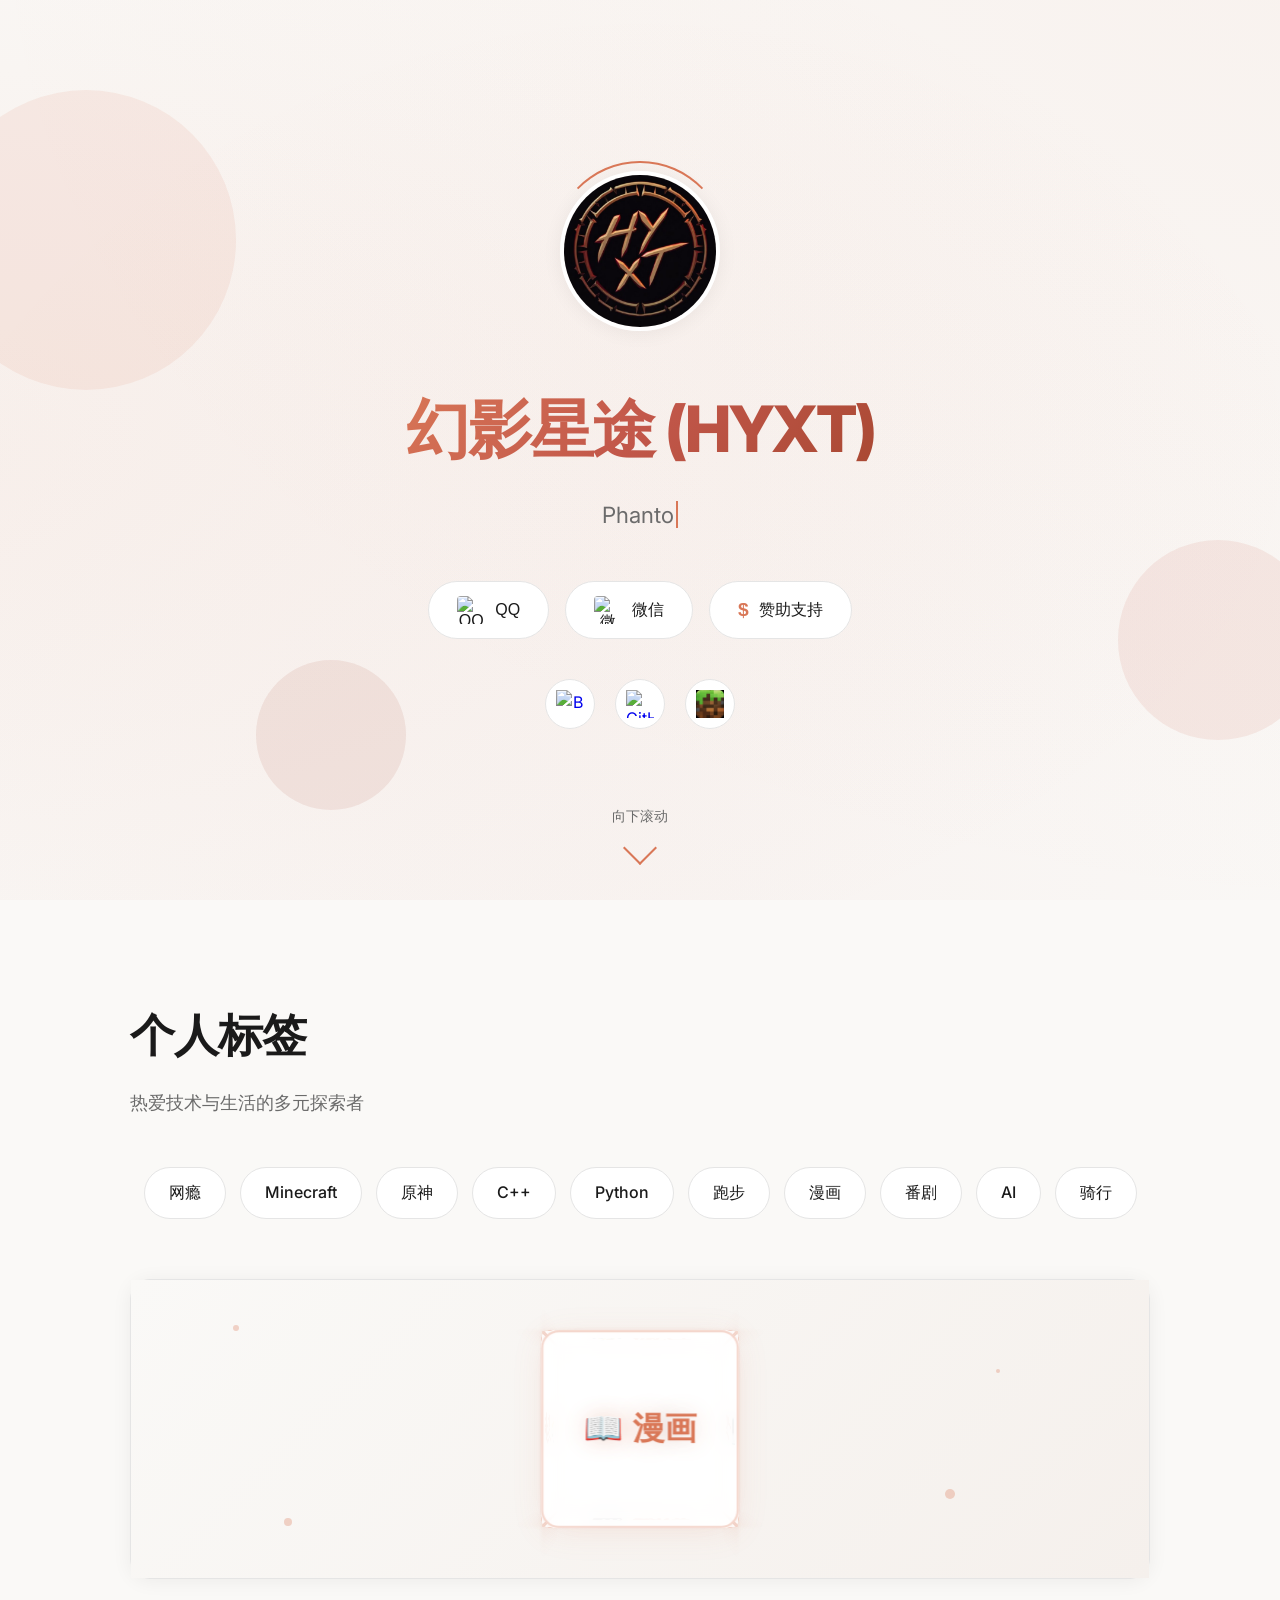
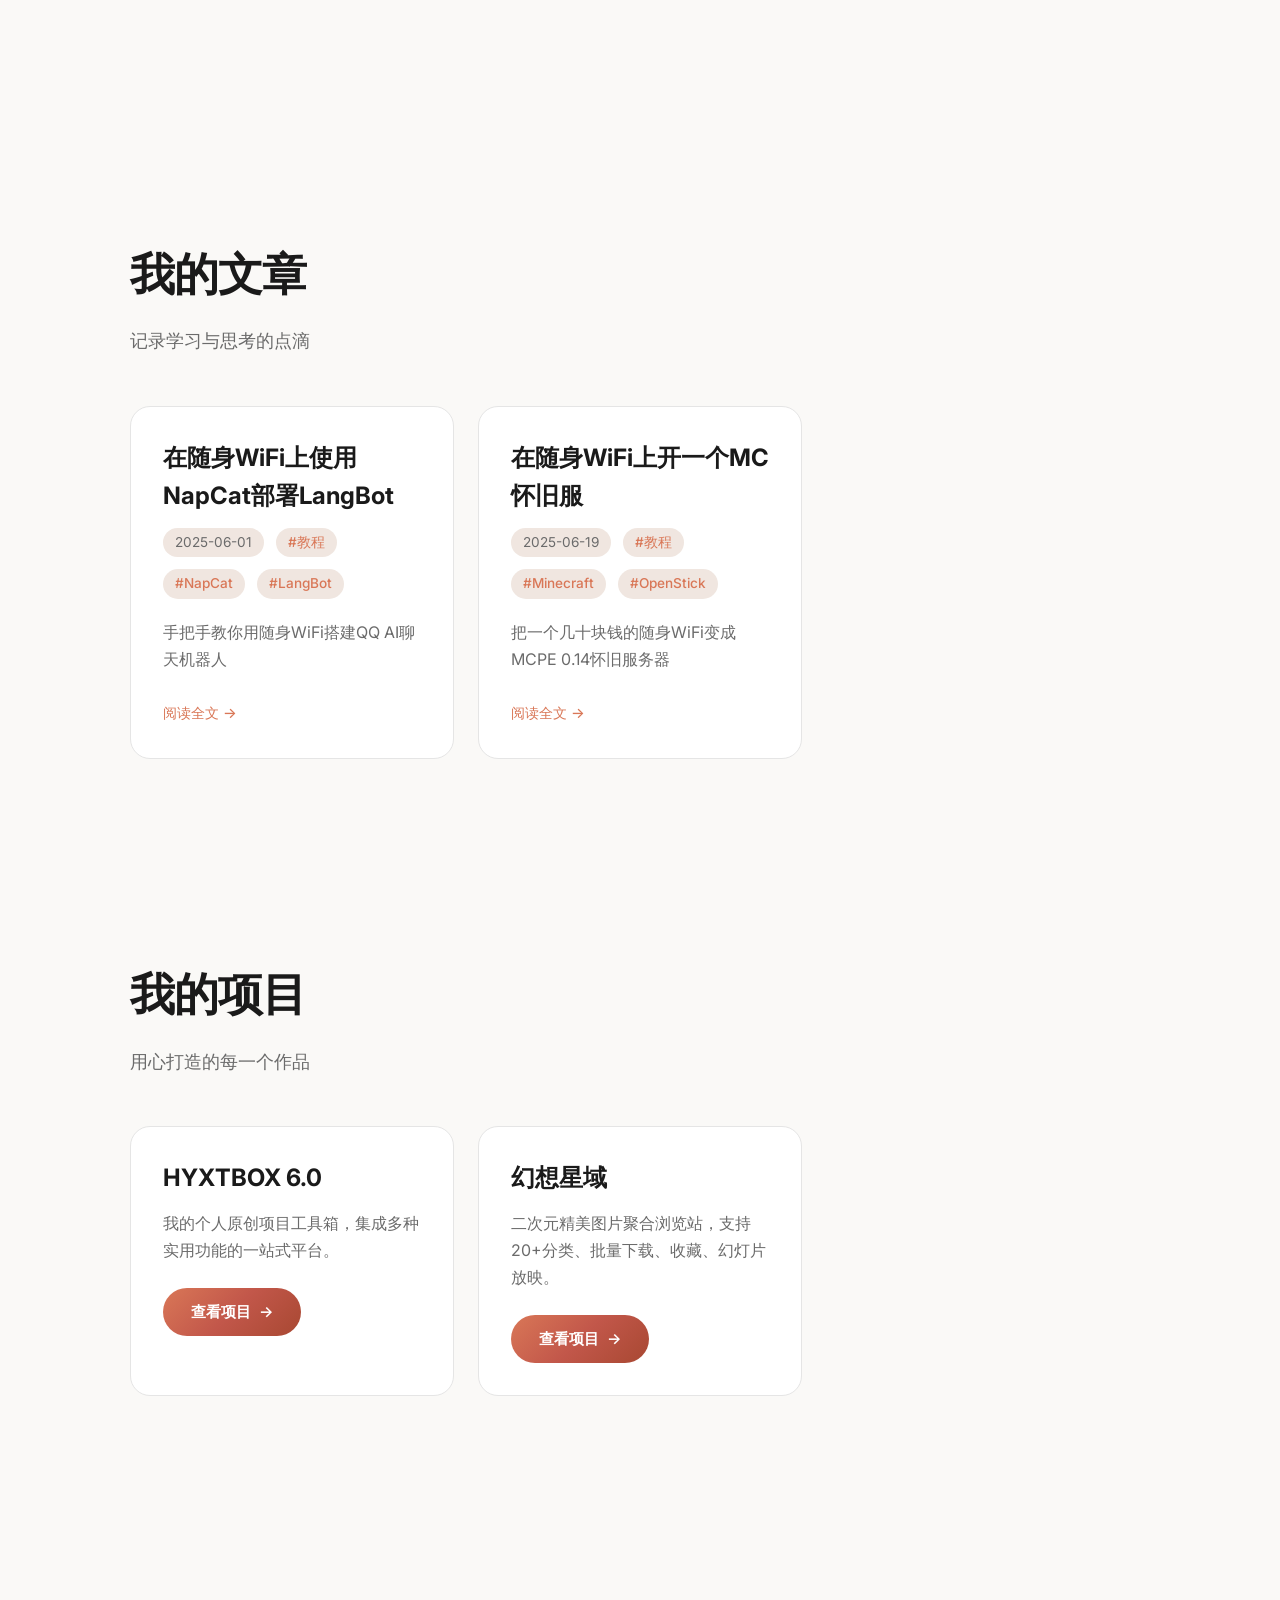
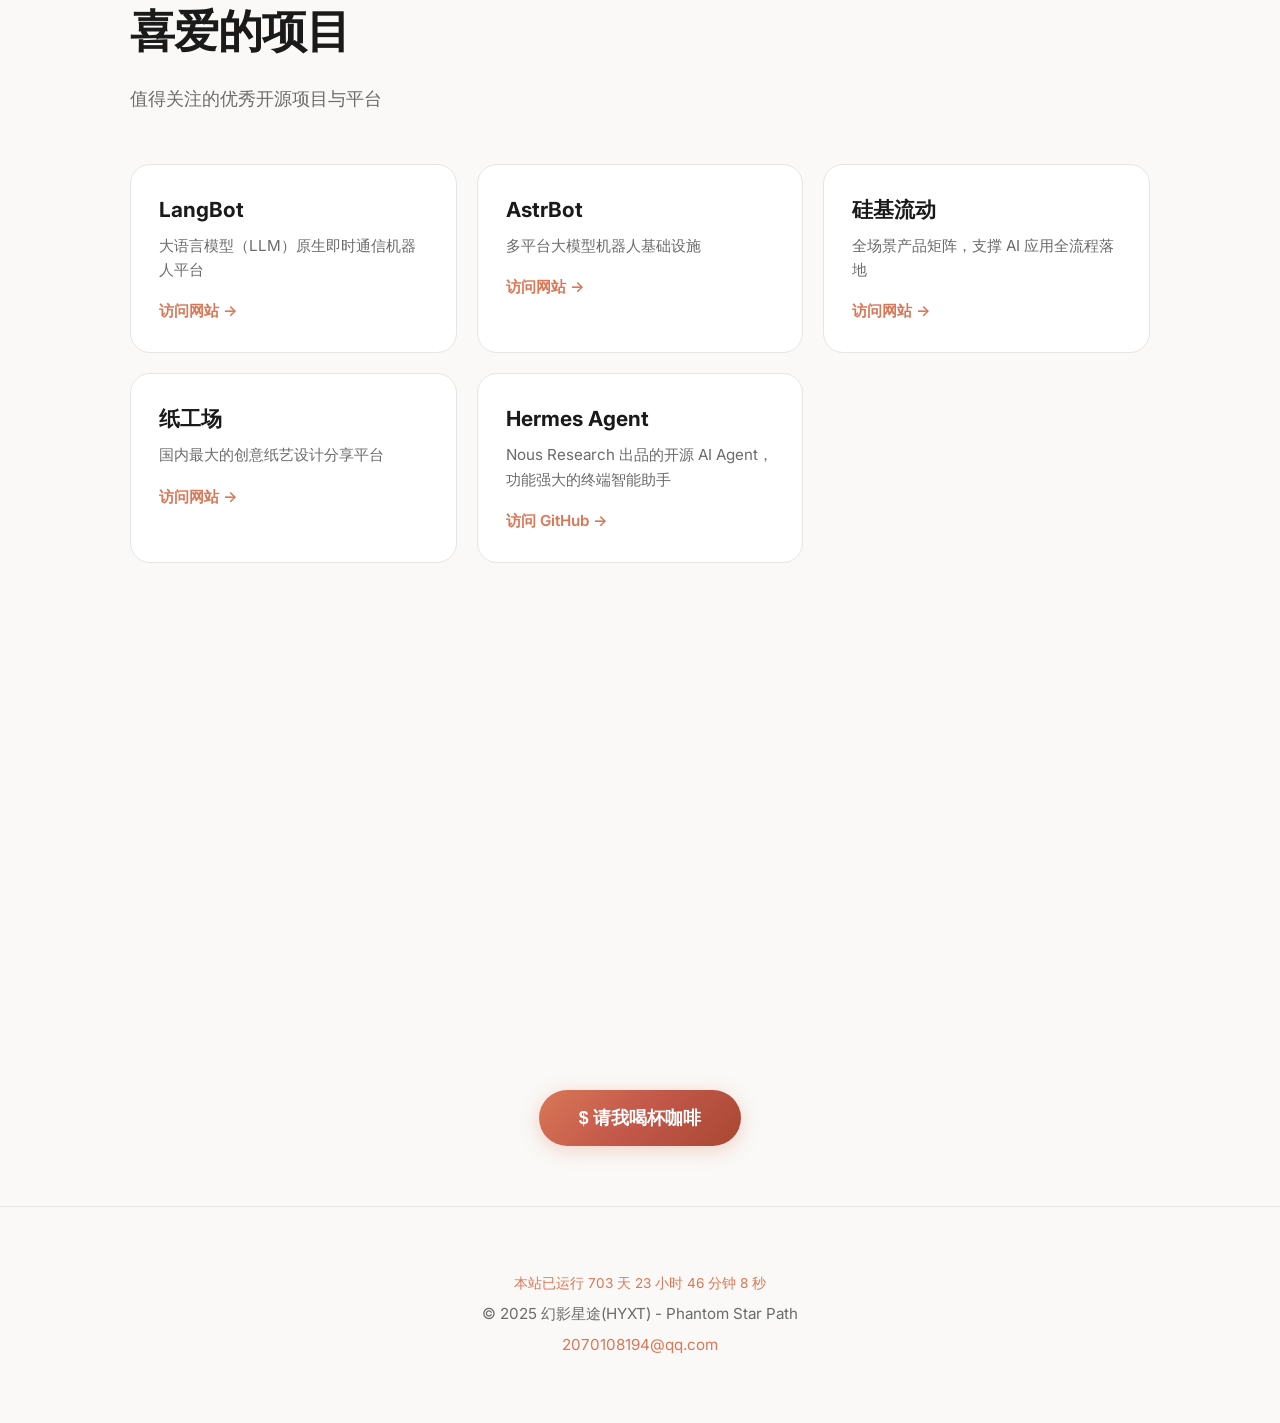
==== index.html @ 1567ada6 "update: 移除Tavernng项目 + 社交链接改为HYXTPSP" ====
<!DOCTYPE html>
<html lang="zh-CN">
<head>
    <meta charset="UTF-8">
    <meta name="viewport" content="width=device-width, initial-scale=1.0">
    <title>幻影星途(HYXT)的个人博客</title>
    <link rel="icon" href="favicon.ico" type="image/x-icon">
    <!-- Google Analytics -->
    <script async src="https://www.googletagmanager.com/gtag/js?id=G-1ZXGPYP5DE"></script>
    <script>
      window.dataLayer = window.dataLayer || [];
      function gtag(){dataLayer.push(arguments);}
      gtag('js', new Date());
      gtag('config', 'G-1ZXGPYP5DE');
    </script>
    <style>
        @import url('https://fonts.googleapis.com/css2?family=Inter:wght@300;400;500;600;700;800&display=swap');

        :root {
            --claude-bg: #faf9f7;
            --claude-card: #ffffff;
            --claude-surface: #ffffff;
            --claude-text: #1a1a1a;
            --claude-text-secondary: #6b6b6b;
            --claude-accent: #d97757;
            --claude-accent-light: #f0e6e0;
            --claude-accent-dark: #c2574a;
            --claude-border: #e5e5e5;
            --claude-shadow: 0 2px 20px rgba(0,0,0,0.06);
            --claude-shadow-hover: 0 8px 40px rgba(0,0,0,0.12);
            --claude-gradient: linear-gradient(135deg, #d97757 0%, #c2574a 50%, #a84832 100%);
            --claude-gradient-soft: linear-gradient(135deg, #faf9f7 0%, #f5f0ec 100%);
            --radius: 20px;
            --radius-sm: 12px;
            --transition: all 0.4s cubic-bezier(0.25, 0.46, 0.45, 0.94);
        }

        * { margin: 0; padding: 0; box-sizing: border-box; }

        html { scroll-behavior: smooth; }

        body {
            font-family: 'Inter', -apple-system, BlinkMacSystemFont, sans-serif;
            background: var(--claude-bg);
            color: var(--claude-text);
            overflow-x: hidden;
            line-height: 1.6;
        }

        .cursor-follower { display: none; }

        /* ========== HERO SECTION ========== */
        .hero {
            min-height: 100vh;
            display: flex;
            flex-direction: column;
            align-items: center;
            justify-content: center;
            padding: 80px 40px;
            position: relative;
            overflow: hidden;
        }

        .hero::before {
            content: '';
            position: absolute;
            top: -50%;
            left: -50%;
            width: 200%;
            height: 200%;
            background: 
                radial-gradient(ellipse at 20% 50%, rgba(217,119,87,0.08) 0%, transparent 50%),
                radial-gradient(ellipse at 80% 20%, rgba(217,119,87,0.06) 0%, transparent 50%),
                radial-gradient(ellipse at 50% 80%, rgba(194,87,74,0.04) 0%, transparent 50%);
            animation: meshFloat 20s ease-in-out infinite;
            z-index: 0;
        }

        @keyframes meshFloat {
            0%, 100% { transform: translate(0, 0) rotate(0deg); }
            25% { transform: translate(2%, -3%) rotate(1deg); }
            50% { transform: translate(-1%, 2%) rotate(-0.5deg); }
            75% { transform: translate(3%, 1%) rotate(0.5deg); }
        }

        .hero-content {
            position: relative;
            z-index: 1;
            text-align: center;
            max-width: 800px;
        }

        .avatar-wrapper {
            position: relative;
            margin-bottom: 40px;
            display: inline-block;
        }

        .avatar {
            width: 160px;
            height: 160px;
            border-radius: 50%;
            object-fit: cover;
            border: 4px solid var(--claude-card);
            box-shadow: var(--claude-shadow);
            transition: var(--transition);
            animation: avatarPulse 4s ease-in-out infinite;
        }

        .avatar:hover {
            transform: scale(1.08) rotate(5deg);
            box-shadow: var(--claude-shadow-hover);
        }

        @keyframes avatarPulse {
            0%, 100% { box-shadow: 0 2px 20px rgba(217,119,87,0.2); }
            50% { box-shadow: 0 2px 40px rgba(217,119,87,0.4); }
        }

        .avatar-ring {
            position: absolute;
            inset: -10px;
            border-radius: 50%;
            border: 2px solid transparent;
            border-top-color: var(--claude-accent);
            animation: ringRotate 3s linear infinite;
        }

        @keyframes ringRotate {
            to { transform: rotate(360deg); }
        }

        .hero h1 {
            font-size: 4rem;
            font-weight: 800;
            letter-spacing: -2px;
            margin-bottom: 16px;
            background: var(--claude-gradient);
            -webkit-background-clip: text;
            background-clip: text;
            color: transparent;
            animation: titleReveal 1.2s ease-out forwards;
            opacity: 0;
            transform: translateY(30px);
        }

        @keyframes titleReveal {
            to { opacity: 1; transform: translateY(0); }
        }

        .typing-text {
            font-size: 1.4rem;
            color: var(--claude-text-secondary);
            margin-bottom: 40px;
            min-height: 2em;
            animation: fadeIn 1s ease-out 0.6s forwards;
            opacity: 0;
        }

        @keyframes fadeIn {
            to { opacity: 1; }
        }

        .typing-cursor {
            display: inline-block;
            width: 2px;
            height: 1.2em;
            background: var(--claude-accent);
            margin-left: 2px;
            animation: blink 1s infinite;
            vertical-align: text-bottom;
        }

        @keyframes blink {
            0%, 50% { opacity: 1; }
            51%, 100% { opacity: 0; }
        }

        /* ========== FLOATING SHAPES ========== */
        .floating-shapes {
            position: absolute;
            inset: 0;
            pointer-events: none;
            z-index: 0;
        }

        .shape {
            position: absolute;
            border-radius: 50%;
            opacity: 0.1;
            animation: shapeFloat 15s ease-in-out infinite;
        }

        .shape:nth-child(1) {
            width: 300px; height: 300px;
            background: var(--claude-accent);
            top: 10%; left: -5%;
            animation-delay: 0s;
            animation-duration: 18s;
        }
        .shape:nth-child(2) {
            width: 200px; height: 200px;
            background: #c2574a;
            top: 60%; right: -3%;
            animation-delay: -5s;
            animation-duration: 22s;
        }
        .shape:nth-child(3) {
            width: 150px; height: 150px;
            background: #a84832;
            bottom: 10%; left: 20%;
            animation-delay: -10s;
            animation-duration: 16s;
        }

        @keyframes shapeFloat {
            0%, 100% { transform: translate(0, 0) scale(1); }
            25% { transform: translate(30px, -40px) scale(1.1); }
            50% { transform: translate(-20px, 20px) scale(0.95); }
            75% { transform: translate(40px, 30px) scale(1.05); }
        }

        /* ========== CONTACT BUTTONS ========== */
        .contact-row {
            display: flex;
            gap: 16px;
            justify-content: center;
            flex-wrap: wrap;
            margin-bottom: 40px;
            animation: fadeIn 1s ease-out 0.9s forwards;
            opacity: 0;
        }

        .contact-btn {
            display: flex;
            align-items: center;
            gap: 10px;
            padding: 14px 28px;
            background: var(--claude-card);
            border: 1px solid var(--claude-border);
            border-radius: 50px;
            cursor: pointer;
            transition: var(--transition);
            font-size: 1rem;
            font-weight: 500;
            color: var(--claude-text);
            text-decoration: none;
            position: relative;
            overflow: hidden;
        }

        .contact-btn::before {
            content: '';
            position: absolute;
            inset: 0;
            background: var(--claude-gradient);
            opacity: 0;
            transition: opacity 0.4s;
        }

        .contact-btn:hover {
            transform: translateY(-4px);
            box-shadow: var(--claude-shadow-hover);
            border-color: var(--claude-accent);
            color: #fff;
        }

        .contact-btn:hover::before { opacity: 1; }

        .contact-btn span, .contact-btn img {
            position: relative;
            z-index: 1;
        }

        .contact-btn img {
            width: 28px;
            height: 28px;
            border-radius: 50%;
        }

        /* ========== QR POPUP ========== */
        .qr-popup {
            display: none;
            position: fixed;
            inset: 0;
            background: rgba(0,0,0,0.6);
            backdrop-filter: blur(10px);
            z-index: 1000;
            justify-content: center;
            align-items: center;
            animation: fadeIn 0.3s ease;
        }

        .qr-popup.show { display: flex; }

        .qr-popup-content {
            background: var(--claude-card);
            border-radius: var(--radius);
            padding: 40px;
            text-align: center;
            box-shadow: var(--claude-shadow-hover);
            animation: popIn 0.4s cubic-bezier(0.34, 1.56, 0.64, 1);
            position: relative;
        }

        @keyframes popIn {
            from { transform: scale(0.8) translateY(20px); opacity: 0; }
            to { transform: scale(1) translateY(0); opacity: 1; }
        }

        .qr-popup-content img {
            max-width: 250px;
            border-radius: var(--radius-sm);
            margin-top: 16px;
        }

        .qr-popup-close {
            position: absolute;
            top: 12px;
            right: 16px;
            font-size: 24px;
            cursor: pointer;
            color: var(--claude-text-secondary);
            transition: var(--transition);
            background: none;
            border: none;
        }

        .qr-popup-close:hover {
            color: var(--claude-accent);
            transform: rotate(90deg);
        }

        /* ========== SOCIAL LINKS ========== */
        .social-links {
            display: flex;
            gap: 20px;
            justify-content: center;
            animation: fadeIn 1s ease-out 1.2s forwards;
            opacity: 0;
        }

        .social-link {
            width: 50px;
            height: 50px;
            border-radius: 50%;
            background: var(--claude-card);
            border: 1px solid var(--claude-border);
            display: flex;
            align-items: center;
            justify-content: center;
            transition: var(--transition);
            text-decoration: none;
        }

        .social-link:hover {
            transform: translateY(-6px) rotate(10deg);
            background: var(--claude-accent);
            border-color: var(--claude-accent);
            box-shadow: 0 8px 30px rgba(217,119,87,0.3);
        }

        .social-link img {
            width: 28px;
            height: 28px;
            transition: var(--transition);
        }

        .social-link:hover img { filter: brightness(10); }

        /* ========== SCROLL INDICATOR ========== */
        .scroll-indicator {
            position: absolute;
            bottom: 40px;
            left: 50%;
            transform: translateX(-50%);
            display: flex;
            flex-direction: column;
            align-items: center;
            gap: 8px;
            color: var(--claude-text-secondary);
            font-size: 0.85rem;
            animation: bounce 2s ease-in-out infinite;
            z-index: 1;
        }

        .scroll-arrow {
            width: 24px;
            height: 24px;
            border-right: 2px solid var(--claude-accent);
            border-bottom: 2px solid var(--claude-accent);
            transform: rotate(45deg);
        }

        @keyframes bounce {
            0%, 100% { transform: translateX(-50%) translateY(0); }
            50% { transform: translateX(-50%) translateY(12px); }
        }

        /* ========== SECTIONS ========== */
        .section {
            max-width: 1100px;
            margin: 0 auto;
            padding: 100px 40px;
        }

        .section-title {
            font-size: 2.8rem;
            font-weight: 700;
            margin-bottom: 16px;
            letter-spacing: -1px;
            opacity: 0;
            transform: translateY(40px);
            transition: all 0.8s cubic-bezier(0.25, 0.46, 0.45, 0.94);
        }

        .section-title.visible {
            opacity: 1;
            transform: translateY(0);
        }

        .section-subtitle {
            font-size: 1.15rem;
            color: var(--claude-text-secondary);
            margin-bottom: 50px;
            opacity: 0;
            transform: translateY(30px);
            transition: all 0.8s cubic-bezier(0.25, 0.46, 0.45, 0.94) 0.15s;
        }

        .section-subtitle.visible {
            opacity: 1;
            transform: translateY(0);
        }

        /* ========== TAGS ========== */
        .tags-grid {
            display: flex;
            flex-wrap: wrap;
            gap: 14px;
            justify-content: center;
            margin-bottom: 60px;
        }

        .tag {
            padding: 12px 24px;
            background: var(--claude-card);
            border: 1px solid var(--claude-border);
            border-radius: 50px;
            font-size: 1rem;
            font-weight: 500;
            color: var(--claude-text);
            transition: var(--transition);
            cursor: default;
            opacity: 0;
            transform: translateY(20px) scale(0.9);
            position: relative;
            overflow: hidden;
        }

        .tag.visible {
            opacity: 1;
            transform: translateY(0) scale(1);
        }

        .tag::before {
            content: '';
            position: absolute;
            inset: 0;
            background: var(--claude-gradient);
            opacity: 0;
            transition: opacity 0.4s;
        }

        .tag:hover {
            transform: translateY(-6px) scale(1.05);
            box-shadow: 0 8px 30px rgba(217,119,87,0.2);
            border-color: var(--claude-accent);
            color: #fff;
        }

        .tag:hover::before { opacity: 1; }

        .tag span { position: relative; z-index: 1; }

        /* ========== 3D CUBE CONTAINER ========== */
        .cube-container {
            width: 100%;
            height: 300px;
            border-radius: var(--radius);
            overflow: visible;
            margin-bottom: 60px;
            border: 1px solid var(--claude-border);
            box-shadow: var(--claude-shadow);
            opacity: 0;
            transform: translateY(30px);
            transition: all 0.8s cubic-bezier(0.25, 0.46, 0.45, 0.94) 0.3s;
            position: relative;
        }

        .cube-container.visible {
            opacity: 1;
            transform: translateY(0);
        }

        .cube-container iframe {
            width: 100%;
            height: 100%;
            border: none;
        }

        /* ========== PROJECT CARDS ========== */
        .projects-grid {
            display: grid;
            grid-template-columns: repeat(auto-fill, minmax(320px, 1fr));
            gap: 24px;
        }

        .project-card {
            background: var(--claude-card);
            border: 1px solid var(--claude-border);
            border-radius: var(--radius);
            padding: 32px;
            transition: var(--transition);
            position: relative;
            overflow: hidden;
            opacity: 0;
            transform: translateY(40px);
        }

        .project-card.visible {
            opacity: 1;
            transform: translateY(0);
        }

        .project-card::before {
            content: '';
            position: absolute;
            top: 0;
            left: 0;
            right: 0;
            height: 4px;
            background: var(--claude-gradient);
            transform: scaleX(0);
            transform-origin: left;
            transition: transform 0.6s cubic-bezier(0.25, 0.46, 0.45, 0.94);
        }

        .project-card:hover::before { transform: scaleX(1); }

        .project-card:hover {
            transform: translateY(-8px);
            box-shadow: var(--claude-shadow-hover);
            border-color: var(--claude-accent);
        }

        .project-card h3 {
            font-size: 1.5rem;
            font-weight: 700;
            margin-bottom: 12px;
            color: var(--claude-text);
            transition: color 0.3s;
        }

        .project-card:hover h3 { color: var(--claude-accent); }

        .project-card p {
            font-size: 1rem;
            color: var(--claude-text-secondary);
            margin-bottom: 24px;
            line-height: 1.7;
        }

        .project-link {
            display: inline-flex;
            align-items: center;
            gap: 8px;
            padding: 12px 28px;
            background: var(--claude-gradient);
            color: #fff;
            border-radius: 50px;
            text-decoration: none;
            font-weight: 600;
            font-size: 0.95rem;
            transition: var(--transition);
            position: relative;
            overflow: hidden;
        }

        .project-link::after {
            content: '→';
            transition: transform 0.3s;
        }

        .project-link:hover {
            transform: translateY(-2px);
            box-shadow: 0 8px 25px rgba(217,119,87,0.35);
        }

        .project-link:hover::after { transform: translateX(4px); }

        /* ========== FAVORITE PROJECTS ========== */
        .fav-card {
            background: var(--claude-card);
            border: 1px solid var(--claude-border);
            border-radius: var(--radius);
            padding: 28px;
            transition: var(--transition);
            opacity: 0;
            transform: translateY(30px);
            position: relative;
            overflow: hidden;
        }

        .fav-card.visible {
            opacity: 1;
            transform: translateY(0);
        }

        .fav-card::after {
            content: '';
            position: absolute;
            inset: 0;
            background: radial-gradient(circle at var(--mx, 50%) var(--my, 50%), rgba(217,119,87,0.08) 0%, transparent 60%);
            opacity: 0;
            transition: opacity 0.3s;
            pointer-events: none;
        }

        .fav-card:hover::after { opacity: 1; }

        .fav-card:hover {
            transform: translateY(-6px);
            box-shadow: var(--claude-shadow-hover);
        }

        .fav-card h3 {
            font-size: 1.3rem;
            font-weight: 700;
            margin-bottom: 8px;
            transition: color 0.3s;
        }

        .fav-card:hover h3 { color: var(--claude-accent); }

        .fav-card p {
            font-size: 0.95rem;
            color: var(--claude-text-secondary);
            margin-bottom: 16px;
        }

        .fav-link {
            display: inline-flex;
            align-items: center;
            gap: 6px;
            color: var(--claude-accent);
            text-decoration: none;
            font-weight: 600;
            font-size: 0.95rem;
            transition: var(--transition);
        }

        .fav-link:hover { gap: 12px; }

        .favs-grid {
            display: grid;
            grid-template-columns: repeat(auto-fill, minmax(280px, 1fr));
            gap: 20px;
        }

        /* ========== VIDEO SECTION ========== */
        .video-wrapper {
            background: var(--claude-card);
            border: 1px solid var(--claude-border);
            border-radius: var(--radius);
            overflow: hidden;
            box-shadow: var(--claude-shadow);
            opacity: 0;
            transform: translateY(30px);
            transition: all 0.8s cubic-bezier(0.25, 0.46, 0.45, 0.94);
        }

        .video-wrapper.visible {
            opacity: 1;
            transform: translateY(0);
        }

        .video-header {
            display: flex;
            justify-content: space-between;
            align-items: center;
            padding: 20px 28px;
            border-bottom: 1px solid var(--claude-border);
        }

        .video-header h3 {
            font-size: 1.3rem;
            font-weight: 700;
        }

        .video-btns {
            display: flex;
            gap: 10px;
        }

        .video-btn {
            padding: 8px 20px;
            background: var(--claude-accent-light);
            color: var(--claude-accent);
            border: none;
            border-radius: 50px;
            cursor: pointer;
            font-weight: 600;
            font-size: 0.9rem;
            transition: var(--transition);
        }

        .video-btn:hover {
            background: var(--claude-accent);
            color: #fff;
            transform: translateY(-2px);
        }

        .video-wrapper video {
            width: 100%;
            display: block;
        }

        /* ========== SPONSOR ========== */
        .sponsor-section {
            text-align: center;
            padding: 60px 0;
        }

        .sponsor-btn {
            padding: 16px 40px;
            background: var(--claude-gradient);
            color: #fff;
            border: none;
            border-radius: 50px;
            font-size: 1.1rem;
            font-weight: 600;
            cursor: pointer;
            transition: var(--transition);
            box-shadow: 0 4px 20px rgba(217,119,87,0.3);
        }

        .sponsor-btn:hover {
            transform: translateY(-4px) scale(1.05);
            box-shadow: 0 8px 35px rgba(217,119,87,0.45);
        }

        /* ========== FOOTER ========== */
        footer {
            text-align: center;
            padding: 60px 40px;
            border-top: 1px solid var(--claude-border);
            color: var(--claude-text-secondary);
        }

        footer p { margin: 6px 0; font-size: 0.95rem; }

        footer a {
            color: var(--claude-accent);
            text-decoration: none;
        }

        /* ========== SCROLL PROGRESS ========== */
        .scroll-progress {
            position: fixed;
            top: 0;
            left: 0;
            height: 3px;
            background: var(--claude-gradient);
            z-index: 9999;
            transition: width 0.1s linear;
            box-shadow: 0 0 10px rgba(217,119,87,0.5);
        }

        /* ========== BACK TO TOP ========== */
        .back-to-top {
            position: fixed;
            bottom: 30px;
            left: 30px;
            width: 48px;
            height: 48px;
            background: var(--claude-accent);
            color: #fff;
            border: 2px solid rgba(255,255,255,0.15);
            border-radius: 14px;
            cursor: pointer;
            z-index: 100;
            opacity: 0;
            visibility: hidden;
            transform: translateY(16px);
            transition: all 0.35s cubic-bezier(0.4,0,0.2,1);
            box-shadow: 0 4px 16px rgba(217,119,87,0.4);
            display: flex;
            align-items: center;
            justify-content: center;
        }

        .back-to-top.show {
            opacity: 1;
            visibility: visible;
            transform: translateY(0);
        }

        .back-to-top:hover {
            transform: translateY(-3px);
            box-shadow: 0 8px 28px rgba(217,119,87,0.5), 0 0 0 4px rgba(217,119,87,0.15);
            background: #c2574a;
        }

        .back-to-top svg {
            width: 22px;
            height: 22px;
            stroke: #fff;
            fill: none;
            stroke-width: 2.5;
            stroke-linecap: round;
            stroke-linejoin: round;
        }

        /* ========== STAGGER DELAYS ========== */
        .stagger-1 { transition-delay: 0.05s !important; }
        .stagger-2 { transition-delay: 0.1s !important; }
        .stagger-3 { transition-delay: 0.15s !important; }
        .stagger-4 { transition-delay: 0.2s !important; }
        .stagger-5 { transition-delay: 0.25s !important; }
        .stagger-6 { transition-delay: 0.3s !important; }
        .stagger-7 { transition-delay: 0.35s !important; }
        .stagger-8 { transition-delay: 0.4s !important; }
        .stagger-9 { transition-delay: 0.45s !important; }
        .stagger-10 { transition-delay: 0.5s !important; }

        /* ========== RESPONSIVE ========== */
        @media (max-width: 768px) {
            .hero h1 { font-size: 2.8rem; }
            .typing-text { font-size: 1.1rem; }
            .section { padding: 60px 20px; }
            .section-title { font-size: 2rem; }
            .projects-grid { grid-template-columns: 1fr; }
            .favs-grid { grid-template-columns: 1fr; }
            .avatar { width: 120px; height: 120px; }
            .video-header { flex-direction: column; gap: 12px; }
        }

        @media (max-width: 480px) {
            .hero h1 { font-size: 2.2rem; }
            .hero { padding: 60px 20px; }
            .contact-btn { padding: 12px 20px; font-size: 0.9rem; }
        }

        /* ========== FIREWORK CANVAS ========== */
        #fireworkCanvas {
            position: fixed;
            inset: 0;
            pointer-events: none;
            z-index: 9998;
        }

        /* ========== ARTICLES SECTION ========== */
        .articles-grid {
            display: grid;
            grid-template-columns: repeat(auto-fill, minmax(320px, 1fr));
            gap: 24px;
        }

        .article-card {
            background: var(--claude-card);
            border: 1px solid var(--claude-border);
            border-radius: var(--radius);
            padding: 32px;
            transition: var(--transition);
            position: relative;
            overflow: hidden;
            opacity: 0;
            transform: translateY(40px);
        }

        .article-card.visible {
            opacity: 1;
            transform: translateY(0);
        }

        .article-card::before {
            content: '';
            position: absolute;
            top: 0;
            left: 0;
            right: 0;
            height: 4px;
            background: var(--claude-gradient);
            transform: scaleX(0);
            transform-origin: left;
            transition: transform 0.6s cubic-bezier(0.25, 0.46, 0.45, 0.94);
        }

        .article-card:hover::before { transform: scaleX(1); }

        .article-card:hover {
            transform: translateY(-8px);
            box-shadow: var(--claude-shadow-hover);
            border-color: var(--claude-accent);
        }

        .article-card h3 {
            font-size: 1.5rem;
            font-weight: 700;
            margin-bottom: 12px;
            color: var(--claude-text);
            transition: color 0.3s;
        }

        .article-card:hover h3 { color: var(--claude-accent); }

        .article-card p {
            font-size: 1rem;
            color: var(--claude-text-secondary);
            margin-bottom: 16px;
            line-height: 1.7;
        }

        .article-meta {
            display: flex;
            align-items: center;
            gap: 12px;
            margin-bottom: 20px;
            flex-wrap: wrap;
        }

        .article-date {
            font-size: 0.85rem;
            color: var(--claude-text-secondary);
            background: var(--claude-accent-light);
            padding: 4px 12px;
            border-radius: 50px;
        }

        .article-tag {
            font-size: 0.85rem;
            color: var(--claude-accent);
            background: var(--claude-accent-light);
            padding: 4px 12px;
            border-radius: 50px;
            font-weight: 500;
        }

        .article-link {
            display: inline-flex;
            align-items: center;
            gap: 8px;
            padding: 12px 28px;
            background: var(--claude-gradient);
            color: #fff;
            border-radius: 50px;
            text-decoration: none;
            font-weight: 600;
            font-size: 0.95rem;
            transition: var(--transition);
            position: relative;
            overflow: hidden;
        }

        .article-link:hover {
            transform: translateY(-2px);
            box-shadow: 0 8px 25px rgba(217,119,87,0.35);
        }

        /* ========== COMMENTS SECTION ========== */
        .comments-section {
            max-width: 1100px;
            margin: 0 auto;
            padding: 100px 40px;
        }

        .comments-section .section-title {
            font-size: 2.8rem;
            font-weight: 700;
            margin-bottom: 16px;
            letter-spacing: -1px;
        }

        .comments-section .section-subtitle {
            font-size: 1.15rem;
            color: var(--claude-text-secondary);
            margin-bottom: 50px;
        }

        /* ========== SITE RUNNING TIME ========== */
        #siteRunningTime {
            font-size: 0.85rem;
            color: var(--claude-accent);
            margin-bottom: 8px;
        }



        /* ========== MC SERVER POPUP ========== */
        .mc-popup {
            display: none;
            position: fixed;
            inset: 0;
            background: rgba(0,0,0,0.6);
            backdrop-filter: blur(6px);
            z-index: 9999;
            justify-content: center;
            align-items: center;
            padding: 20px;
        }
        .mc-popup.show { display: flex; }
        .mc-popup-content {
            background: var(--claude-surface);
            border: 1px solid var(--claude-border);
            border-radius: 20px;
            max-width: 460px;
            width: 100%;
            padding: 32px;
            position: relative;
            box-shadow: 0 20px 60px rgba(0,0,0,0.3), 0 0 0 1px rgba(217,119,87,0.1);
            max-height: 90vh;
            overflow-y: auto;
            animation: mcSlideIn 0.3s ease;
        }
        @keyframes mcSlideIn {
            from { opacity: 0; transform: translateY(20px) scale(0.96); }
            to { opacity: 1; transform: translateY(0) scale(1); }
        }
        .mc-popup-close {
            position: absolute;
            top: 16px;
            right: 16px;
            background: none;
            border: none;
            font-size: 1.5rem;
            cursor: pointer;
            color: var(--claude-text-secondary);
            width: 36px;
            height: 36px;
            border-radius: 50%;
            display: flex;
            align-items: center;
            justify-content: center;
            transition: all 0.2s;
        }
        .mc-popup-close:hover { background: var(--claude-accent-light); color: var(--claude-accent); }
        .mc-popup-header {
            display: flex;
            align-items: center;
            gap: 16px;
            margin-bottom: 24px;
        }
        .mc-logo {
            width: 56px;
            height: 56px;
            border-radius: 12px;
            border: 2px solid var(--claude-border);
        }
        .mc-popup-header h3 {
            font-size: 1.4rem;
            font-weight: 800;
            margin: 0;
            color: var(--claude-text);
        }
        .mc-subtitle {
            font-size: 0.85rem;
            color: var(--claude-text-secondary);
            margin: 4px 0 0;
        }
        .mc-rules {
            display: flex;
            flex-direction: column;
            gap: 10px;
            margin-bottom: 24px;
        }
        .mc-rule {
            display: flex;
            align-items: flex-start;
            gap: 12px;
            font-size: 0.92rem;
            color: var(--claude-text-secondary);
            line-height: 1.6;
        }
        .mc-num {
            display: inline-flex;
            align-items: center;
            justify-content: center;
            min-width: 24px;
            height: 24px;
            background: var(--claude-gradient);
            color: #fff;
            border-radius: 50%;
            font-size: 0.75rem;
            font-weight: 700;
            flex-shrink: 0;
        }
        .mc-rule code {
            background: rgba(217,119,87,0.1);
            color: var(--claude-accent-dark);
            padding: 1px 6px;
            border-radius: 4px;
            font-family: "JetBrains Mono", monospace;
            font-size: 0.85rem;
        }
        .mc-qr-section {
            text-align: center;
            padding-top: 16px;
            border-top: 1px solid var(--claude-border);
        }
        .mc-qr-label {
            font-size: 0.9rem;
            color: var(--claude-text-secondary);
            margin-bottom: 12px;
        }
        .mc-qr-img {
            width: 180px;
            height: auto;
            border-radius: 12px;
            border: 1px solid var(--claude-border);
        }

        /* Giscus 评论区样式 */
        .giscus {
            margin-top: 1rem;
        }

    </style>
</head>
<body>
    <!-- Firework Canvas -->
    <canvas id="fireworkCanvas"></canvas>

    <!-- cursor follower removed -->

    <!-- Scroll Progress -->
    <div class="scroll-progress" id="scrollProgress"></div>

    <!-- Hero Section -->
    <section class="hero">
        <div class="floating-shapes">
            <div class="shape"></div>
            <div class="shape"></div>
            <div class="shape"></div>
        </div>

        <div class="hero-content">
            <div class="avatar-wrapper">
                <div class="avatar-ring"></div>
                <img src="favicon.ico" alt="头像" class="avatar">
            </div>

            <h1>幻影星途 (HYXT)</h1>
            <p class="typing-text" id="typingText"><span class="typing-cursor"></span></p>

            <div class="contact-row">
                <button class="contact-btn" onclick="showQR('qq')">
                    <img src="https://im.qq.com/favicon.ico" alt="QQ" style="width:28px;height:28px;border-radius:4px;">
                    <span>QQ</span>
                </button>
                <button class="contact-btn" onclick="showQR('wx')">
                    <img src="https://res.wx.qq.com/a/wx_fed/assets/res/NTI4MWU5.ico" alt="微信" style="width:28px;height:28px;border-radius:4px;">
                    <span>微信</span>
                </button>
                <button class="contact-btn" onclick="showQR('sponsor')">
                    <span style="font-size:1.2rem;font-weight:700;color:var(--claude-accent)">$</span><span>赞助支持</span>
                </button>
            </div>

            <div class="social-links">
                <a href="https://space.bilibili.com/1045428546" target="_blank" class="social-link" title="B站">
                    <img src="https://www.bilibili.com/favicon.ico" alt="B站">
                </a>
                <a href="https://github.com/HYXTPSP" target="_blank" class="social-link" title="GitHub">
                    <img src="https://github.com/favicon.ico" alt="GitHub">
                </a>
                <a href="javascript:void(0)" class="social-link" title="HYXT原版生存服" onclick="showMCInfo()">
                    <img src="mc-icon.png" alt="MC">
                </a>
            </div>
        </div>

        <div class="scroll-indicator">
            <span>向下滚动</span>
            <div class="scroll-arrow"></div>
        </div>
    </section>

    <!-- QR Popup -->
    <div class="qr-popup" id="qrPopup" onclick="closeQR(event)">
        <div class="qr-popup-content">
            <button class="qr-popup-close" onclick="closeQR(event, true)">&times;</button>
            <h3 id="qrTitle"></h3>
            <img id="qrImage" src="" alt="二维码">
        </div>
    </div>

    <!-- Tags Section -->
    <section class="section">
        <h2 class="section-title" data-animate>个人标签</h2>
        <p class="section-subtitle" data-animate>热爱技术与生活的多元探索者</p>
        <div class="tags-grid">
            <div class="tag stagger-1" data-animate><span>网瘾</span></div>
            <div class="tag stagger-2" data-animate><span>Minecraft</span></div>
            <div class="tag stagger-3" data-animate><span>原神</span></div>
            <div class="tag stagger-4" data-animate><span>C++</span></div>
            <div class="tag stagger-5" data-animate><span>Python</span></div>
            <div class="tag stagger-6" data-animate><span>跑步</span></div>
            <div class="tag stagger-7" data-animate><span>漫画</span></div>
            <div class="tag stagger-8" data-animate><span>番剧</span></div>
            <div class="tag stagger-9" data-animate><span>AI</span></div>
            <div class="tag stagger-10" data-animate><span>骑行</span></div>
        </div>

        <div class="cube-container" data-animate>
            <iframe src="biaoqian.html"></iframe>

        </div>
    </section>

    <!-- Articles Section -->
    <section class="section">
        <h2 class="section-title" data-animate>我的文章</h2>
        <p class="section-subtitle" data-animate>记录学习与思考的点滴</p>
        <div class="articles-grid">
            <div class="article-card stagger-1" data-animate>
                <h3>在随身WiFi上使用NapCat部署LangBot</h3>
                <div class="article-meta">
                    <span class="article-date">2025-06-01</span>
                    <span class="article-tag">#教程</span>
                    <span class="article-tag">#NapCat</span>
                    <span class="article-tag">#LangBot</span>
                </div>
                <p>手把手教你用随身WiFi搭建QQ AI聊天机器人</p>
                <a href="article-napcat-langbot.html" style="display:inline-block;margin-top:12px;color:var(--claude-accent);font-weight:500;font-size:0.9rem;text-decoration:none;">阅读全文 →</a>
            </div>
            <div class="article-card stagger-2" data-animate>
                <h3>在随身WiFi上开一个MC怀旧服</h3>
                <div class="article-meta">
                    <span class="article-date">2025-06-19</span>
                    <span class="article-tag">#教程</span>
                    <span class="article-tag">#Minecraft</span>
                    <span class="article-tag">#OpenStick</span>
                </div>
                <p>把一个几十块钱的随身WiFi变成MCPE 0.14怀旧服务器</p>
                <a href="article-mc-wifi-server.html" style="display:inline-block;margin-top:12px;color:var(--claude-accent);font-weight:500;font-size:0.9rem;text-decoration:none;">阅读全文 →</a>
            </div>
        </div>
    </section>

    <!-- Projects Section -->
    <section class="section">
        <h2 class="section-title" data-animate>我的项目</h2>
        <p class="section-subtitle" data-animate>用心打造的每一个作品</p>
        <div class="projects-grid">
            <div class="project-card stagger-1" data-animate>
                <h3>HYXTBOX 6.0</h3>
                <p>我的个人原创项目工具箱，集成多种实用功能的一站式平台。</p>
                <a href="project/1/index.html" class="project-link">查看项目</a>
            </div>
            <div class="project-card stagger-3" data-animate>
                <h3>幻想星域</h3>
                <p>二次元精美图片聚合浏览站，支持20+分类、批量下载、收藏、幻灯片放映。</p>
                <a href="project/5/index.html" class="project-link">查看项目</a>
            </div>
        </div>
    </section>

    <!-- Favorites Section -->
    <section class="section">
        <h2 class="section-title" data-animate>喜爱的项目</h2>
        <p class="section-subtitle" data-animate>值得关注的优秀开源项目与平台</p>
        <div class="favs-grid">
            <div class="fav-card stagger-1" data-animate>
                <h3>LangBot</h3>
                <p>大语言模型（LLM）原生即时通信机器人平台</p>
                <a href="https://docs.langbot.app/" target="_blank" class="fav-link">访问网站 →</a>
            </div>
            <div class="fav-card stagger-2" data-animate>
                <h3>AstrBot</h3>
                <p>多平台大模型机器人基础设施</p>
                <a href="https://astrbot.app/" target="_blank" class="fav-link">访问网站 →</a>
            </div>
            <div class="fav-card stagger-3" data-animate>
                <h3>硅基流动</h3>
                <p>全场景产品矩阵，支撑 AI 应用全流程落地</p>
                <a href="https://cloud.siliconflow.cn/" target="_blank" class="fav-link">访问网站 →</a>
            </div>
            <div class="fav-card stagger-4" data-animate>
                <h3>纸工场</h3>
                <p>国内最大的创意纸艺设计分享平台</p>
                <a href="https://paper.tv/" target="_blank" class="fav-link">访问网站 →</a>
            </div>
            <div class="fav-card stagger-5" data-animate>
                <h3>Hermes Agent</h3>
                <p>Nous Research 出品的开源 AI Agent，功能强大的终端智能助手</p>
                <a href="https://github.com/NousResearch/hermes-agent" target="_blank" class="fav-link">访问 GitHub →</a>
            </div>
        </div>
    </section>

    <!-- Video Section Removed -->

    <!-- Comments Section -->
    <section class="comments-section">
        <h2 class="section-title">留言评论</h2>
        <p class="section-subtitle">欢迎留下你的想法</p>
        <div class="giscus">
            <script src="https://giscus.app/client.js"
                data-repo="HYXTPSP/hyxt-blog"
                data-repo-id="R_kgDOSX_5mg"
                data-category="Announcements"
                data-category-id="DIC_kwDOSX_5ms4C8pxN"
                data-mapping="pathname"
                data-strict="0"
                data-reactions-enabled="1"
                data-emit-metadata="0"
                data-input-position="bottom"
                data-theme="light"
                data-lang="zh-CN"
                crossorigin="anonymous"
                async>
            </script>
        </div>
    </section>

    <!-- Sponsor Section -->
    <section class="section sponsor-section">
        <button class="sponsor-btn" onclick="showQR('sponsor')">$ 请我喝杯咖啡</button>
    </section>

    <!-- Footer -->
    <footer>
        <p id="siteRunningTime">本站已运行 0 天 0 小时 0 分钟 0 秒</p>
        <p>© 2025 幻影星途(HYXT) - Phantom Star Path</p>
        <p><a href="mailto:2070108194@qq.com">2070108194@qq.com</a></p>
    </footer>

    <!-- MC Server Info Popup -->
    <div class="mc-popup" id="mcPopup" onclick="closeMCInfo(event)">
        <div class="mc-popup-content" onclick="event.stopPropagation()">
            <button class="mc-popup-close" onclick="closeMCInfo(event, true)">&times;</button>
            <div class="mc-popup-header">
                <img src="mc-icon.png" alt="MC" class="mc-logo">
                <div>
                    <h3>HYXT原版生存服</h3>
                    <p class="mc-subtitle">Java & 基岩互通 · 死亡不掉落</p>
                </div>
            </div>
            <div class="mc-rules">
                <div class="mc-rule"><span class="mc-num">1</span><span>服务器死亡不掉落</span></div>
                <div class="mc-rule"><span class="mc-num">2</span><span>本服为Java & 基岩互通服</span></div>
                <div class="mc-rule"><span class="mc-num">3</span><span>第一次进服输入 <code>/register 密码 重复密码</code> 进行注册</span></div>
                <div class="mc-rule"><span class="mc-num">4</span><span>可以使用 <code>/back</code> 返回死亡地点</span></div>
                <div class="mc-rule"><span class="mc-num">5</span><span>使用 <code>/tpa 玩家名</code> 可以申请传送</span></div>
                <div class="mc-rule"><span class="mc-num">6</span><span>使用 <code>/sethome 名字</code> 设置家，<code>/home 名字</code> 传送</span></div>
            </div>
            <div class="mc-qr-section">
                <p class="mc-qr-label">扫码加入QQ群</p>
                <img src="mc-qq.jpg" alt="QQ群二维码" class="mc-qr-img">
            </div>
        </div>
    </div>

    <!-- Back to Top -->
    <button class="back-to-top" id="backToTop" onclick="window.scrollTo({top:0,behavior:'smooth'})">
        <svg viewBox="0 0 24 24"><path d="M12 19V5M5 12l7-7 7 7"/></svg>
    </button>

    <script>
        // ========== CURSOR FOLLOWER REMOVED ==========

        // ========== TYPING EFFECT ==========
        const phrases = [
            'Phantom Star Path',
            '热爱技术与生活',
            '探索AI的无限可能',
            '代码改变世界'
        ];
        let phraseIndex = 0, charIndex = 0, isDeleting = false;
        const typingEl = document.getElementById('typingText');

        function typeEffect() {
            const current = phrases[phraseIndex];
            const display = isDeleting 
                ? current.substring(0, charIndex - 1) 
                : current.substring(0, charIndex + 1);

            typingEl.innerHTML = display + '<span class="typing-cursor"></span>';
            charIndex += isDeleting ? -1 : 1;

            let delay = isDeleting ? 40 : 80;

            if (!isDeleting && charIndex === current.length) {
                delay = 2000;
                isDeleting = true;
            } else if (isDeleting && charIndex === 0) {
                isDeleting = false;
                phraseIndex = (phraseIndex + 1) % phrases.length;
                delay = 500;
            }

            setTimeout(typeEffect, delay);
        }
        setTimeout(typeEffect, 1500);

        // ========== SCROLL ANIMATIONS ==========
        const observer = new IntersectionObserver((entries) => {
            entries.forEach(entry => {
                if (entry.isIntersecting) {
                    entry.target.classList.add('visible');
                }
            });
        }, { threshold: 0.1, rootMargin: '0px 0px -50px 0px' });

        document.querySelectorAll('[data-animate]').forEach(el => observer.observe(el));

        // ========== SCROLL PROGRESS ==========
        window.addEventListener('scroll', () => {
            const scrollTop = window.scrollY;
            const docHeight = document.documentElement.scrollHeight - window.innerHeight;
            const progress = (scrollTop / docHeight) * 100;
            document.getElementById('scrollProgress').style.width = progress + '%';

            // Back to top button
            const btn = document.getElementById('backToTop');
            if (scrollTop > 500) {
                btn.classList.add('show');
            } else {
                btn.classList.remove('show');
            }
        });

        // ========== QR CODE POPUP ==========
        const qrData = {
            qq: { title: 'QQ', src: 'qq.jpg' },
            wx: { title: '微信', src: 'wx.jpg' },
            sponsor: { title: '扫码赞助支持', src: 'wxzsm.jpg' }
        };

        function showQR(type) {
            const popup = document.getElementById('qrPopup');
            document.getElementById('qrTitle').textContent = qrData[type].title;
            document.getElementById('qrImage').src = qrData[type].src;
            popup.classList.add('show');
        }

        function closeQR(e, force) {
            if (force || e.target === document.getElementById('qrPopup')) {
                document.getElementById('qrPopup').classList.remove('show');
            }
        }

        // ========== VIDEO CONTROLS ==========
        function refreshVideo() {
            const video = document.getElementById('acgVideo');
            video.src = 'https://t.alcy.cc/acg?' + Date.now();
            video.load();
        }

        function fullscreenVideo() {
            const video = document.getElementById('acgVideo');
            if (video.requestFullscreen) video.requestFullscreen();
            else if (video.webkitRequestFullscreen) video.webkitRequestFullscreen();
        }


        // ========== MC SERVER INFO ==========
        function showMCInfo() {
            document.getElementById('mcPopup').classList.add('show');
        }
        function closeMCInfo(e, force) {
            if (force || e.target === document.getElementById('mcPopup')) {
                document.getElementById('mcPopup').classList.remove('show');
            }
        }

        // ========== FAV CARD MOUSE GLOW ==========
        document.querySelectorAll('.fav-card').forEach(card => {
            card.addEventListener('mousemove', e => {
                const rect = card.getBoundingClientRect();
                const x = ((e.clientX - rect.left) / rect.width) * 100;
                const y = ((e.clientY - rect.top) / rect.height) * 100;
                card.style.setProperty('--mx', x + '%');
                card.style.setProperty('--my', y + '%');
            });
        });

        // ========== PARALLAX SHAPES ==========
        window.addEventListener('scroll', () => {
            const scrollY = window.scrollY;
            document.querySelectorAll('.shape').forEach((shape, i) => {
                const speed = (i + 1) * 0.03;
                shape.style.transform = `translateY(${scrollY * speed}px)`;
        });
        });

        // ========== FIREWORK EFFECT ==========
        const fireworkCanvas = document.getElementById('fireworkCanvas');
        const fwCtx = fireworkCanvas.getContext('2d');
        let fwParticles = [];

        function resizeFireworkCanvas() {
            fireworkCanvas.width = window.innerWidth;
            fireworkCanvas.height = window.innerHeight;
        }
        resizeFireworkCanvas();
        window.addEventListener('resize', resizeFireworkCanvas);

        document.addEventListener('click', function(e) {
            const colors = ['#d97757', '#c2574a', '#a84832', '#e8956f', '#ff6b4a', '#f0a070'];
            const count = 30 + Math.floor(Math.random() * 20);
            for (let i = 0; i < count; i++) {
                const angle = (Math.PI * 2 * i) / count;
                const speed = 2 + Math.random() * 5;
                fwParticles.push({
                    x: e.clientX,
                    y: e.clientY,
                    vx: Math.cos(angle) * speed,
                    vy: Math.sin(angle) * speed,
                    alpha: 1,
                    radius: 2 + Math.random() * 3,
                    color: colors[Math.floor(Math.random() * colors.length)],
                    gravity: 0.08 + Math.random() * 0.05,
                    decay: 0.015 + Math.random() * 0.01
                });
            }
        });

        function animateFireworks() {
            fwCtx.clearRect(0, 0, fireworkCanvas.width, fireworkCanvas.height);
            for (let i = fwParticles.length - 1; i >= 0; i--) {
                const p = fwParticles[i];
                p.x += p.vx;
                p.y += p.vy;
                p.vy += p.gravity;
                p.vx *= 0.98;
                p.alpha -= p.decay;
                if (p.alpha <= 0) {
                    fwParticles.splice(i, 1);
                    continue;
                }
                fwCtx.save();
                fwCtx.globalAlpha = p.alpha;
                fwCtx.fillStyle = p.color;
                fwCtx.beginPath();
                fwCtx.arc(p.x, p.y, p.radius, 0, Math.PI * 2);
                fwCtx.fill();
                fwCtx.restore();
            }
            requestAnimationFrame(animateFireworks);
        }
        animateFireworks();

        // ========== SITE RUNNING TIME ==========
        function updateRunningTime() {
            const startDate = new Date('2025-01-01T00:00:00');
            const now = new Date();
            const diff = now - startDate;
            const days = Math.floor(diff / (1000 * 60 * 60 * 24));
            const hours = Math.floor((diff % (1000 * 60 * 60 * 24)) / (1000 * 60 * 60));
            const minutes = Math.floor((diff % (1000 * 60 * 60)) / (1000 * 60));
            const seconds = Math.floor((diff % (1000 * 60)) / 1000);
            document.getElementById('siteRunningTime').textContent =
                '本站已运行 ' + days + ' 天 ' + hours + ' 小时 ' + minutes + ' 分钟 ' + seconds + ' 秒';
        }
        updateRunningTime();
        setInterval(updateRunningTime, 1000);

    </script>

    <!-- Live2D Widget -->
    <script src="https://cdn.jsdelivr.net/npm/live2d-widget@3.1.4/lib/L2Dwidget.min.js"></script>
    <script>
        L2Dwidget.init({
            "model": { "jsonPath": "https://cdn.jsdelivr.net/npm/live2d-widget-model-shizuku@1.0.5/assets/shizuku.model.json" },
            "display": { "position": "right", "width": 150, "height": 300, "bottom": 0 },
            "mobile": { "show": false },
            "log": false
        });
    </script>

</body>
</html>
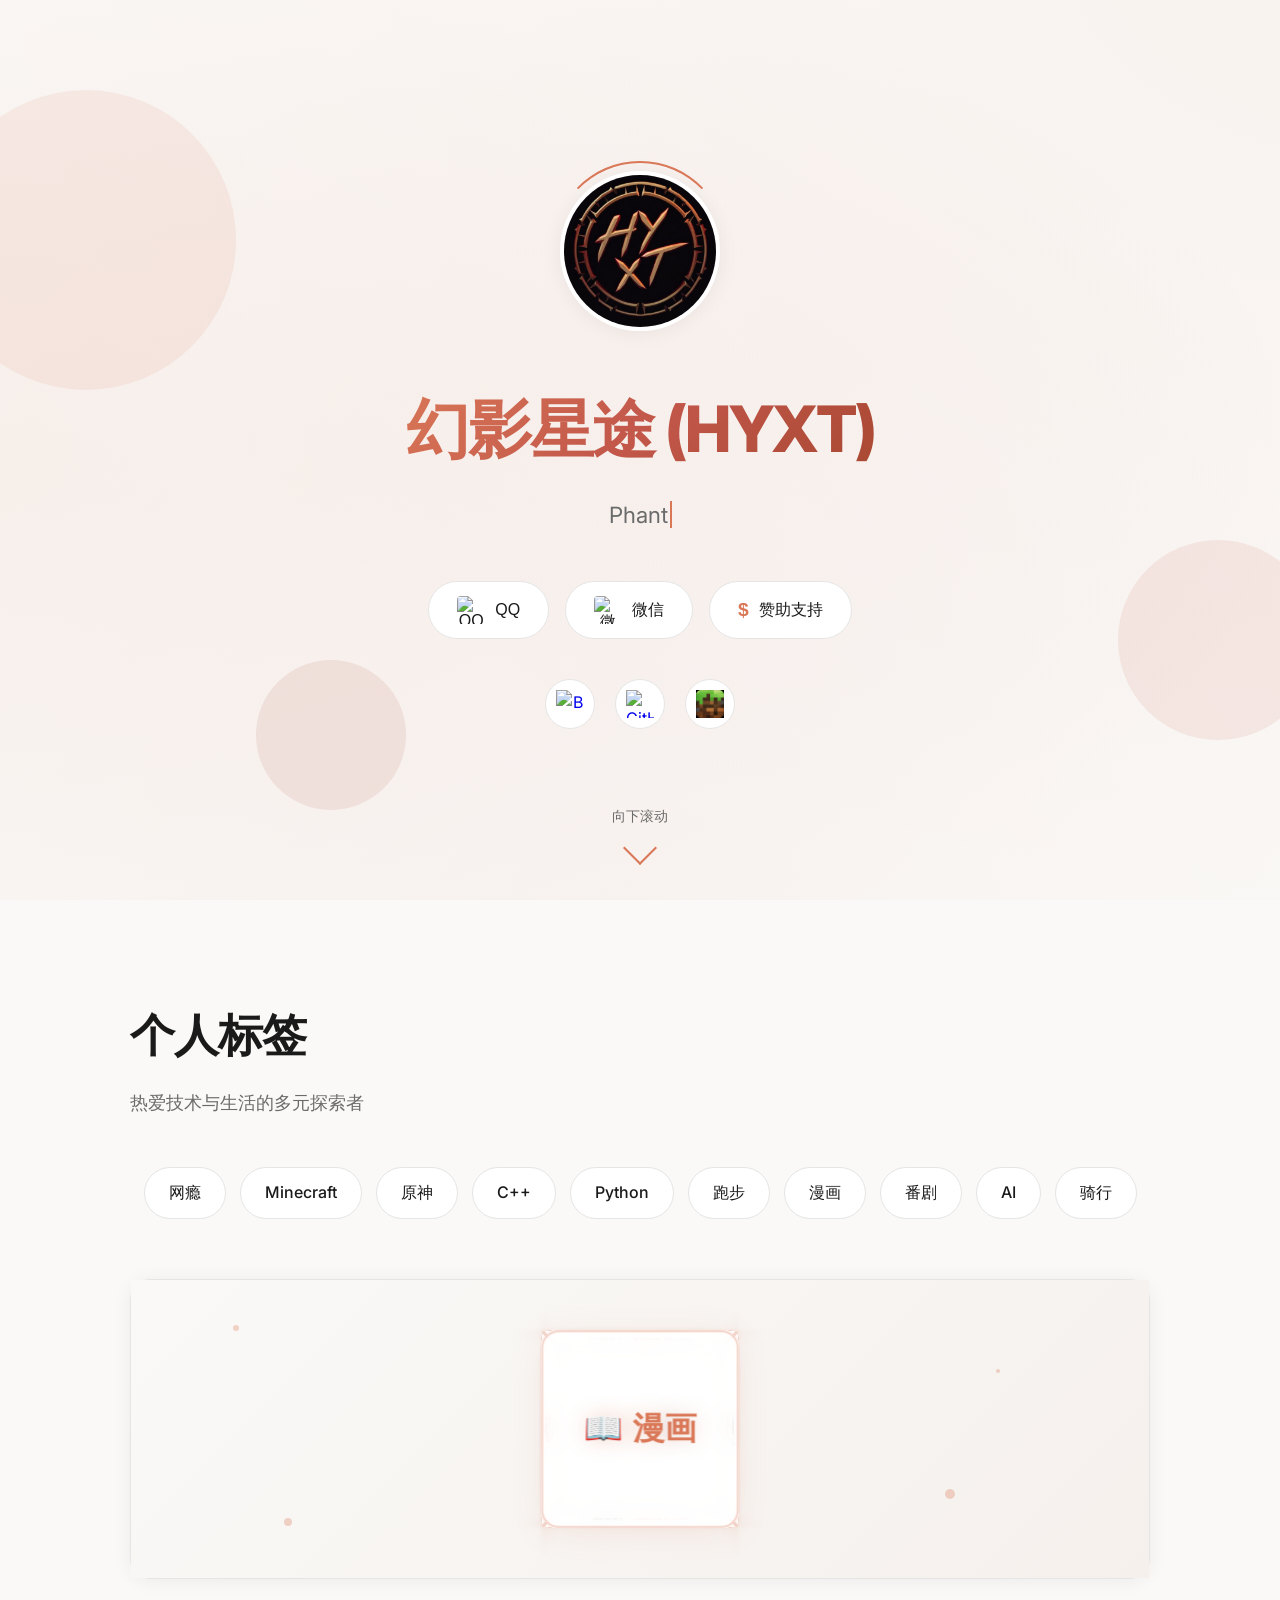
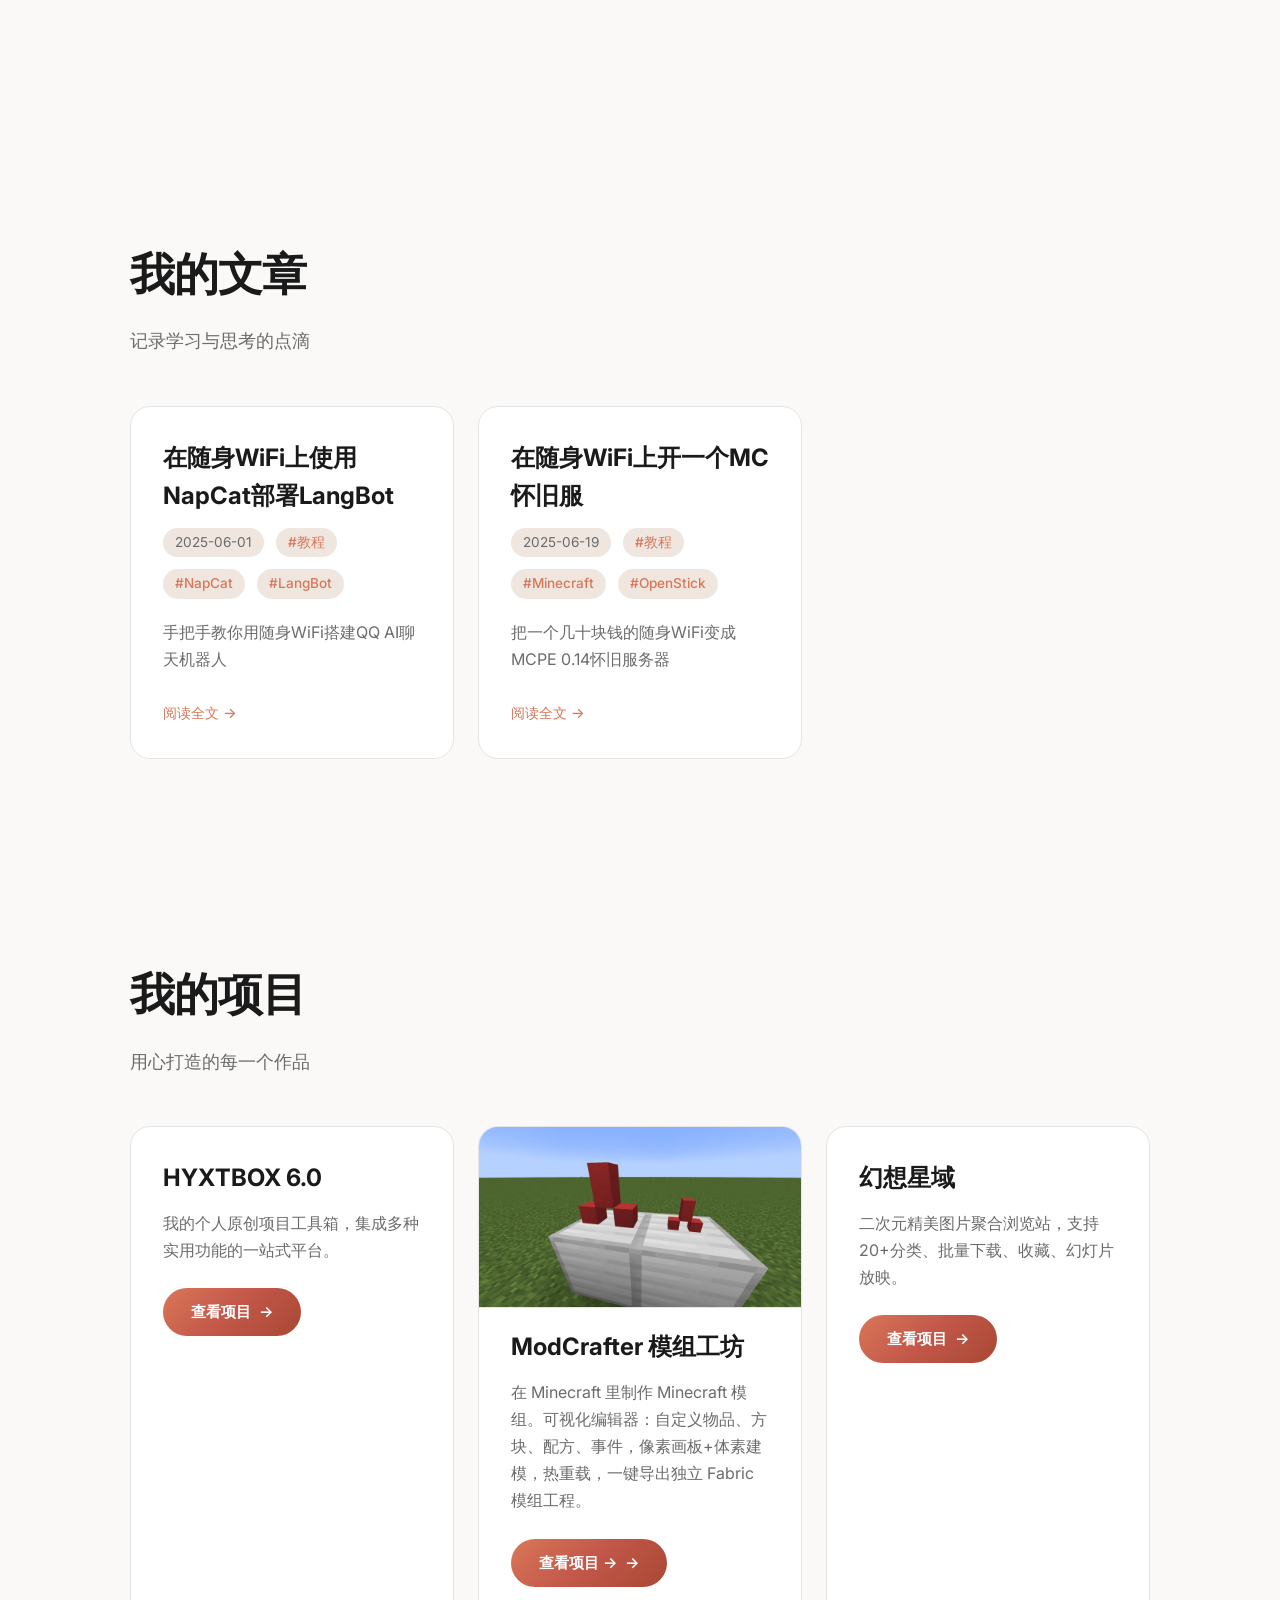
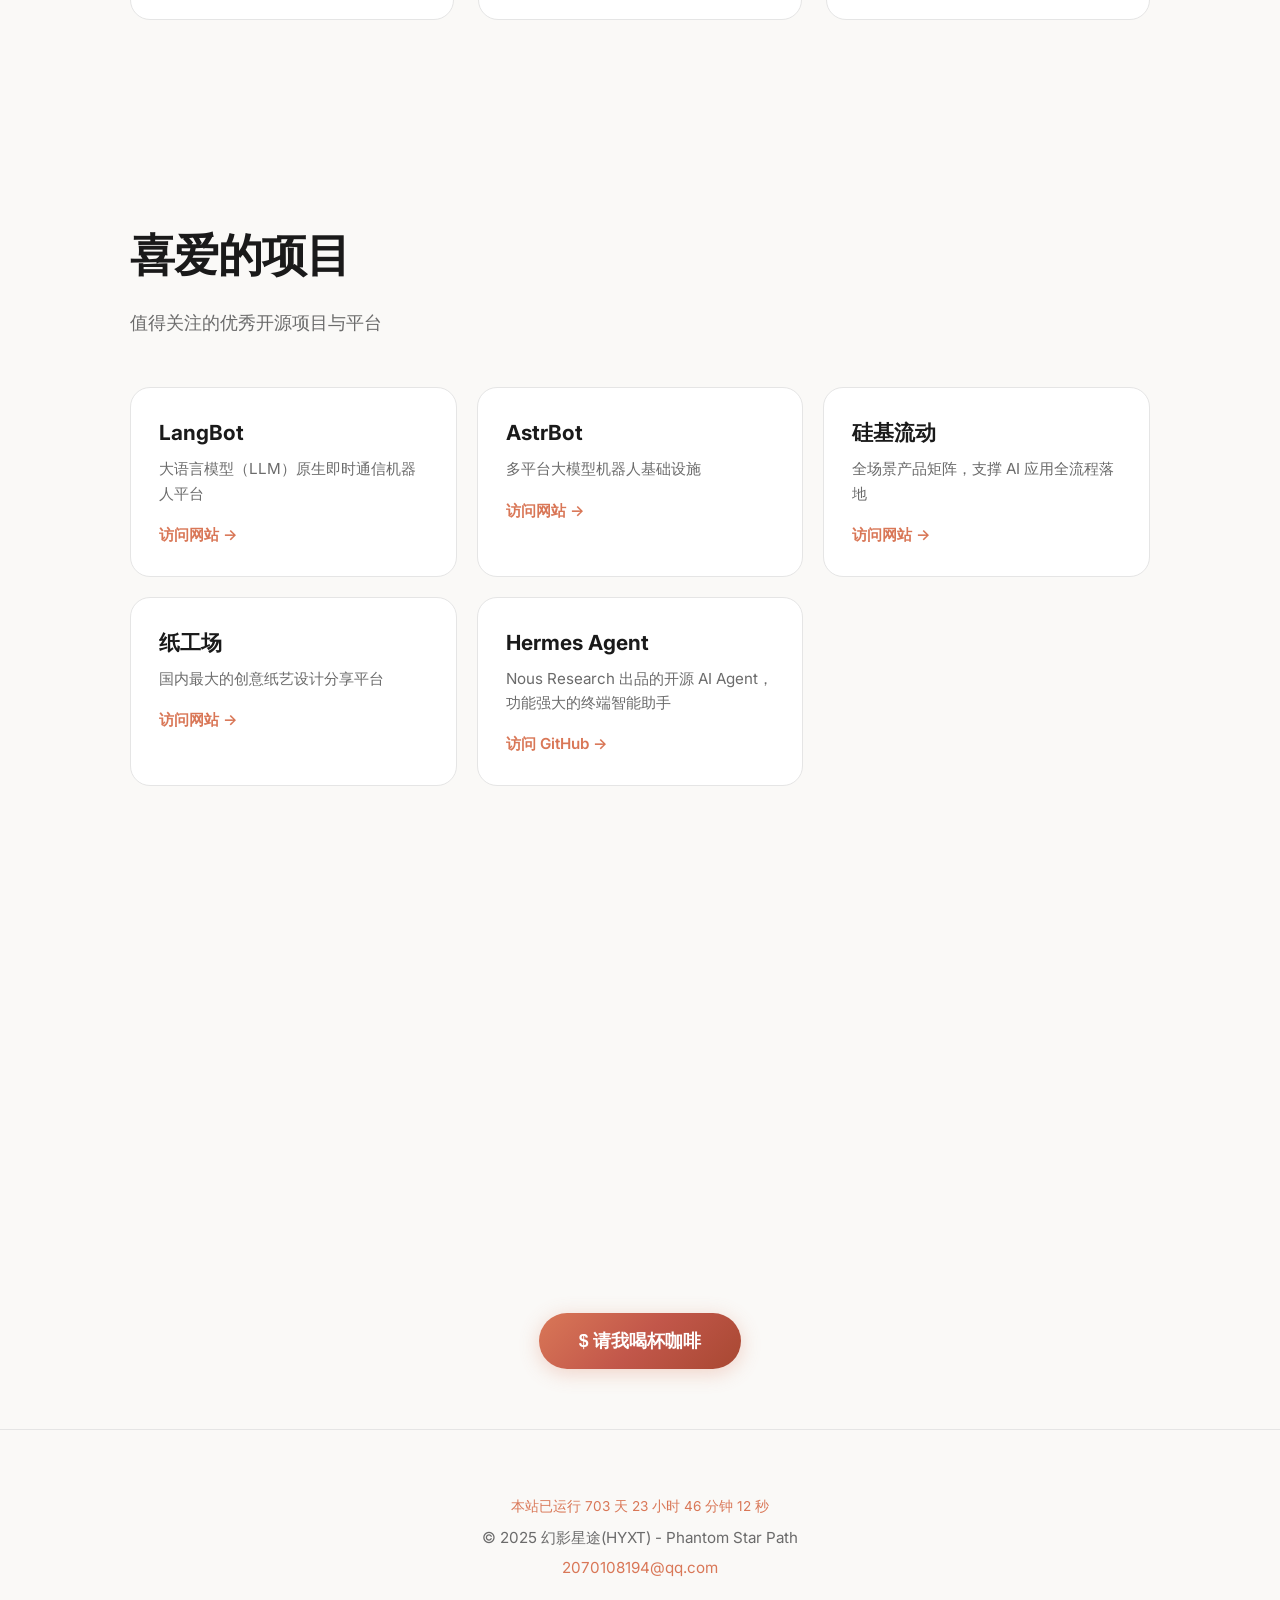
==== commit b046ecc2: "add: 我的项目添加 ModCrafter（带横幅图）" ====
--- a/index.html
+++ b/index.html
@@ -531,6 +531,16 @@
         .project-card.visible {
             opacity: 1;
             transform: translateY(0);
+        }
+
+        .project-card .project-img {
+            width: calc(100% + 64px);
+            margin: -32px -32px 20px -32px;
+            display: block;
+            border-bottom: 1px solid var(--claude-border);
+            aspect-ratio: 16/9;
+            object-fit: cover;
+            object-position: center;
         }
 
         .project-card::before {
@@ -1257,6 +1267,12 @@
                 <h3>HYXTBOX 6.0</h3>
                 <p>我的个人原创项目工具箱，集成多种实用功能的一站式平台。</p>
                 <a href="project/1/index.html" class="project-link">查看项目</a>
+            </div>
+            <div class="project-card stagger-2" data-animate>
+                <img src="assets/modcrafter-banner.jpg" alt="ModCrafter 模组工坊" class="project-img">
+                <h3>ModCrafter 模组工坊</h3>
+                <p>在 Minecraft 里制作 Minecraft 模组。可视化编辑器：自定义物品、方块、配方、事件，像素画板+体素建模，热重载，一键导出独立 Fabric 模组工程。</p>
+                <a href="https://github.com/HYXTPSP/modcrafter" target="_blank" class="project-link">查看项目 →</a>
             </div>
             <div class="project-card stagger-3" data-animate>
                 <h3>幻想星域</h3>
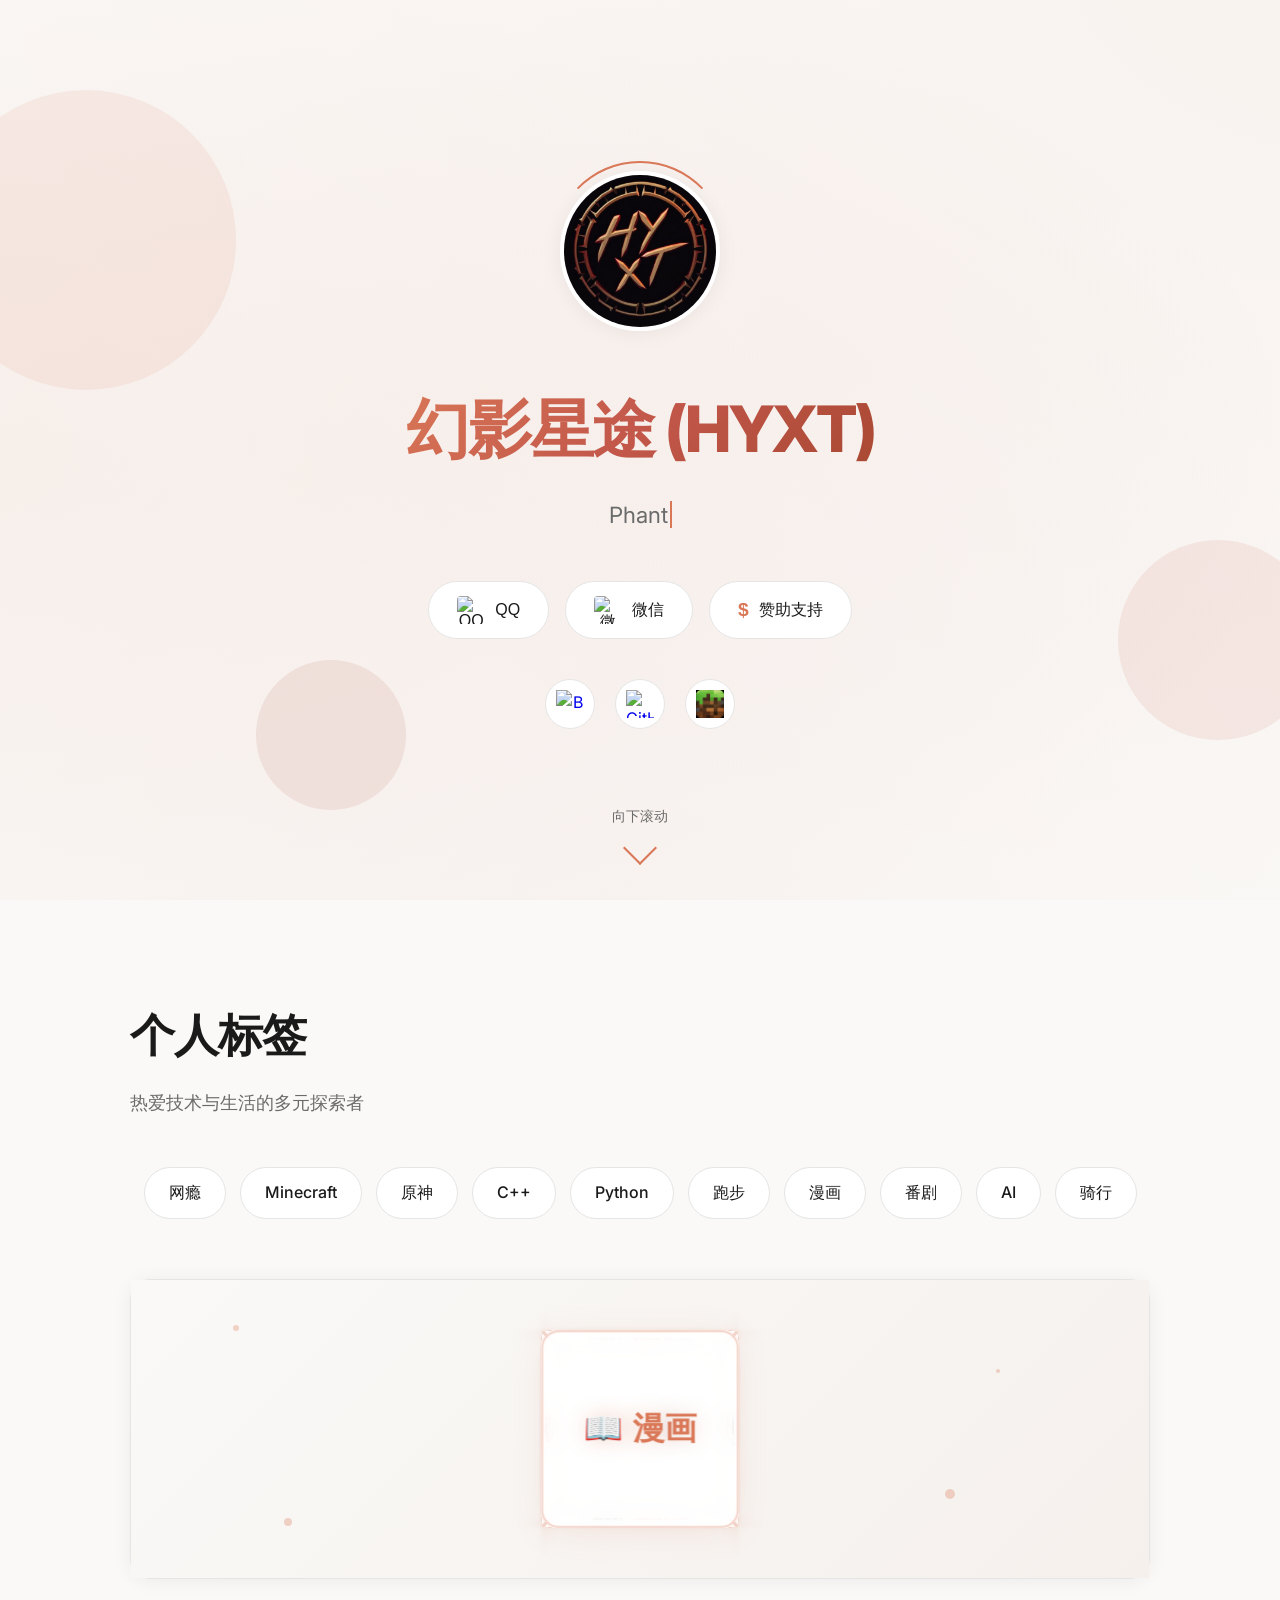
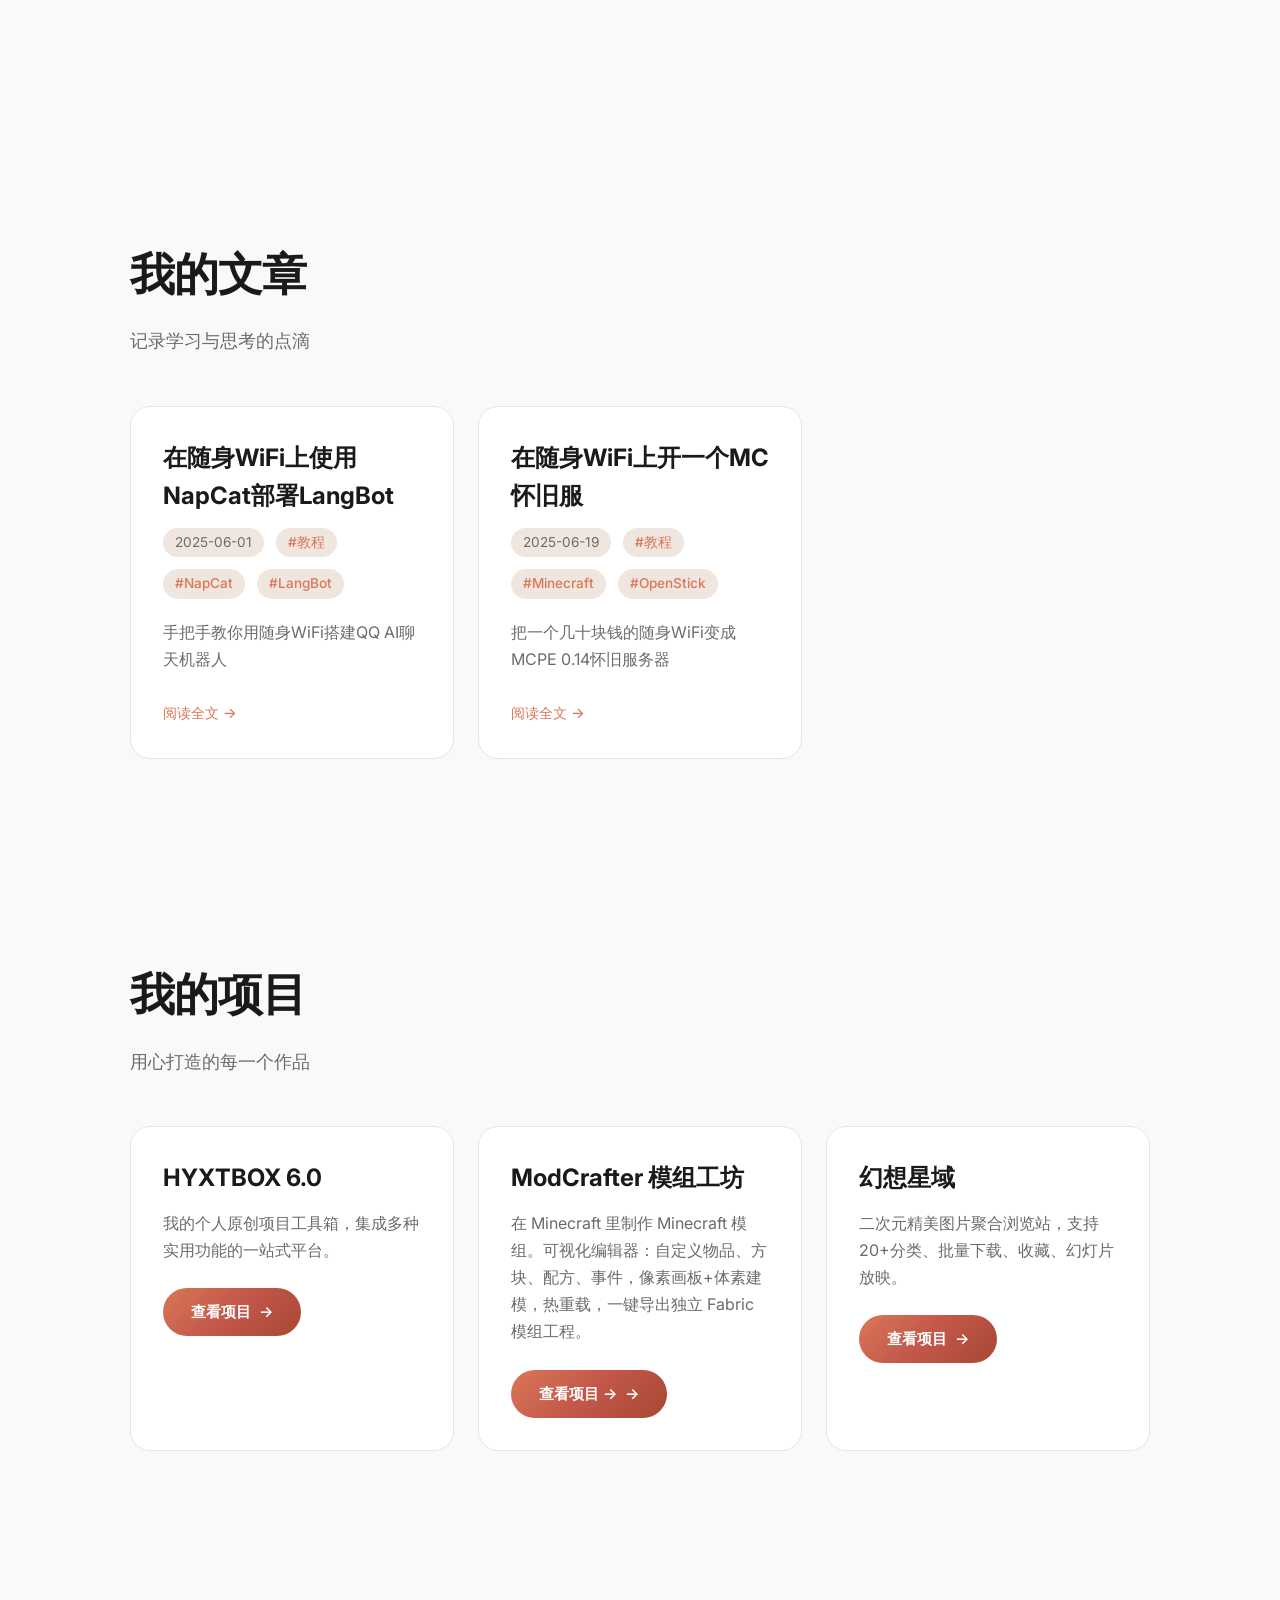
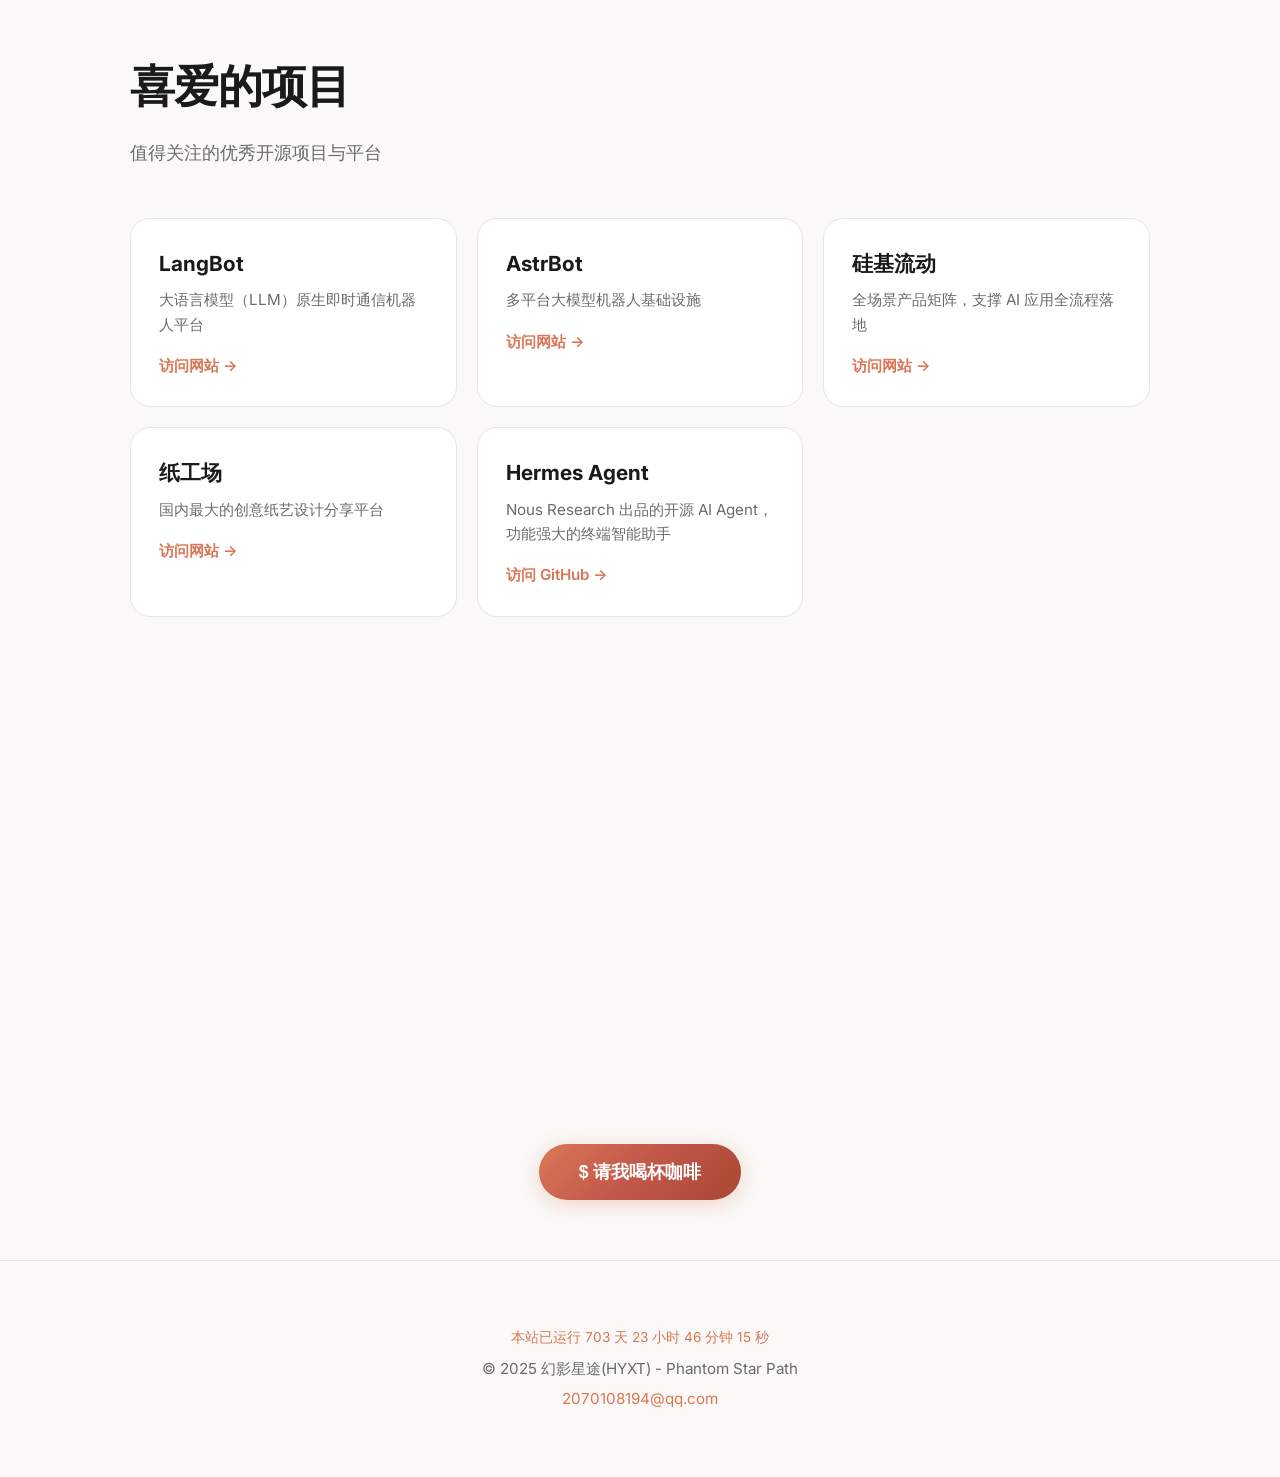
==== commit 007fda4f: "remove: ModCrafter 卡片去掉封面图" ====
--- a/index.html
+++ b/index.html
@@ -531,16 +531,6 @@
         .project-card.visible {
             opacity: 1;
             transform: translateY(0);
-        }
-
-        .project-card .project-img {
-            width: calc(100% + 64px);
-            margin: -32px -32px 20px -32px;
-            display: block;
-            border-bottom: 1px solid var(--claude-border);
-            aspect-ratio: 16/9;
-            object-fit: cover;
-            object-position: center;
         }
 
         .project-card::before {
@@ -1269,7 +1259,6 @@
                 <a href="project/1/index.html" class="project-link">查看项目</a>
             </div>
             <div class="project-card stagger-2" data-animate>
-                <img src="assets/modcrafter-banner.jpg" alt="ModCrafter 模组工坊" class="project-img">
                 <h3>ModCrafter 模组工坊</h3>
                 <p>在 Minecraft 里制作 Minecraft 模组。可视化编辑器：自定义物品、方块、配方、事件，像素画板+体素建模，热重载，一键导出独立 Fabric 模组工程。</p>
                 <a href="https://github.com/HYXTPSP/modcrafter" target="_blank" class="project-link">查看项目 →</a>
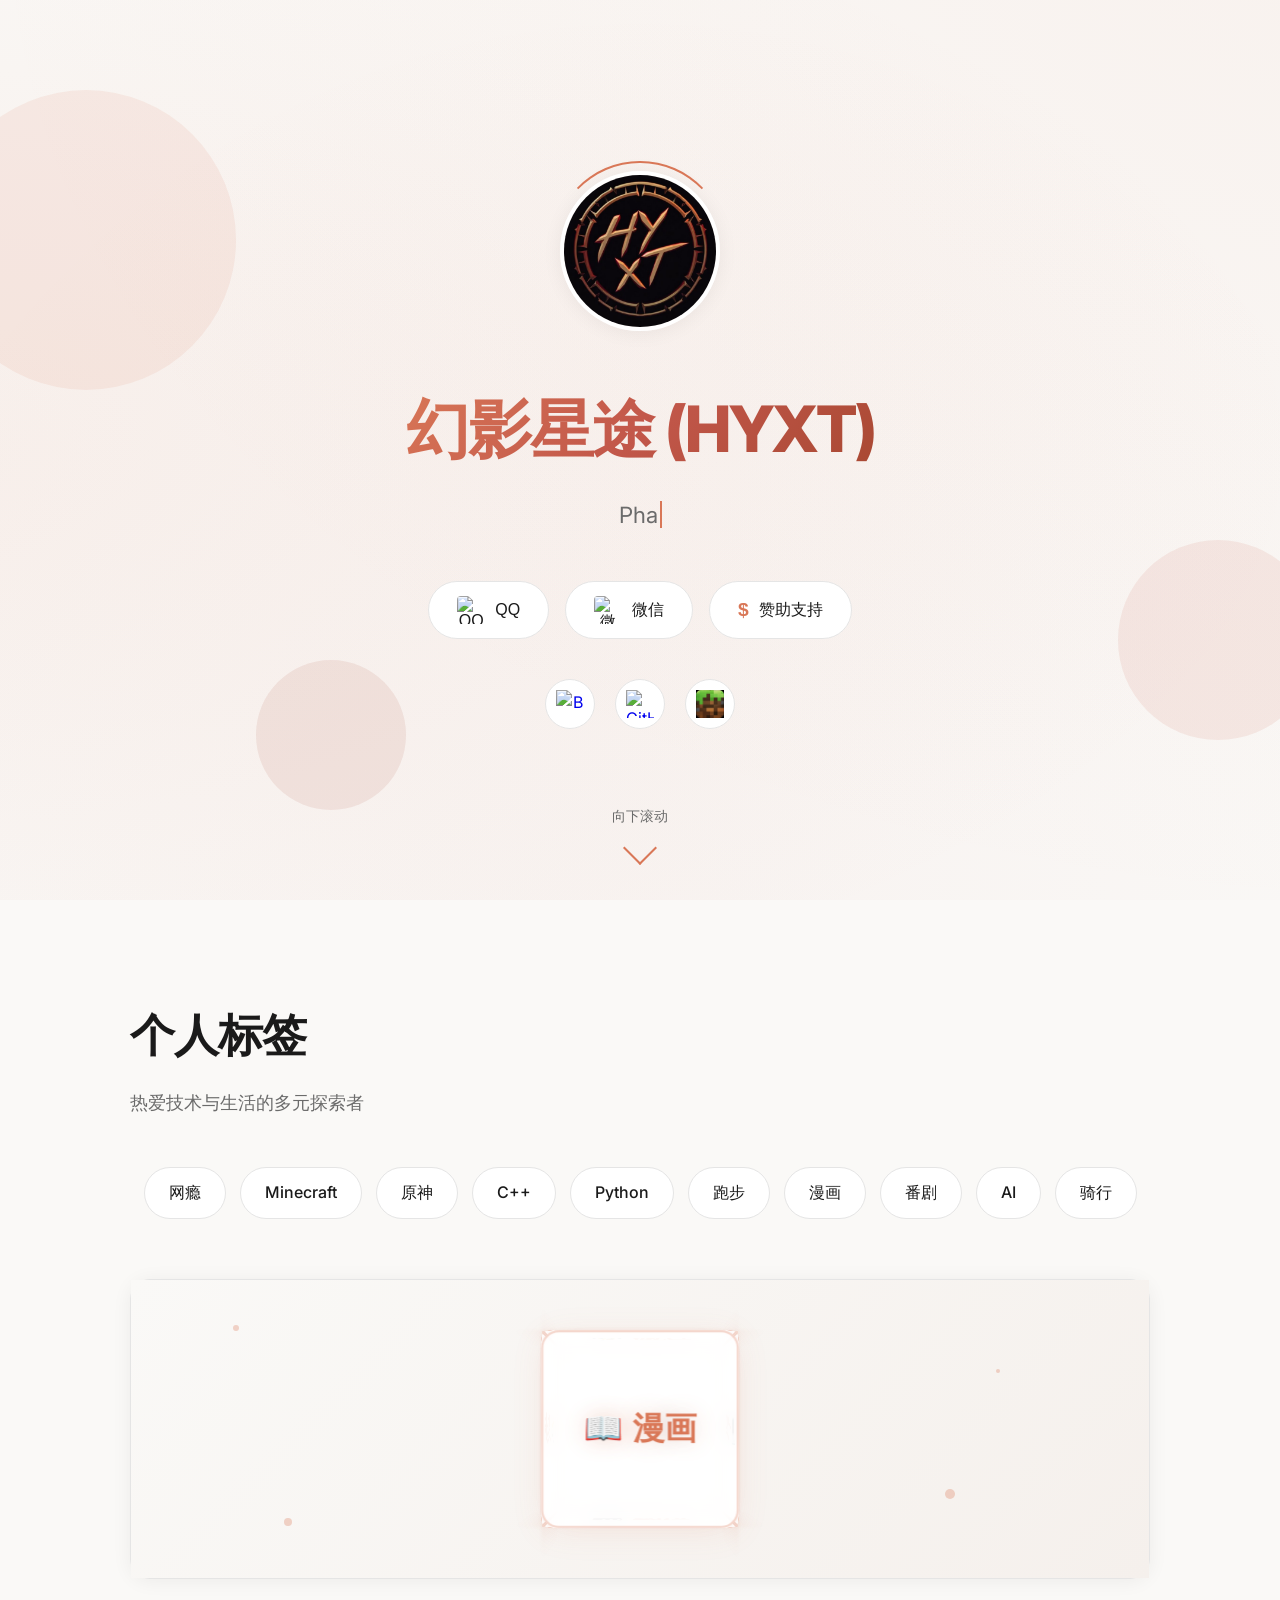
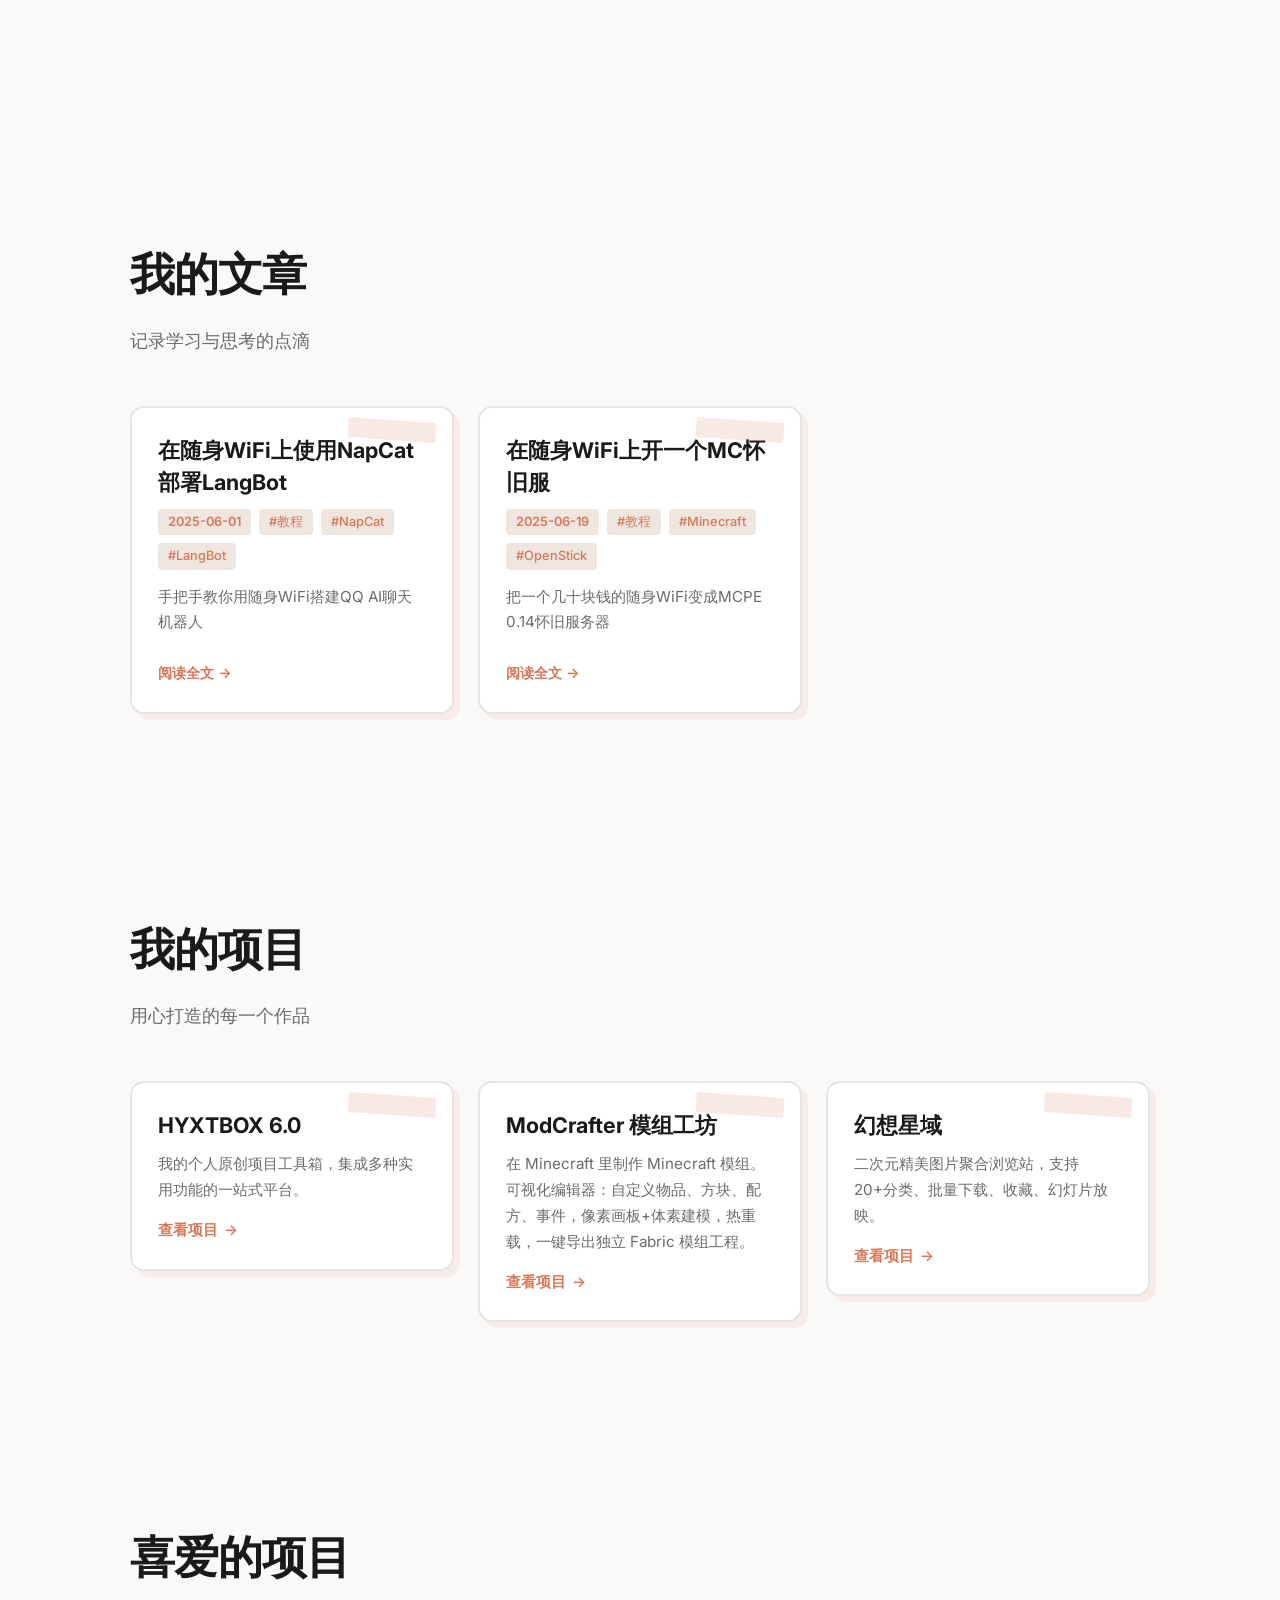
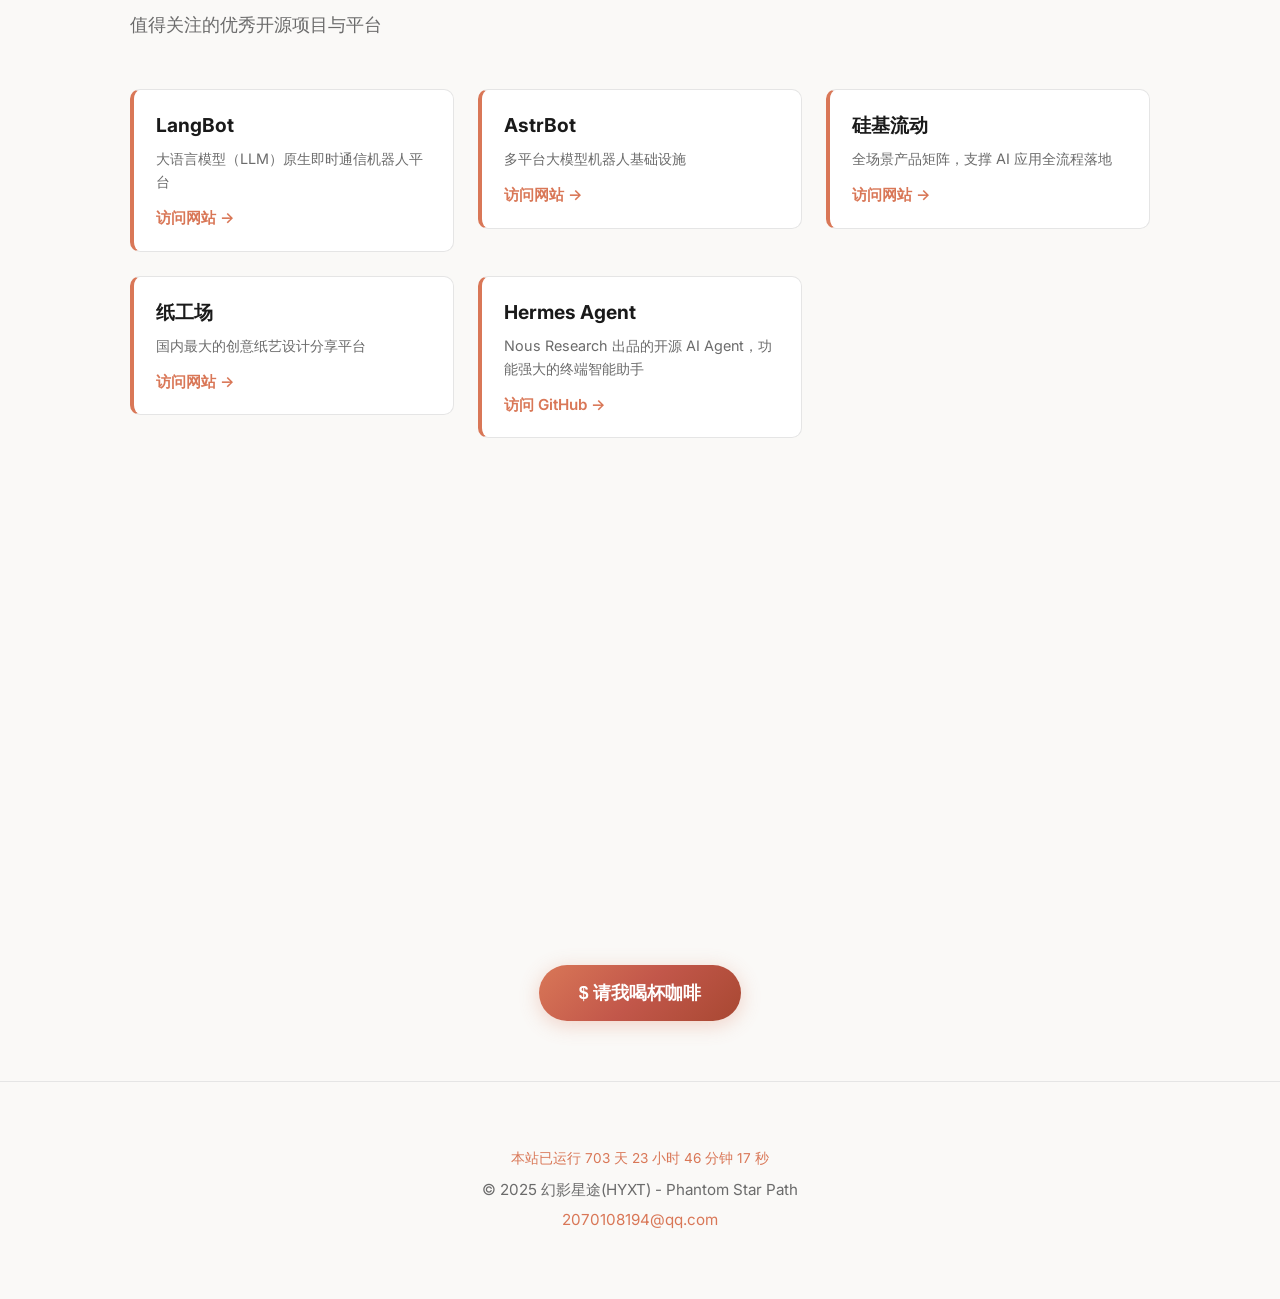
==== commit cb2d5688: "style: 三个栏目卡片改为blog4杂志风(紧凑+胶带+错位阴影+文字链接)" ====
--- a/index.html
+++ b/index.html
@@ -510,17 +510,19 @@
         }
 
         /* ========== PROJECT CARDS ========== */
-        .projects-grid {
+                    .projects-grid {
             display: grid;
             grid-template-columns: repeat(auto-fill, minmax(320px, 1fr));
             gap: 24px;
-        }
-
-        .project-card {
+            align-items: start;
+        }
+
+                    .project-card {
             background: var(--claude-card);
-            border: 1px solid var(--claude-border);
-            border-radius: var(--radius);
-            padding: 32px;
+            border: 2px solid var(--claude-border);
+            border-radius: 14px;
+            padding: 26px;
+            box-shadow: 6px 6px 0 rgba(217,119,87,0.10);
             transition: var(--transition);
             position: relative;
             overflow: hidden;
@@ -533,58 +535,53 @@
             transform: translateY(0);
         }
 
-        .project-card::before {
+                    .project-card::before {
             content: '';
             position: absolute;
-            top: 0;
-            left: 0;
-            right: 0;
-            height: 4px;
-            background: var(--claude-gradient);
-            transform: scaleX(0);
-            transform-origin: left;
-            transition: transform 0.6s cubic-bezier(0.25, 0.46, 0.45, 0.94);
-        }
-
-        .project-card:hover::before { transform: scaleX(1); }
-
-        .project-card:hover {
-            transform: translateY(-8px);
-            box-shadow: var(--claude-shadow-hover);
+            top: 12px;
+            right: 16px;
+            width: 88px;
+            height: 20px;
+            background: rgba(217,119,87,0.16);
+            transform: rotate(4deg);
+            border-radius: 2px;
+            z-index: 1;
+            pointer-events: none;
+        }
+
+                            .project-card:hover {
+            transform: translateY(-4px);
+            box-shadow: 8px 10px 0 rgba(217,119,87,0.16);
             border-color: var(--claude-accent);
         }
 
-        .project-card h3 {
-            font-size: 1.5rem;
+                    .project-card h3 {
+            font-size: 1.35rem;
             font-weight: 700;
-            margin-bottom: 12px;
+            margin-bottom: 10px;
             color: var(--claude-text);
             transition: color 0.3s;
+            line-height: 1.5;
         }
 
         .project-card:hover h3 { color: var(--claude-accent); }
 
-        .project-card p {
-            font-size: 1rem;
+                    .project-card p {
+            font-size: 0.95rem;
             color: var(--claude-text-secondary);
-            margin-bottom: 24px;
+            margin-bottom: 14px;
             line-height: 1.7;
         }
 
-        .project-link {
+                    .project-link {
             display: inline-flex;
             align-items: center;
-            gap: 8px;
-            padding: 12px 28px;
-            background: var(--claude-gradient);
-            color: #fff;
-            border-radius: 50px;
+            gap: 6px;
+            color: var(--claude-accent);
             text-decoration: none;
             font-weight: 600;
-            font-size: 0.95rem;
+            font-size: 0.92rem;
             transition: var(--transition);
-            position: relative;
-            overflow: hidden;
         }
 
         .project-link::after {
@@ -592,24 +589,21 @@
             transition: transform 0.3s;
         }
 
-        .project-link:hover {
-            transform: translateY(-2px);
-            box-shadow: 0 8px 25px rgba(217,119,87,0.35);
-        }
+                    .project-link:hover { color: var(--claude-accent-dark); }
 
         .project-link:hover::after { transform: translateX(4px); }
 
         /* ========== FAVORITE PROJECTS ========== */
-        .fav-card {
+                    .fav-card {
             background: var(--claude-card);
             border: 1px solid var(--claude-border);
-            border-radius: var(--radius);
-            padding: 28px;
+            border-left: 4px solid var(--claude-accent);
+            border-radius: 10px;
+            padding: 20px 22px;
             transition: var(--transition);
             opacity: 0;
             transform: translateY(30px);
             position: relative;
-            overflow: hidden;
         }
 
         .fav-card.visible {
@@ -617,36 +611,27 @@
             transform: translateY(0);
         }
 
-        .fav-card::after {
-            content: '';
-            position: absolute;
-            inset: 0;
-            background: radial-gradient(circle at var(--mx, 50%) var(--my, 50%), rgba(217,119,87,0.08) 0%, transparent 60%);
-            opacity: 0;
-            transition: opacity 0.3s;
-            pointer-events: none;
-        }
-
-        .fav-card:hover::after { opacity: 1; }
-
-        .fav-card:hover {
-            transform: translateY(-6px);
-            box-shadow: var(--claude-shadow-hover);
-        }
-
-        .fav-card h3 {
-            font-size: 1.3rem;
+        
+                            .fav-card:hover {
+            transform: translateX(4px);
+            box-shadow: 6px 6px 0 rgba(217,119,87,0.12);
+            border-color: var(--claude-accent);
+        }
+
+                    .fav-card h3 {
+            font-size: 1.2rem;
             font-weight: 700;
-            margin-bottom: 8px;
+            margin-bottom: 6px;
+            color: var(--claude-text);
             transition: color 0.3s;
         }
 
         .fav-card:hover h3 { color: var(--claude-accent); }
 
-        .fav-card p {
-            font-size: 0.95rem;
+                    .fav-card p {
+            font-size: 0.9rem;
             color: var(--claude-text-secondary);
-            margin-bottom: 16px;
+            margin-bottom: 12px;
         }
 
         .fav-link {
@@ -662,10 +647,11 @@
 
         .fav-link:hover { gap: 12px; }
 
-        .favs-grid {
+                    .favs-grid {
             display: grid;
-            grid-template-columns: repeat(auto-fill, minmax(280px, 1fr));
-            gap: 20px;
+            grid-template-columns: repeat(auto-fill, minmax(320px, 1fr));
+            gap: 24px;
+            align-items: start;
         }
 
         /* ========== VIDEO SECTION ========== */
@@ -861,17 +847,19 @@
         }
 
         /* ========== ARTICLES SECTION ========== */
-        .articles-grid {
+                    .articles-grid {
             display: grid;
             grid-template-columns: repeat(auto-fill, minmax(320px, 1fr));
             gap: 24px;
-        }
-
-        .article-card {
+            align-items: start;
+        }
+
+                    .article-card {
             background: var(--claude-card);
-            border: 1px solid var(--claude-border);
-            border-radius: var(--radius);
-            padding: 32px;
+            border: 2px solid var(--claude-border);
+            border-radius: 14px;
+            padding: 26px;
+            box-shadow: 6px 6px 0 rgba(217,119,87,0.10);
             transition: var(--transition);
             position: relative;
             overflow: hidden;
@@ -884,89 +872,83 @@
             transform: translateY(0);
         }
 
-        .article-card::before {
+                    .article-card::before {
             content: '';
             position: absolute;
-            top: 0;
-            left: 0;
-            right: 0;
-            height: 4px;
-            background: var(--claude-gradient);
-            transform: scaleX(0);
-            transform-origin: left;
-            transition: transform 0.6s cubic-bezier(0.25, 0.46, 0.45, 0.94);
-        }
-
-        .article-card:hover::before { transform: scaleX(1); }
-
-        .article-card:hover {
-            transform: translateY(-8px);
-            box-shadow: var(--claude-shadow-hover);
+            top: 12px;
+            right: 16px;
+            width: 88px;
+            height: 20px;
+            background: rgba(217,119,87,0.16);
+            transform: rotate(4deg);
+            border-radius: 2px;
+            z-index: 1;
+            pointer-events: none;
+        }
+
+                            .article-card:hover {
+            transform: translateY(-4px);
+            box-shadow: 8px 10px 0 rgba(217,119,87,0.16);
             border-color: var(--claude-accent);
         }
 
-        .article-card h3 {
-            font-size: 1.5rem;
+                    .article-card h3 {
+            font-size: 1.35rem;
             font-weight: 700;
-            margin-bottom: 12px;
+            margin-bottom: 10px;
             color: var(--claude-text);
             transition: color 0.3s;
+            line-height: 1.5;
         }
 
         .article-card:hover h3 { color: var(--claude-accent); }
 
-        .article-card p {
-            font-size: 1rem;
+                    .article-card p {
+            font-size: 0.95rem;
             color: var(--claude-text-secondary);
-            margin-bottom: 16px;
+            margin-bottom: 14px;
             line-height: 1.7;
         }
 
-        .article-meta {
+                    .article-meta {
             display: flex;
             align-items: center;
-            gap: 12px;
-            margin-bottom: 20px;
+            gap: 8px;
+            margin-bottom: 14px;
             flex-wrap: wrap;
         }
 
-        .article-date {
-            font-size: 0.85rem;
-            color: var(--claude-text-secondary);
-            background: var(--claude-accent-light);
-            padding: 4px 12px;
-            border-radius: 50px;
-        }
-
-        .article-tag {
-            font-size: 0.85rem;
+                    .article-date {
+            font-size: 0.8rem;
             color: var(--claude-accent);
             background: var(--claude-accent-light);
-            padding: 4px 12px;
-            border-radius: 50px;
+            padding: 3px 10px;
+            border-radius: 4px;
+            font-weight: 600;
+        }
+
+                    .article-tag {
+            font-size: 0.8rem;
+            color: var(--claude-accent);
+            background: var(--claude-accent-light);
+            padding: 3px 10px;
+            border-radius: 4px;
             font-weight: 500;
         }
 
-        .article-link {
+                    .article-link {
             display: inline-flex;
             align-items: center;
-            gap: 8px;
-            padding: 12px 28px;
-            background: var(--claude-gradient);
-            color: #fff;
-            border-radius: 50px;
+            gap: 6px;
+            margin-top: 12px;
+            color: var(--claude-accent);
+            font-weight: 600;
+            font-size: 0.9rem;
             text-decoration: none;
-            font-weight: 600;
-            font-size: 0.95rem;
             transition: var(--transition);
-            position: relative;
-            overflow: hidden;
-        }
-
-        .article-link:hover {
-            transform: translateY(-2px);
-            box-shadow: 0 8px 25px rgba(217,119,87,0.35);
-        }
+        }
+
+                    .article-link:hover { color: var(--claude-accent-dark); }
 
         /* ========== COMMENTS SECTION ========== */
         .comments-section {
@@ -1232,7 +1214,7 @@
                     <span class="article-tag">#LangBot</span>
                 </div>
                 <p>手把手教你用随身WiFi搭建QQ AI聊天机器人</p>
-                <a href="article-napcat-langbot.html" style="display:inline-block;margin-top:12px;color:var(--claude-accent);font-weight:500;font-size:0.9rem;text-decoration:none;">阅读全文 →</a>
+                <a href="article-napcat-langbot.html" class="article-link">阅读全文 →</a>
             </div>
             <div class="article-card stagger-2" data-animate>
                 <h3>在随身WiFi上开一个MC怀旧服</h3>
@@ -1243,7 +1225,7 @@
                     <span class="article-tag">#OpenStick</span>
                 </div>
                 <p>把一个几十块钱的随身WiFi变成MCPE 0.14怀旧服务器</p>
-                <a href="article-mc-wifi-server.html" style="display:inline-block;margin-top:12px;color:var(--claude-accent);font-weight:500;font-size:0.9rem;text-decoration:none;">阅读全文 →</a>
+                <a href="article-mc-wifi-server.html" class="article-link">阅读全文 →</a>
             </div>
         </div>
     </section>
@@ -1261,7 +1243,7 @@
             <div class="project-card stagger-2" data-animate>
                 <h3>ModCrafter 模组工坊</h3>
                 <p>在 Minecraft 里制作 Minecraft 模组。可视化编辑器：自定义物品、方块、配方、事件，像素画板+体素建模，热重载，一键导出独立 Fabric 模组工程。</p>
-                <a href="https://github.com/HYXTPSP/modcrafter" target="_blank" class="project-link">查看项目 →</a>
+                <a href="https://github.com/HYXTPSP/modcrafter" target="_blank" class="project-link">查看项目</a>
             </div>
             <div class="project-card stagger-3" data-animate>
                 <h3>幻想星域</h3>
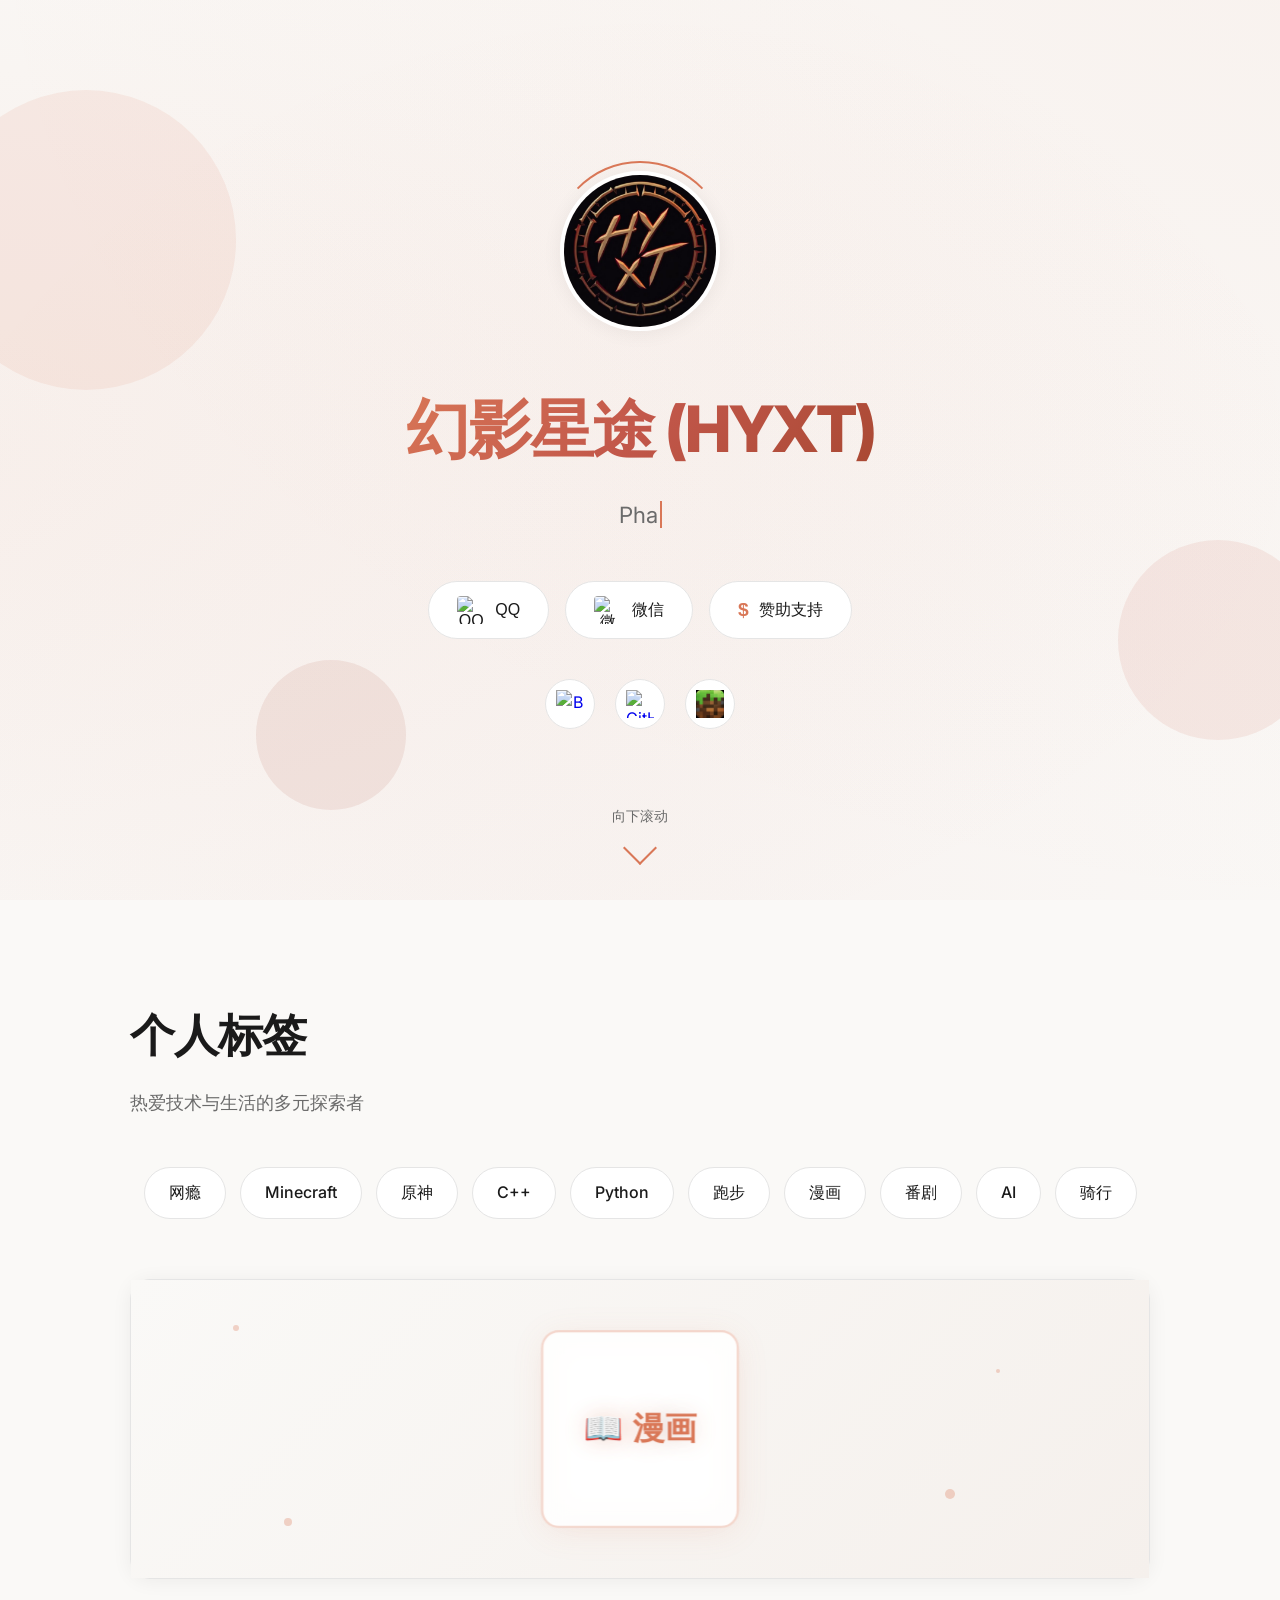
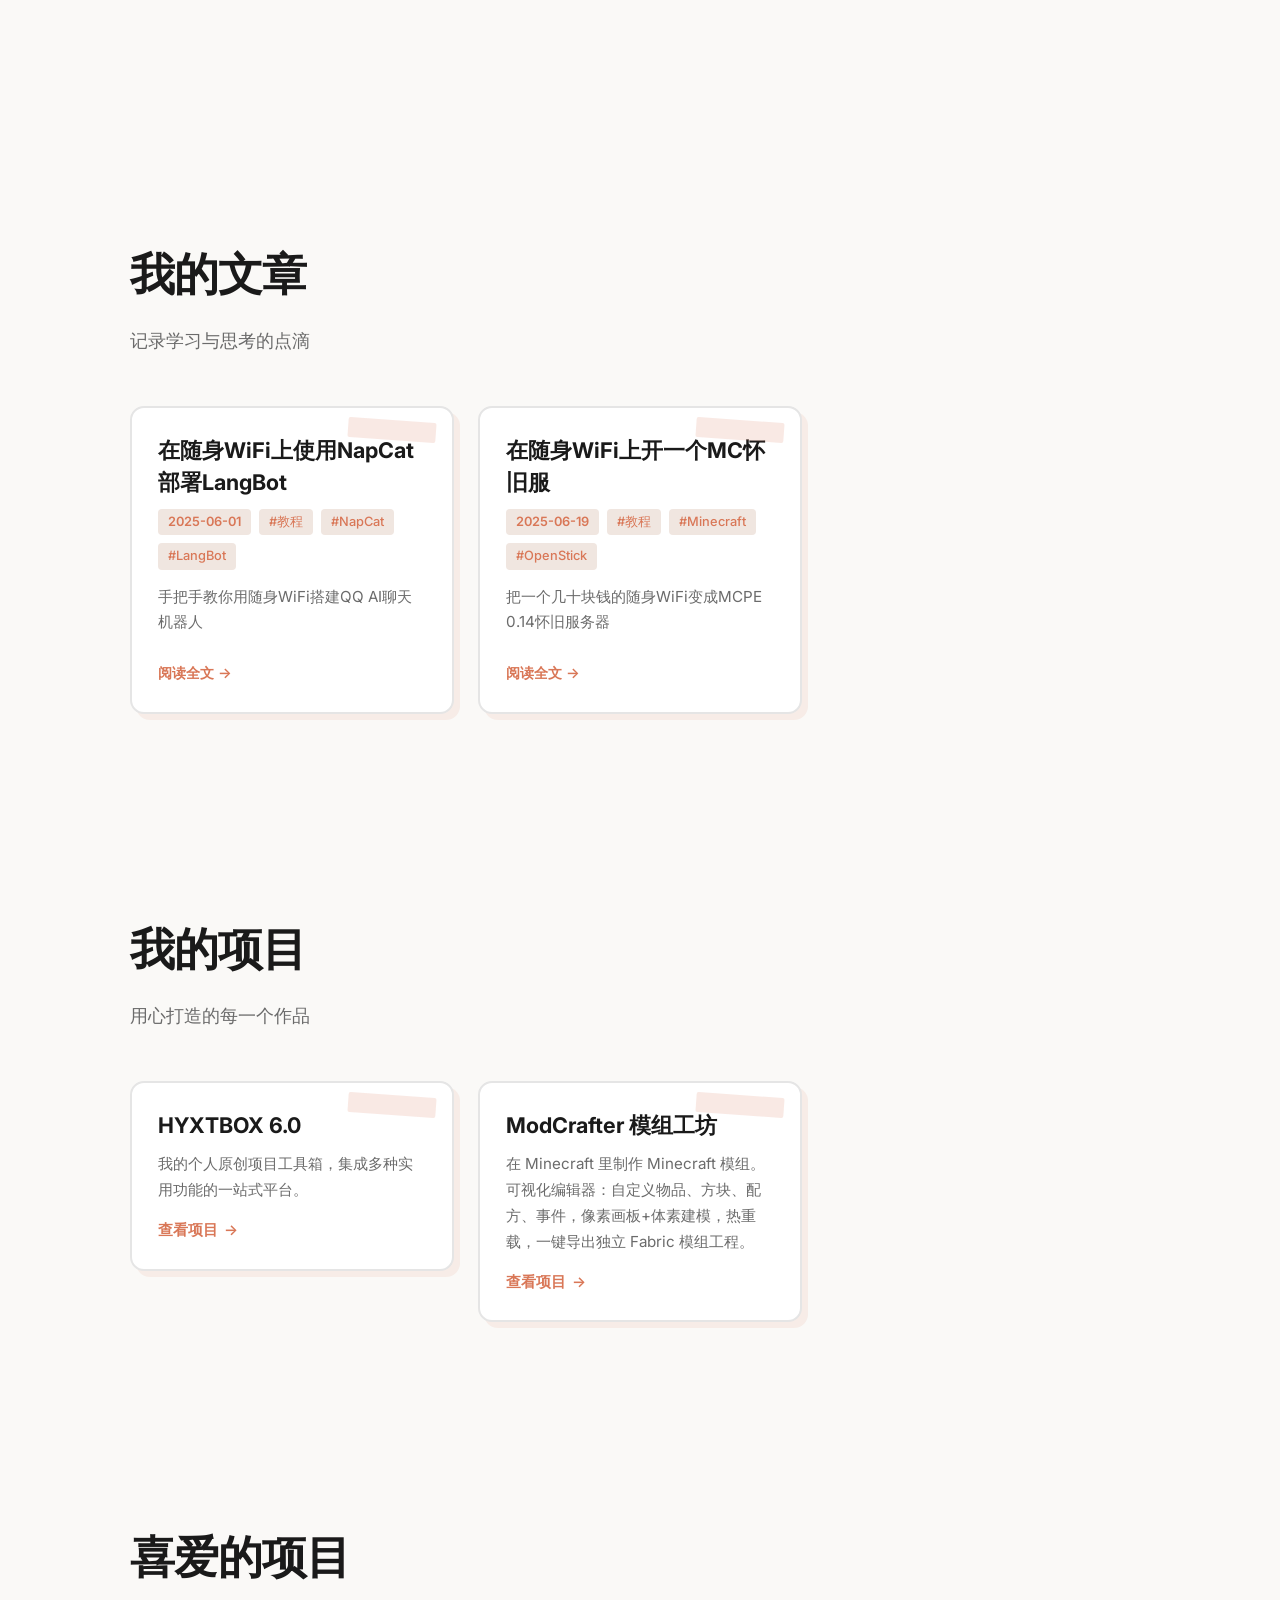
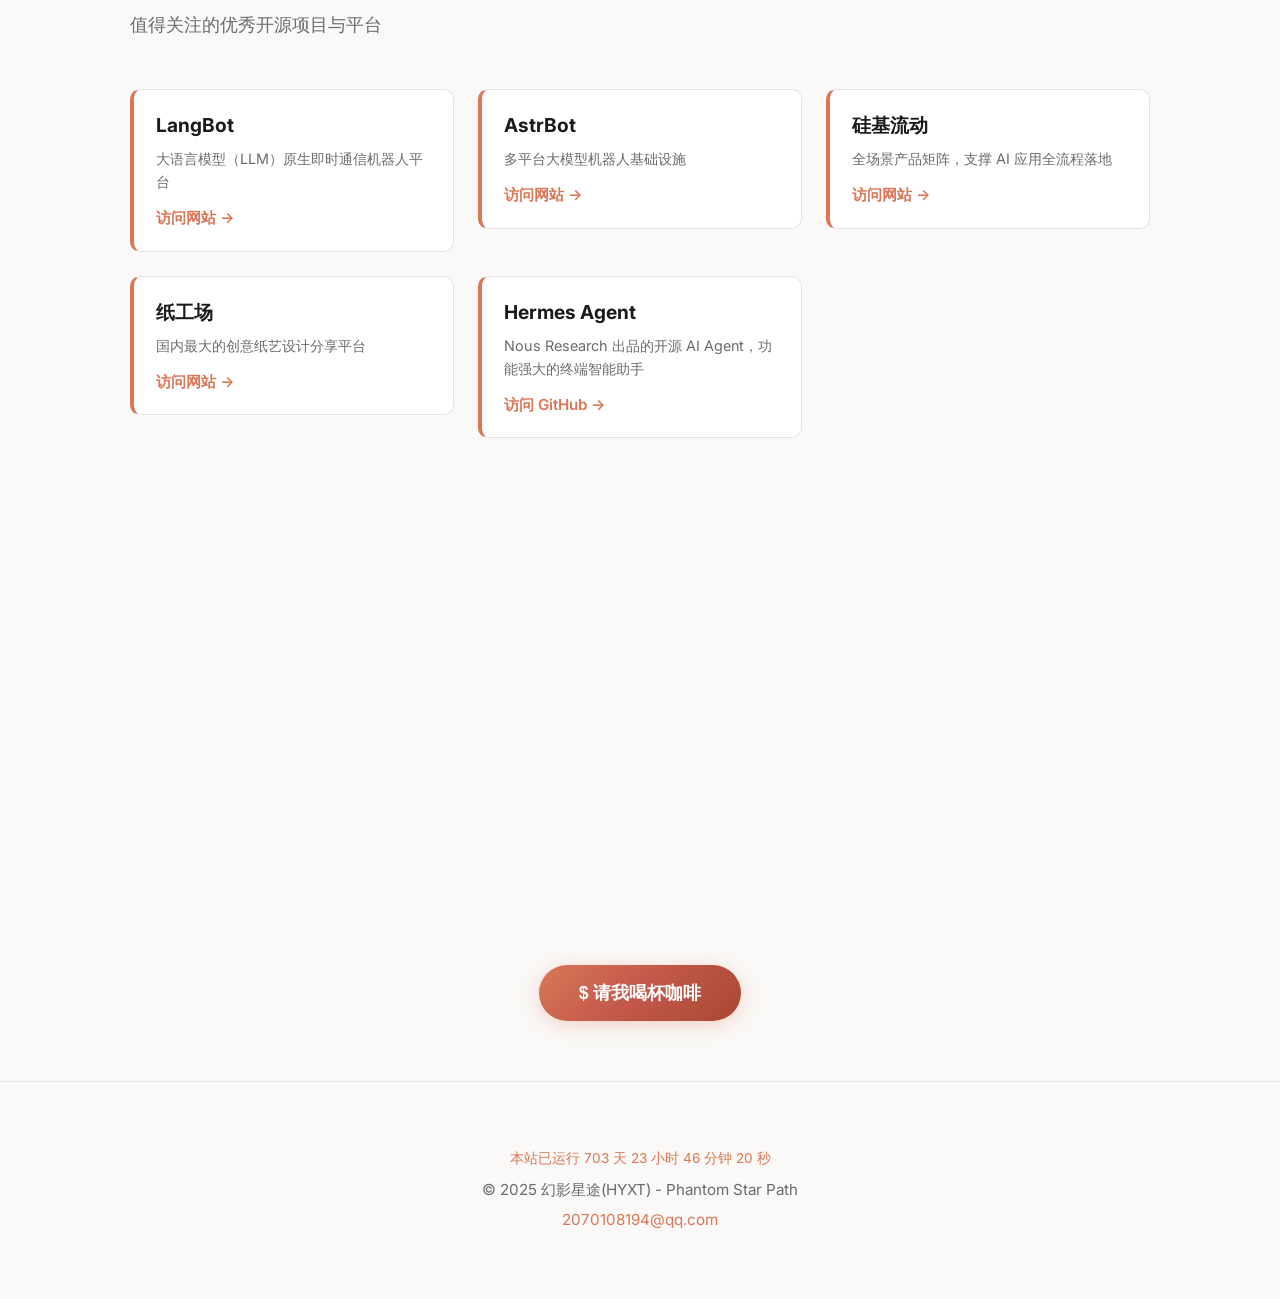
==== commit af505df9: "update: 移除幻想星域项目, ModCrafter改为详情页" ====
--- a/index.html
+++ b/index.html
@@ -1243,13 +1243,9 @@
             <div class="project-card stagger-2" data-animate>
                 <h3>ModCrafter 模组工坊</h3>
                 <p>在 Minecraft 里制作 Minecraft 模组。可视化编辑器：自定义物品、方块、配方、事件，像素画板+体素建模，热重载，一键导出独立 Fabric 模组工程。</p>
-                <a href="https://github.com/HYXTPSP/modcrafter" target="_blank" class="project-link">查看项目</a>
+                <a href="project/6/index.html" class="project-link">查看项目</a>
             </div>
-            <div class="project-card stagger-3" data-animate>
-                <h3>幻想星域</h3>
-                <p>二次元精美图片聚合浏览站，支持20+分类、批量下载、收藏、幻灯片放映。</p>
-                <a href="project/5/index.html" class="project-link">查看项目</a>
-            </div>
+            
         </div>
     </section>
 
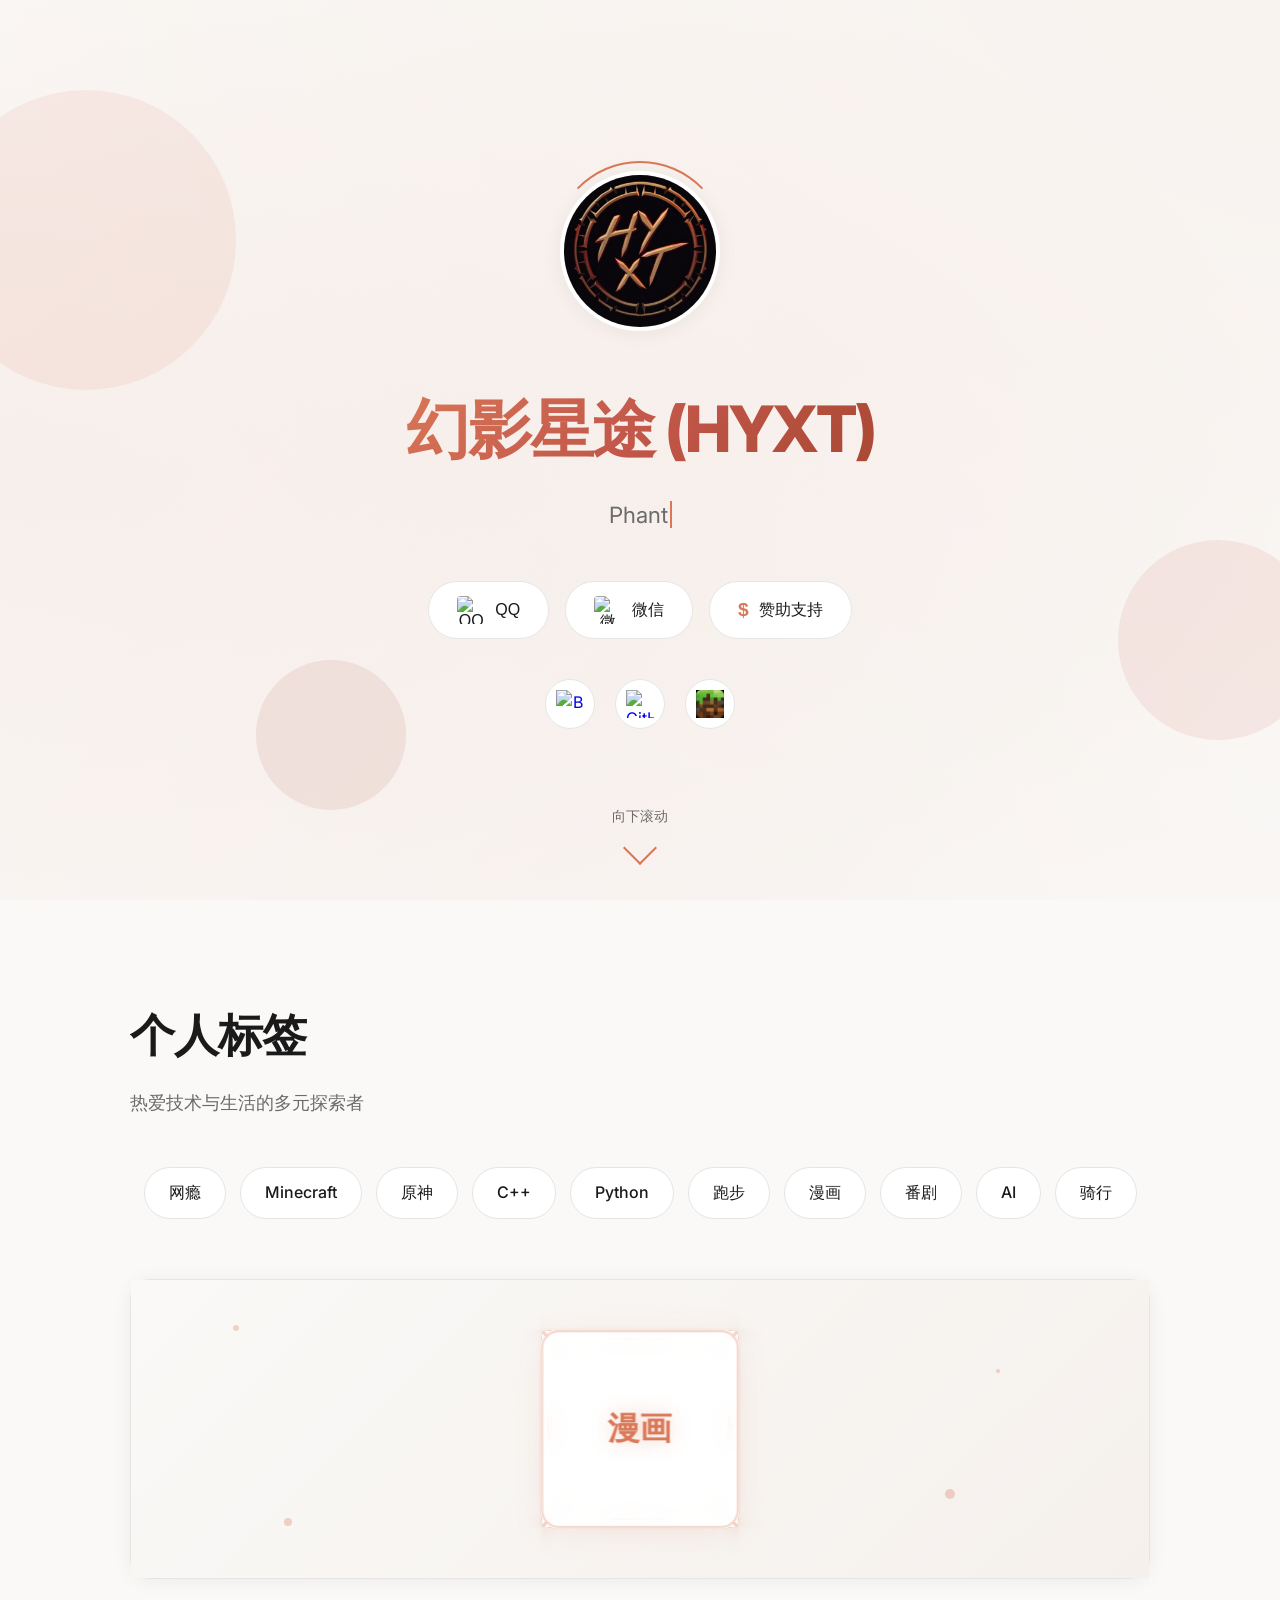
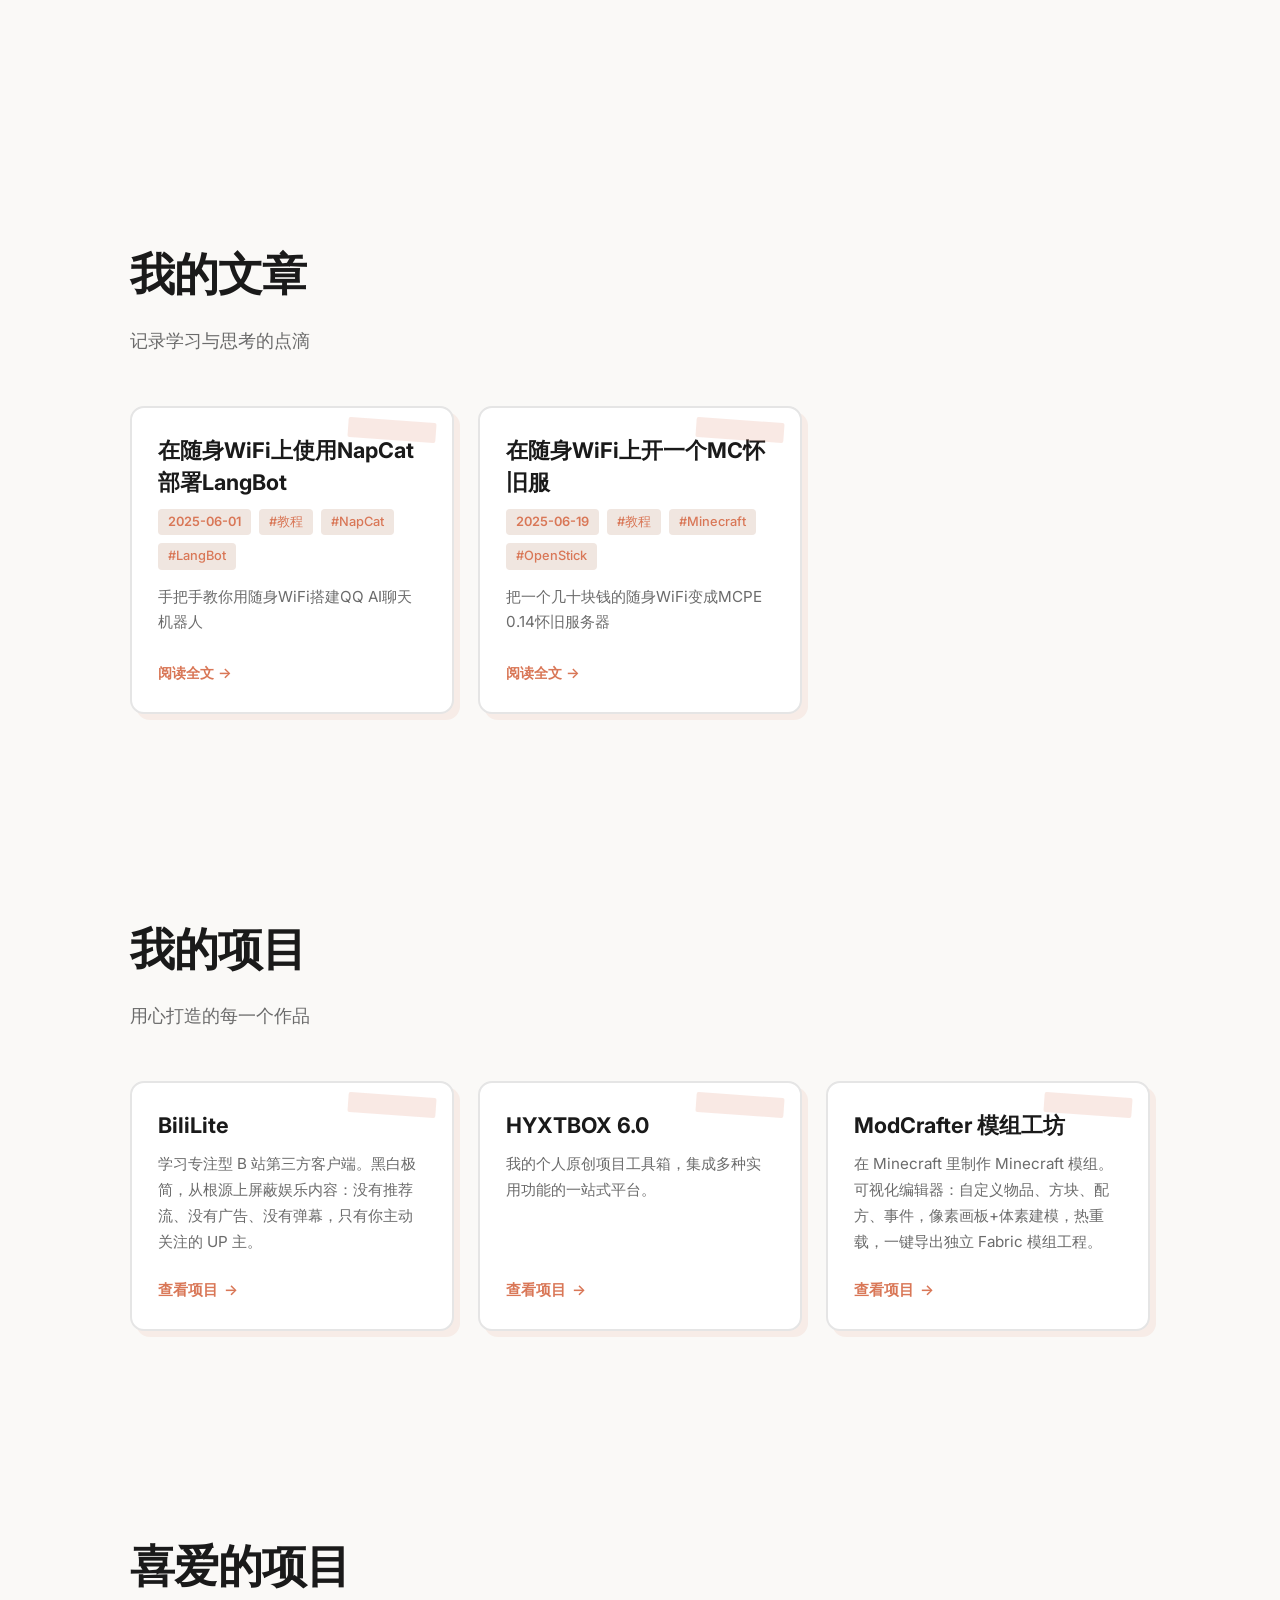
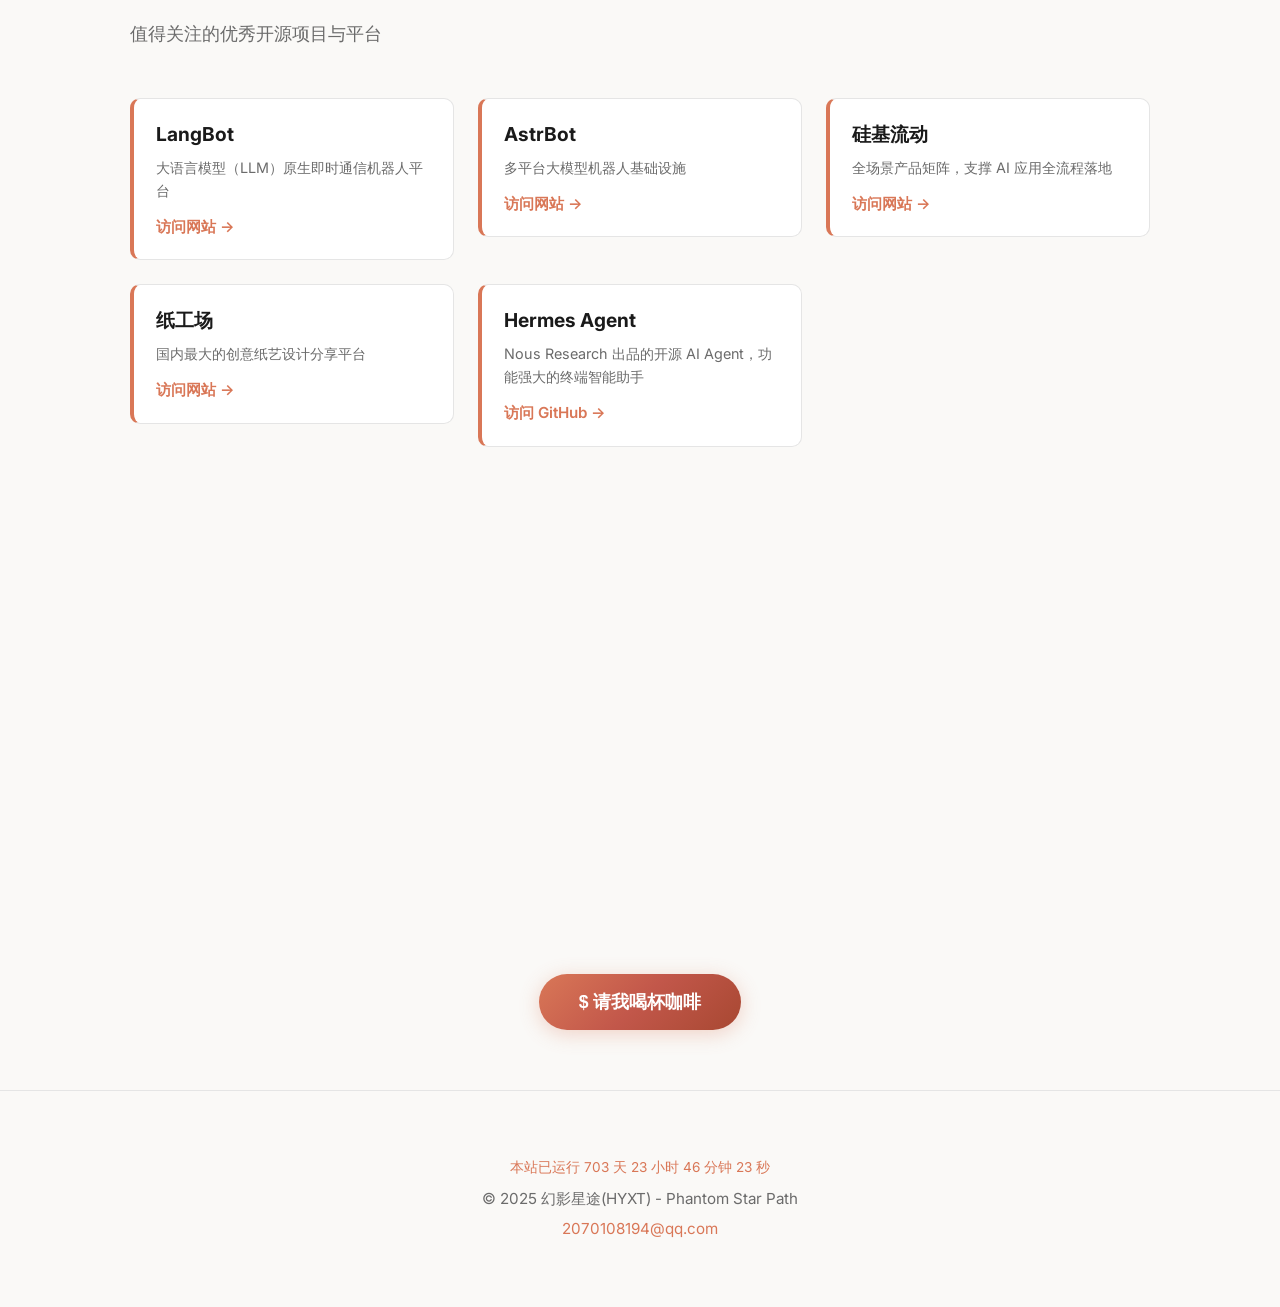
==== commit 4d3dde2e: "添加 BiliLite 项目页(project/7, 含 APK 下载) ; 我的项目卡片统一尺寸" ====
--- a/index.html
+++ b/index.html
@@ -514,7 +514,8 @@
             display: grid;
             grid-template-columns: repeat(auto-fill, minmax(320px, 1fr));
             gap: 24px;
-            align-items: start;
+            align-items: stretch;
+            grid-auto-rows: 1fr;
         }
 
                     .project-card {
@@ -528,6 +529,10 @@
             overflow: hidden;
             opacity: 0;
             transform: translateY(40px);
+            display: flex;
+            flex-direction: column;
+            min-height: 250px;
+            box-sizing: border-box;
         }
 
         .project-card.visible {
@@ -582,6 +587,8 @@
             font-weight: 600;
             font-size: 0.92rem;
             transition: var(--transition);
+            margin-top: auto;
+            align-self: flex-start;
         }
 
         .project-link::after {
@@ -826,7 +833,7 @@
             .typing-text { font-size: 1.1rem; }
             .section { padding: 60px 20px; }
             .section-title { font-size: 2rem; }
-            .projects-grid { grid-template-columns: 1fr; }
+            .projects-grid { grid-template-columns: 1fr; grid-auto-rows: auto; }
             .favs-grid { grid-template-columns: 1fr; }
             .avatar { width: 120px; height: 120px; }
             .video-header { flex-direction: column; gap: 12px; }
@@ -1236,11 +1243,16 @@
         <p class="section-subtitle" data-animate>用心打造的每一个作品</p>
         <div class="projects-grid">
             <div class="project-card stagger-1" data-animate>
+                <h3>BiliLite</h3>
+                <p>学习专注型 B 站第三方客户端。黑白极简，从根源上屏蔽娱乐内容：没有推荐流、没有广告、没有弹幕，只有你主动关注的 UP 主。</p>
+                <a href="project/7/index.html" class="project-link">查看项目</a>
+            </div>
+            <div class="project-card stagger-2" data-animate>
                 <h3>HYXTBOX 6.0</h3>
                 <p>我的个人原创项目工具箱，集成多种实用功能的一站式平台。</p>
                 <a href="project/1/index.html" class="project-link">查看项目</a>
             </div>
-            <div class="project-card stagger-2" data-animate>
+            <div class="project-card stagger-3" data-animate>
                 <h3>ModCrafter 模组工坊</h3>
                 <p>在 Minecraft 里制作 Minecraft 模组。可视化编辑器：自定义物品、方块、配方、事件，像素画板+体素建模，热重载，一键导出独立 Fabric 模组工程。</p>
                 <a href="project/6/index.html" class="project-link">查看项目</a>
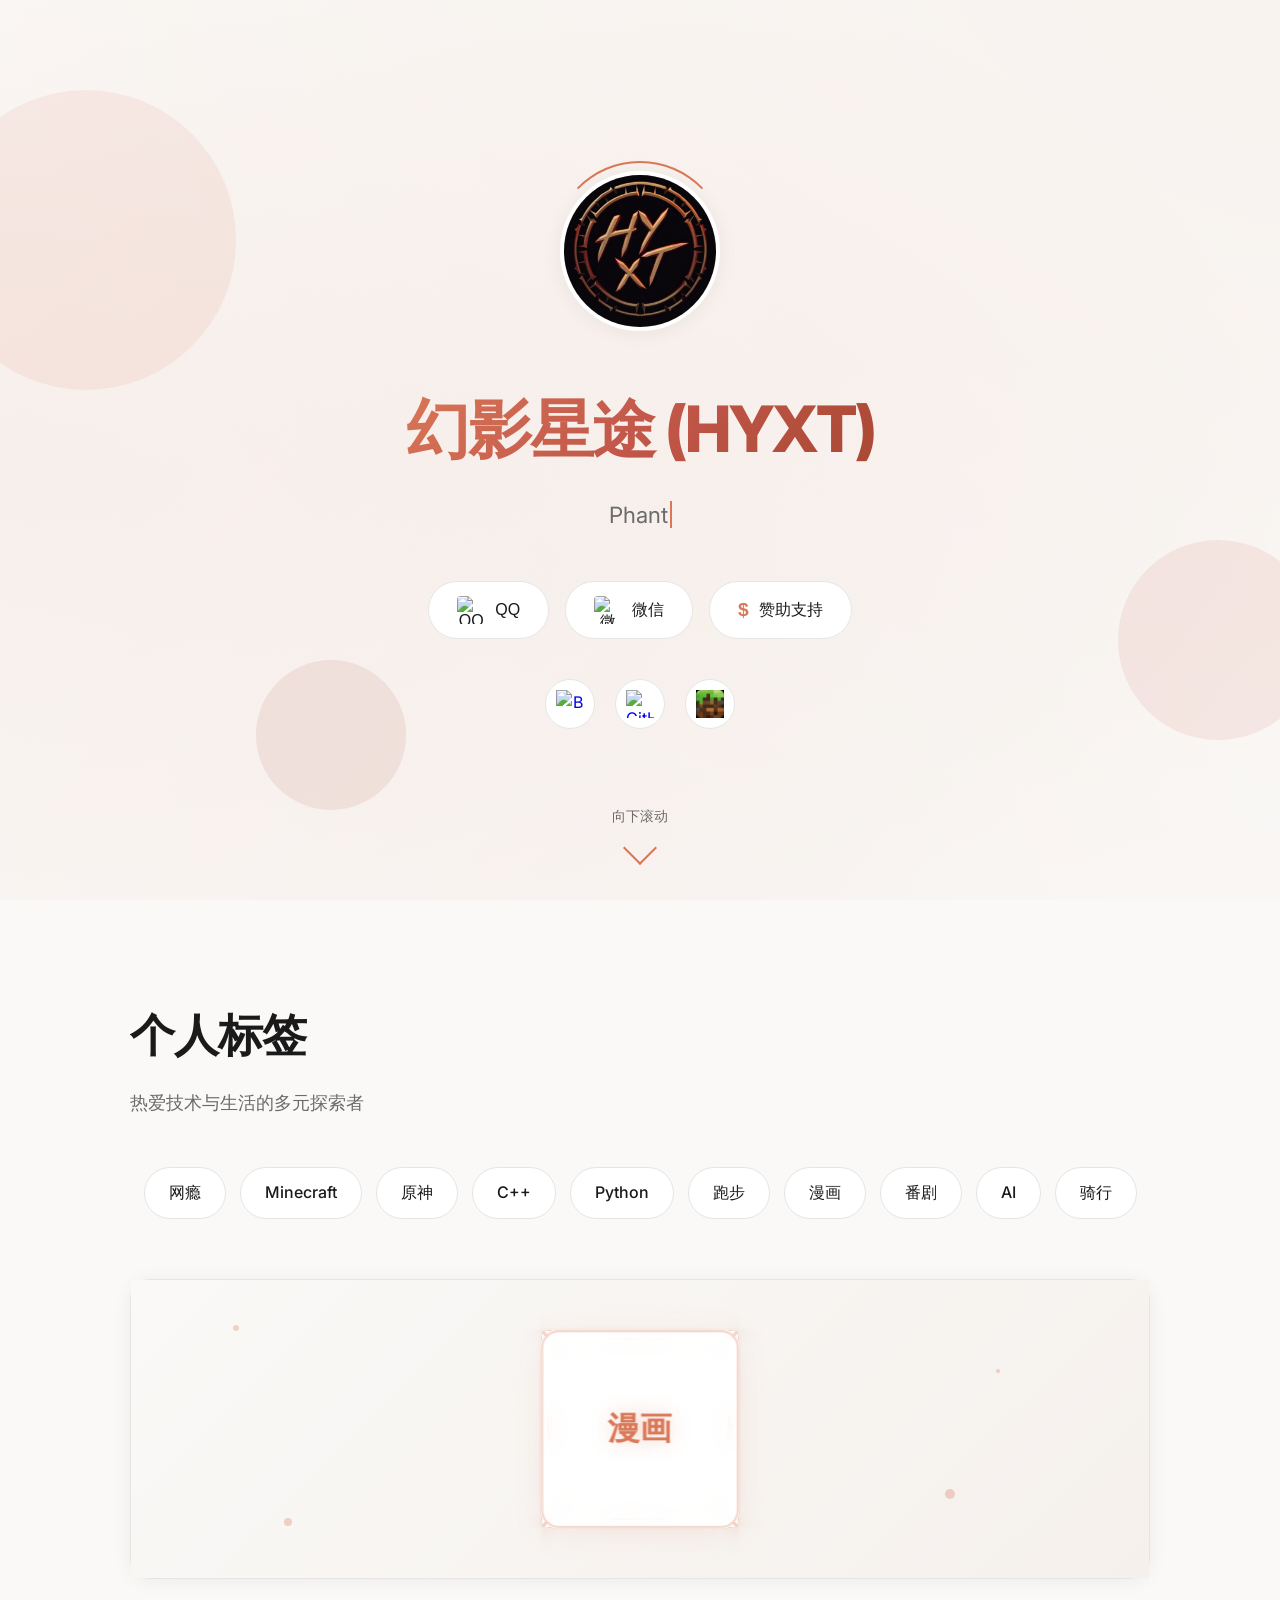
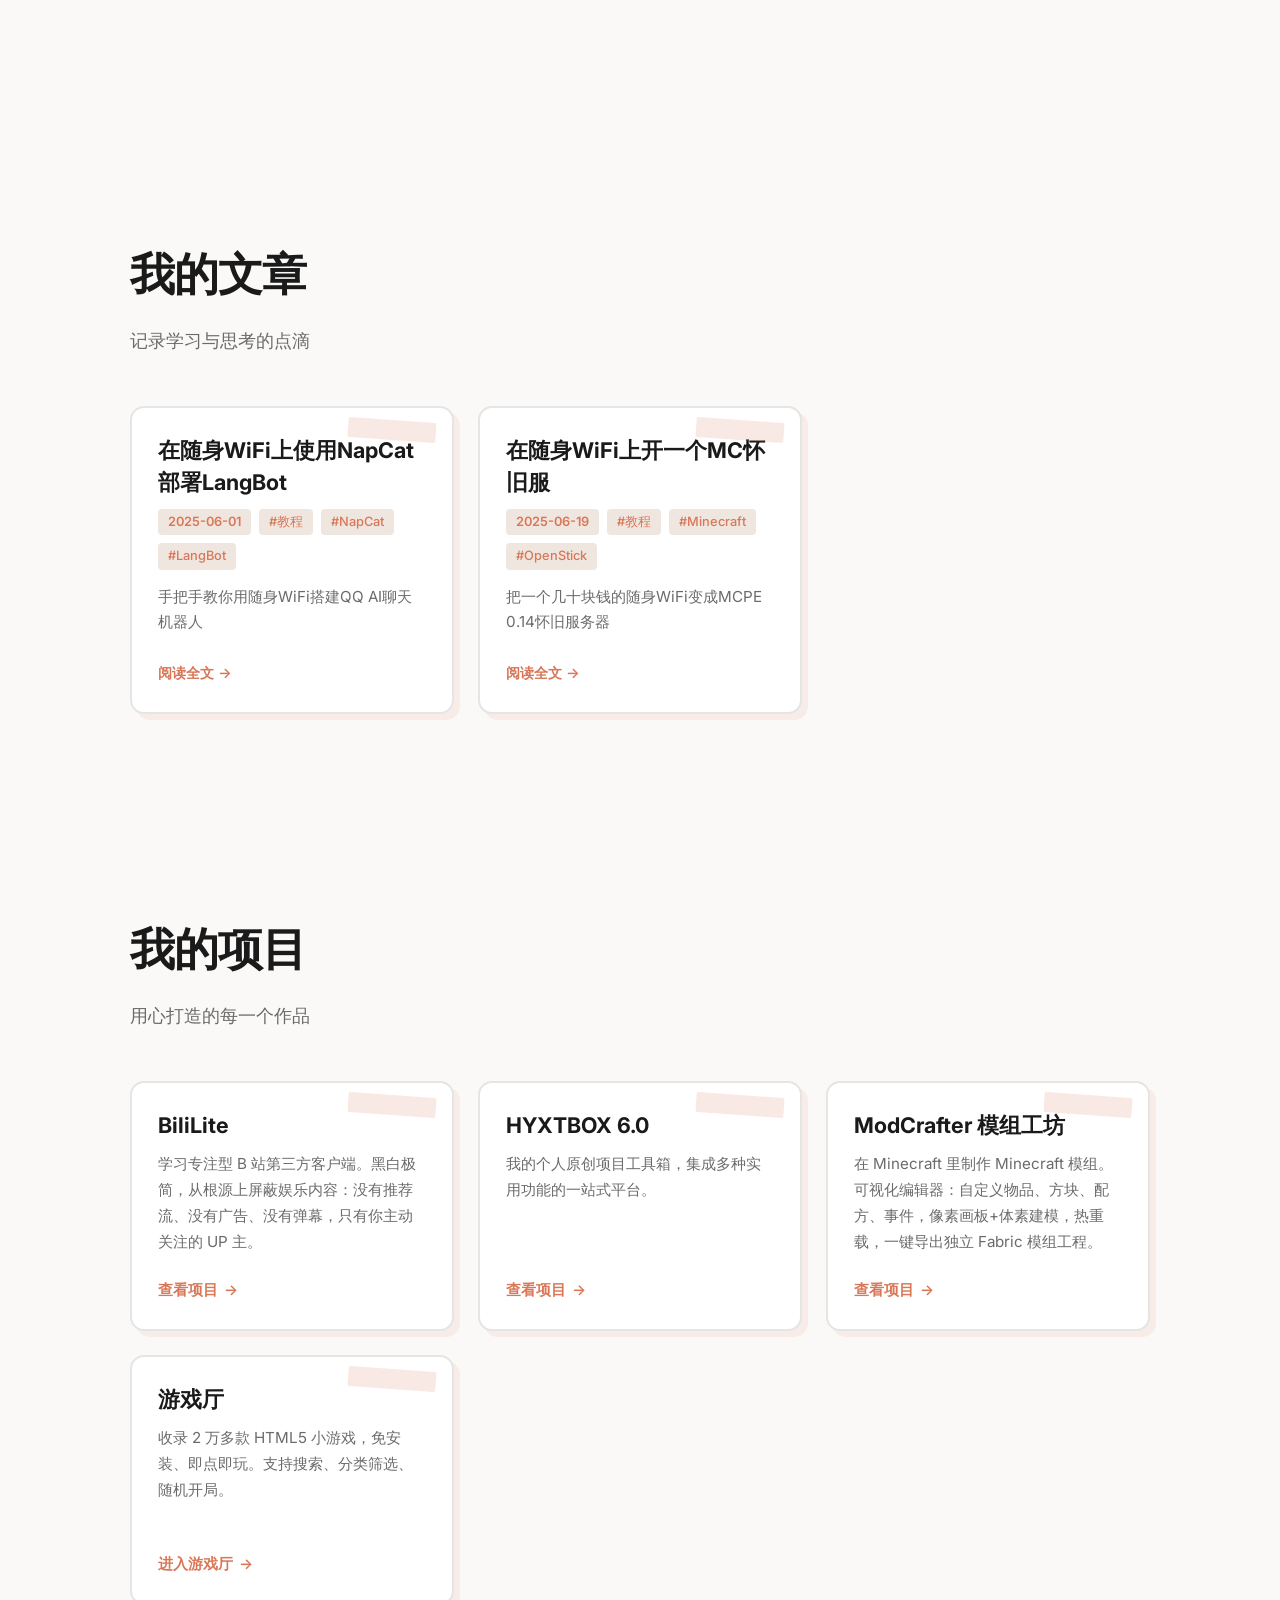
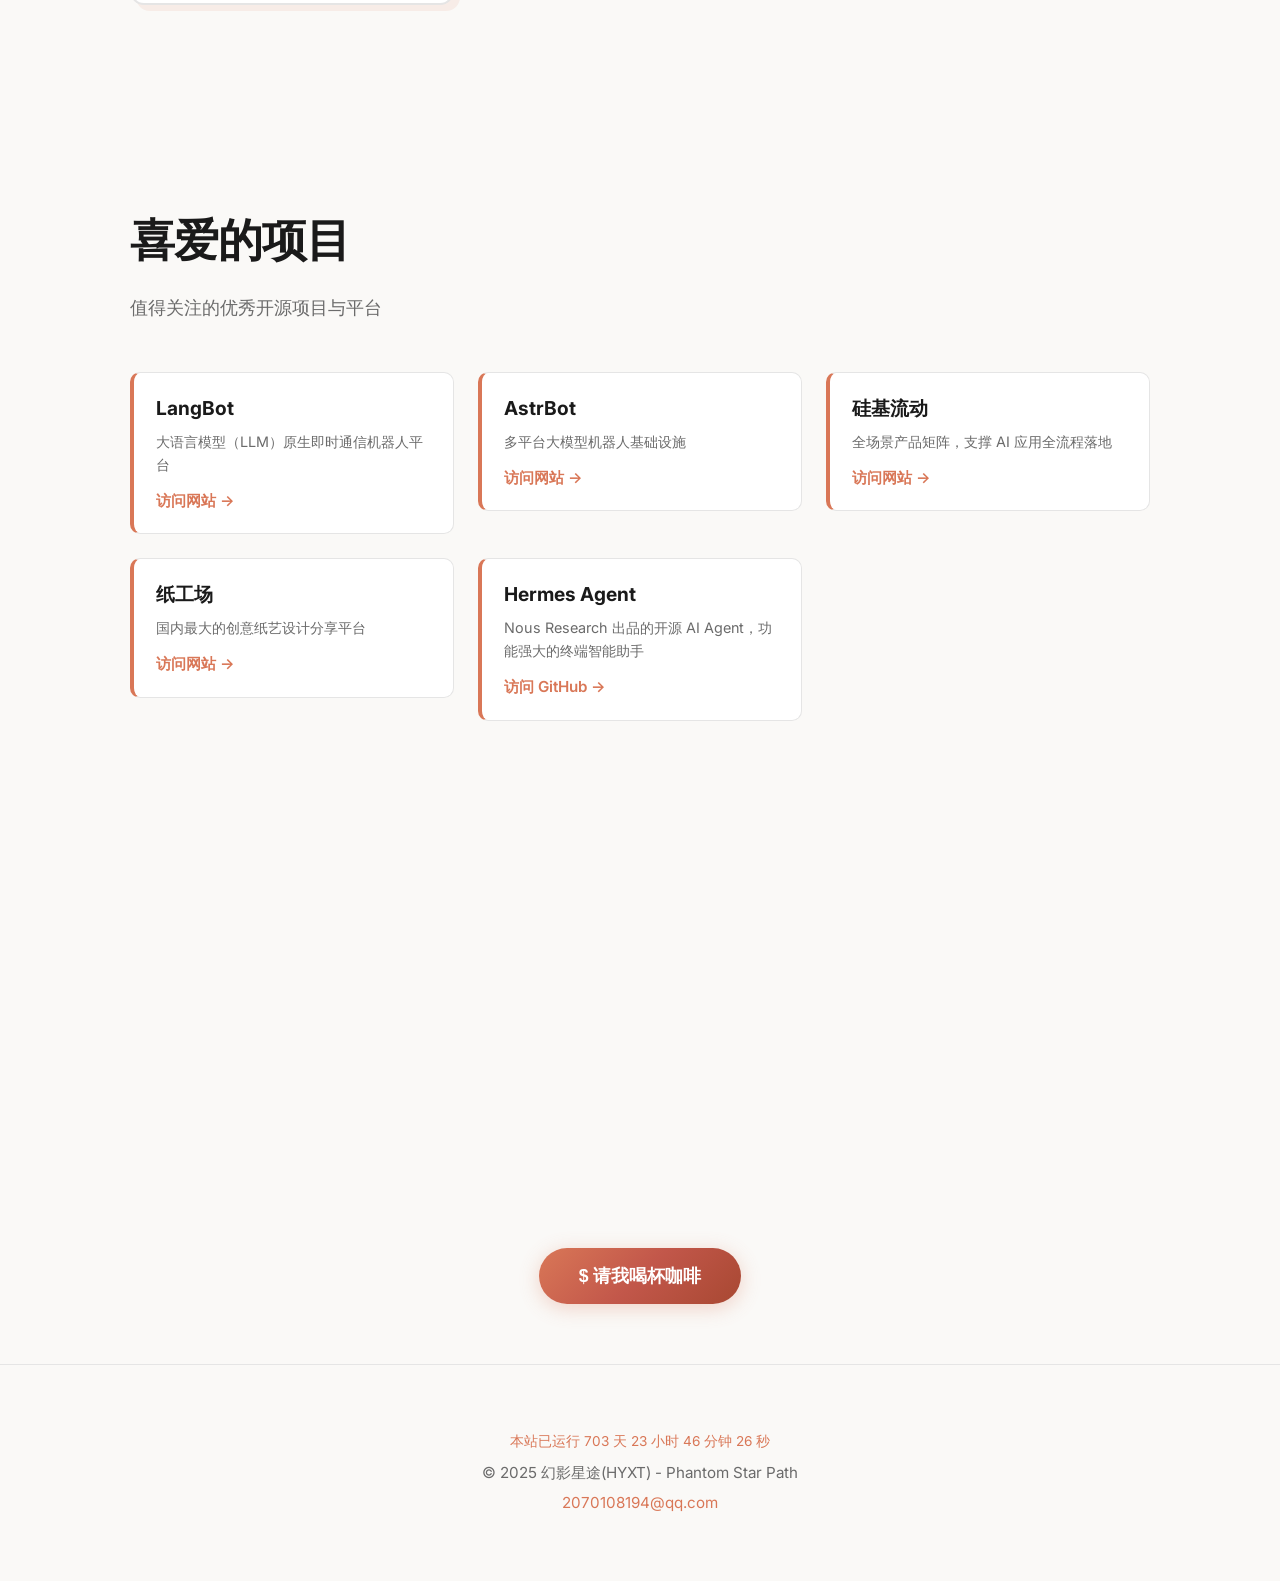
==== commit f727aa66: "新增游戏厅：21795款HTML5小游戏(搜索/分类/随机，GameDistribution授权embed) + 首页入口" ====
--- a/index.html
+++ b/index.html
@@ -1256,6 +1256,11 @@
                 <h3>ModCrafter 模组工坊</h3>
                 <p>在 Minecraft 里制作 Minecraft 模组。可视化编辑器：自定义物品、方块、配方、事件，像素画板+体素建模，热重载，一键导出独立 Fabric 模组工程。</p>
                 <a href="project/6/index.html" class="project-link">查看项目</a>
+            </div>
+            <div class="project-card stagger-4" data-animate>
+                <h3>游戏厅</h3>
+                <p>收录 2 万多款 HTML5 小游戏，免安装、即点即玩。支持搜索、分类筛选、随机开局。</p>
+                <a href="games/index.html" class="project-link">进入游戏厅</a>
             </div>
             
         </div>
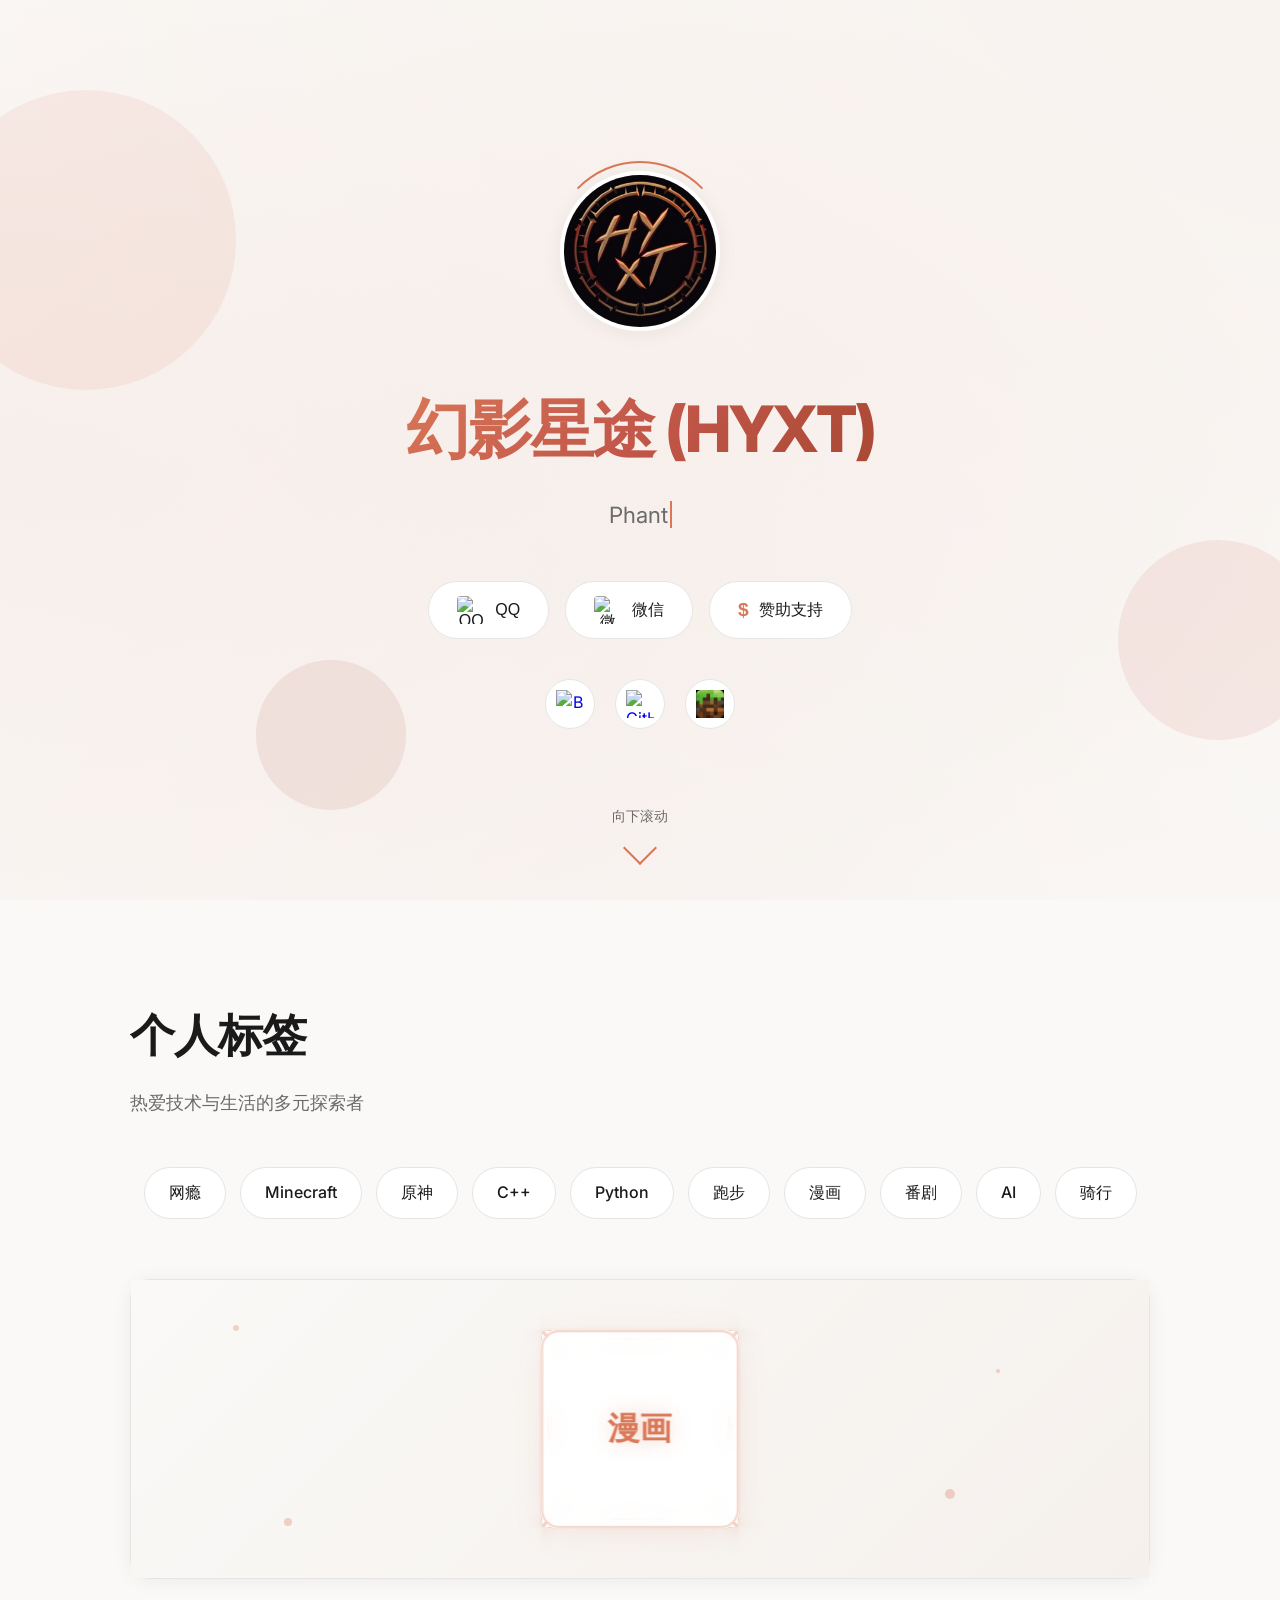
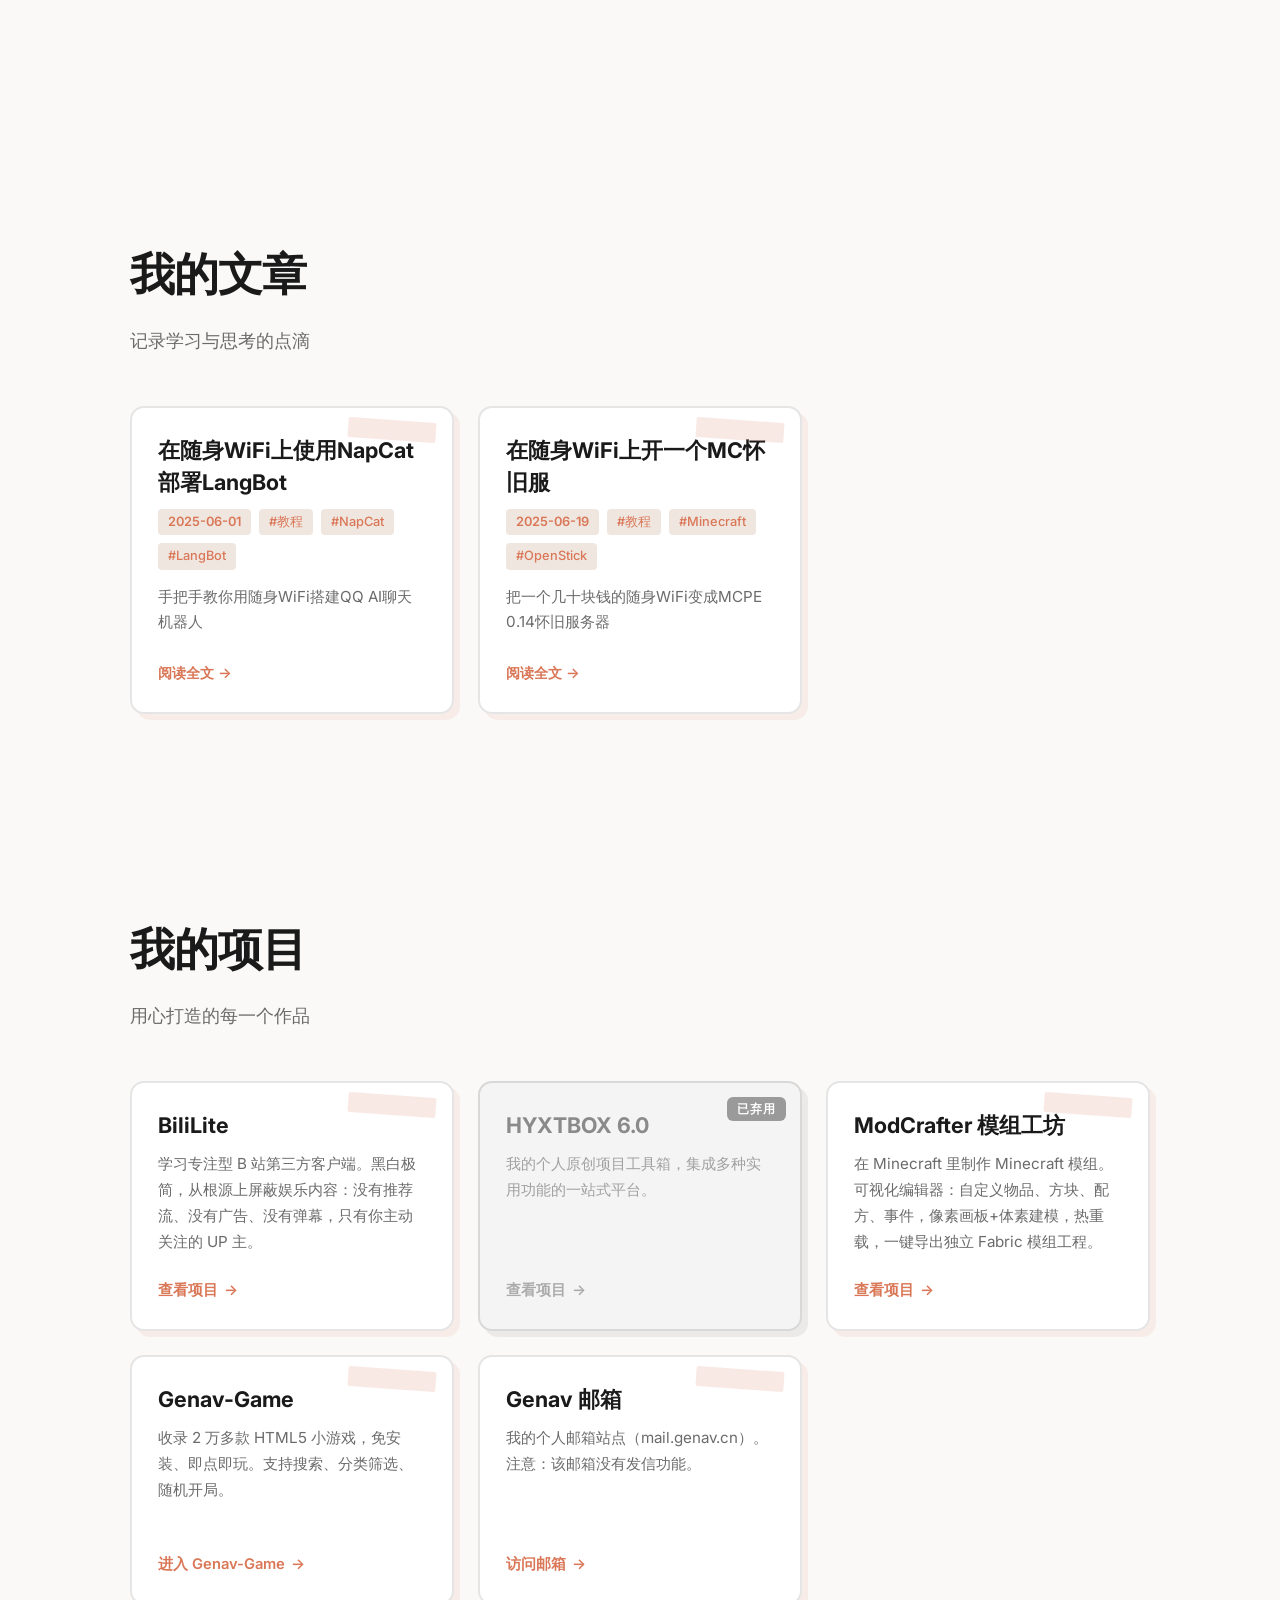
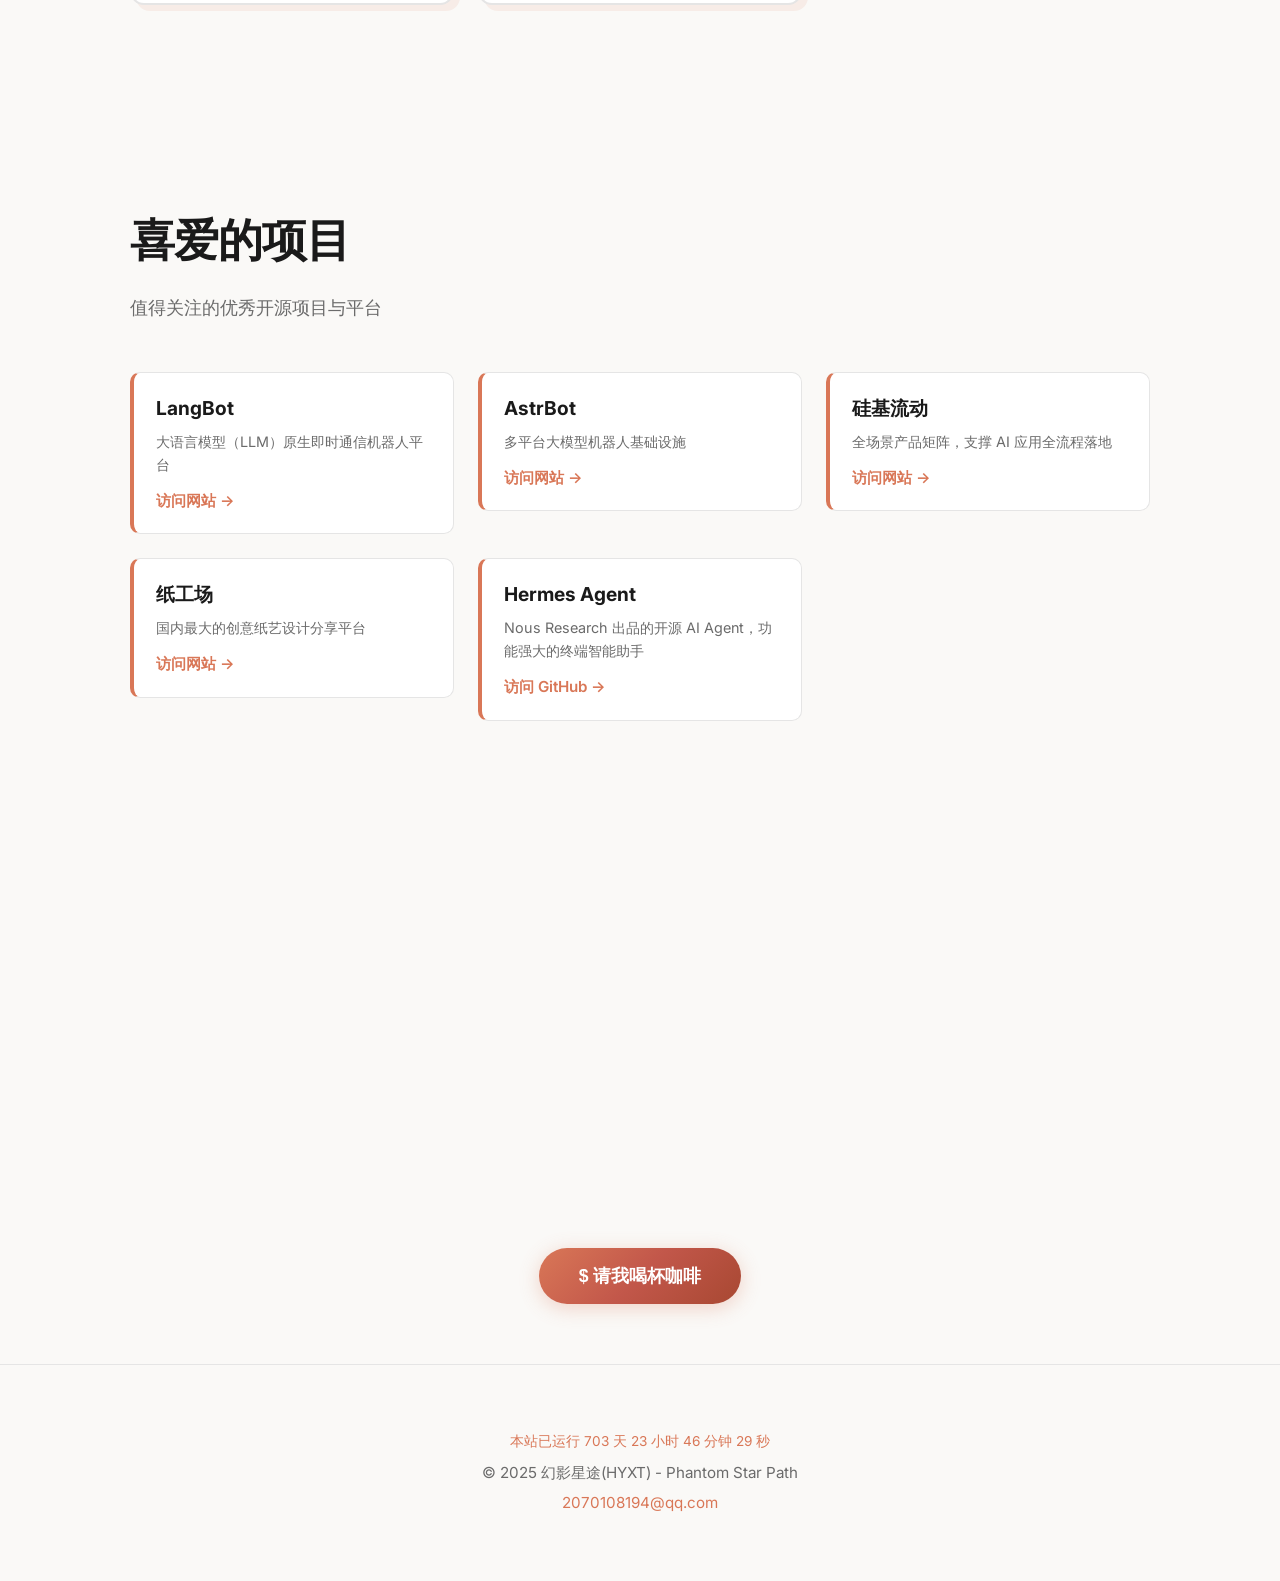
==== commit d64a0f44: "首页项目：HYXTBOX标为已弃用(灰色)、游戏厅改名Genav-Game、新增Genav邮箱项目(无发信功能)" ====
--- a/index.html
+++ b/index.html
@@ -570,6 +570,36 @@
         }
 
         .project-card:hover h3 { color: var(--claude-accent); }
+
+        /* 已弃用（灰色）项目卡片 */
+        .project-card.deprecated {
+            background: #f4f4f4;
+            border-color: #d8d8d8;
+            box-shadow: 6px 6px 0 rgba(120,120,120,0.12);
+        }
+        .project-card.deprecated::before { display: none; }
+        .project-card.deprecated:hover {
+            transform: none;
+            border-color: #d8d8d8;
+            box-shadow: 6px 6px 0 rgba(120,120,120,0.12);
+        }
+        .project-card.deprecated h3,
+        .project-card.deprecated:hover h3 { color: #8a8a8a; }
+        .project-card.deprecated p { color: #a0a0a0; }
+        .project-card.deprecated .project-link { color: #ababab; }
+        .deprecated-badge {
+            position: absolute;
+            top: 14px;
+            right: 14px;
+            z-index: 2;
+            background: #9a9a9a;
+            color: #fff;
+            font-size: 0.72rem;
+            font-weight: 700;
+            letter-spacing: 0.08em;
+            padding: 3px 10px;
+            border-radius: 6px;
+        }
 
                     .project-card p {
             font-size: 0.95rem;
@@ -1247,7 +1277,8 @@
                 <p>学习专注型 B 站第三方客户端。黑白极简，从根源上屏蔽娱乐内容：没有推荐流、没有广告、没有弹幕，只有你主动关注的 UP 主。</p>
                 <a href="project/7/index.html" class="project-link">查看项目</a>
             </div>
-            <div class="project-card stagger-2" data-animate>
+            <div class="project-card stagger-2 deprecated" data-animate>
+                <span class="deprecated-badge">已弃用</span>
                 <h3>HYXTBOX 6.0</h3>
                 <p>我的个人原创项目工具箱，集成多种实用功能的一站式平台。</p>
                 <a href="project/1/index.html" class="project-link">查看项目</a>
@@ -1258,9 +1289,14 @@
                 <a href="project/6/index.html" class="project-link">查看项目</a>
             </div>
             <div class="project-card stagger-4" data-animate>
-                <h3>游戏厅</h3>
+                <h3>Genav-Game</h3>
                 <p>收录 2 万多款 HTML5 小游戏，免安装、即点即玩。支持搜索、分类筛选、随机开局。</p>
-                <a href="games/index.html" class="project-link">进入游戏厅</a>
+                <a href="games/index.html" class="project-link">进入 Genav-Game</a>
+            </div>
+            <div class="project-card stagger-5" data-animate>
+                <h3>Genav 邮箱</h3>
+                <p>我的个人邮箱站点（mail.genav.cn）。注意：该邮箱没有发信功能。</p>
+                <a href="https://mail.genav.cn" target="_blank" rel="noopener" class="project-link">访问邮箱</a>
             </div>
             
         </div>
